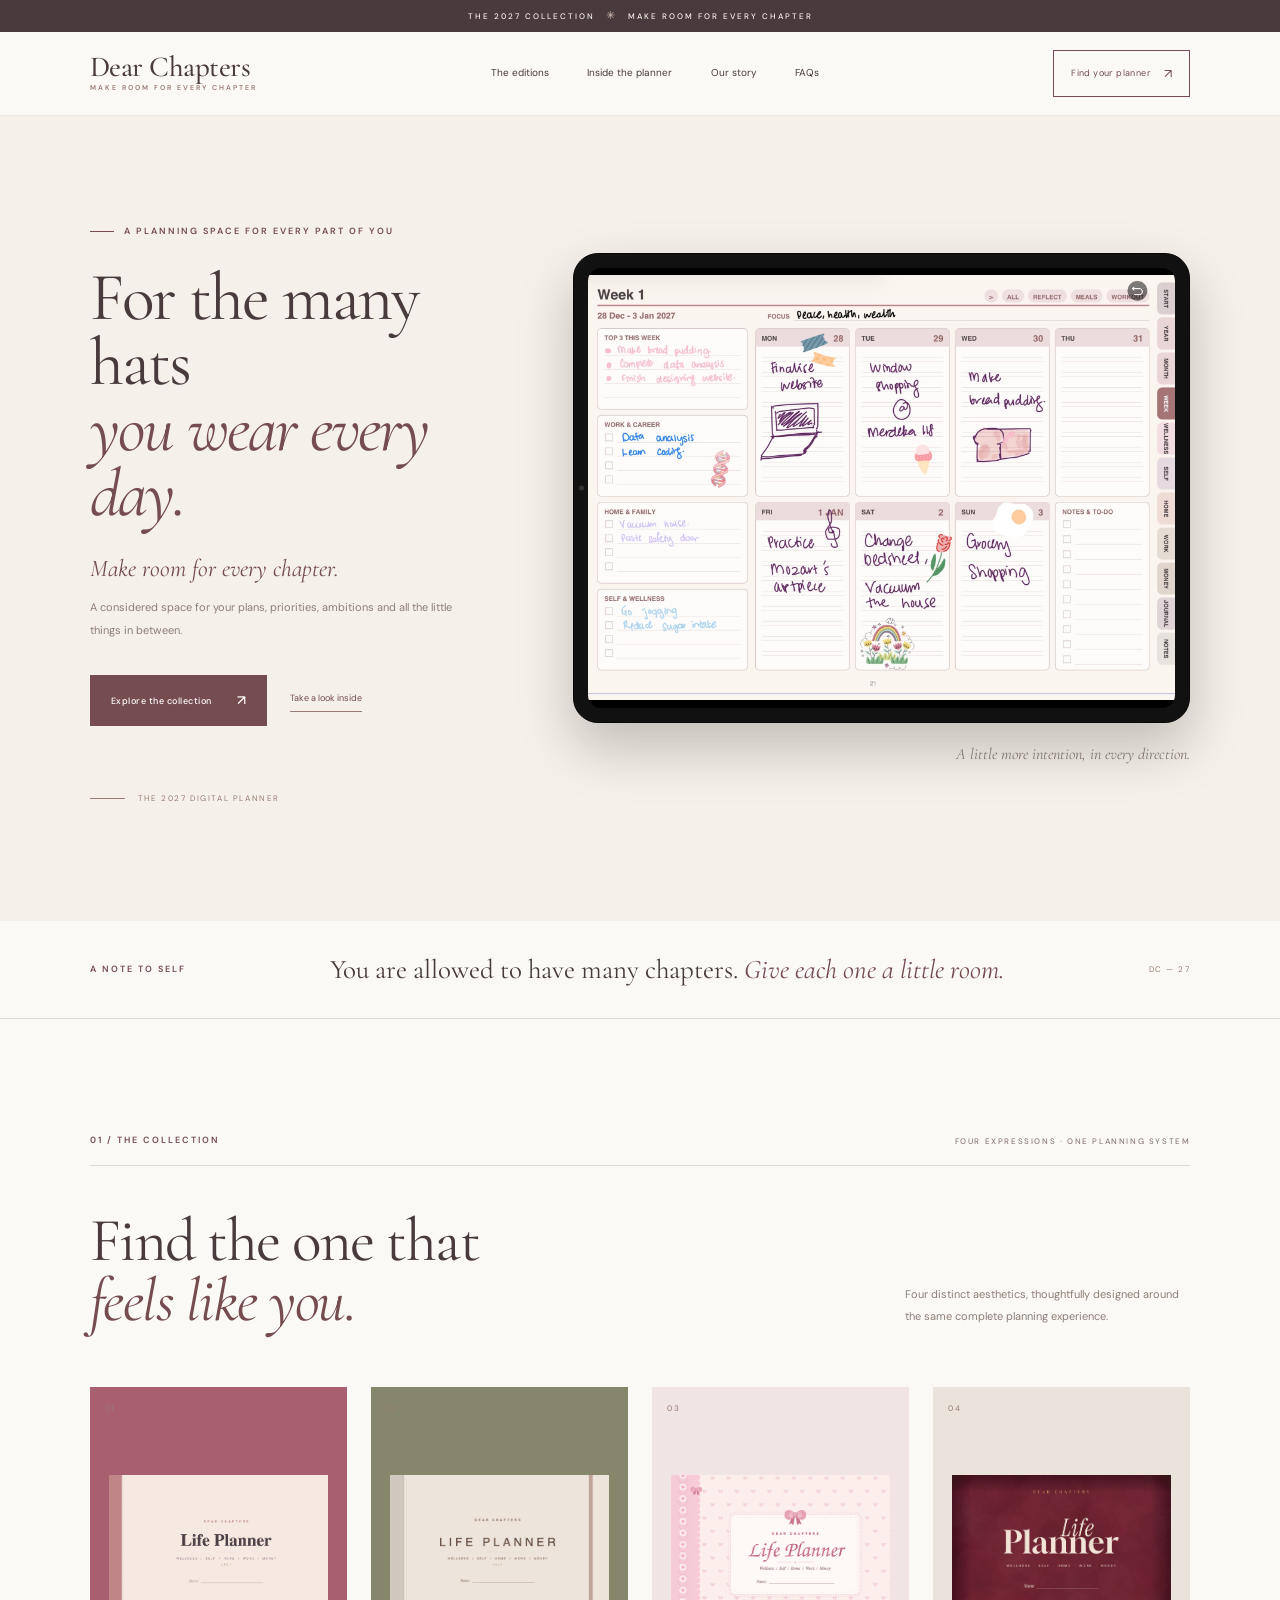
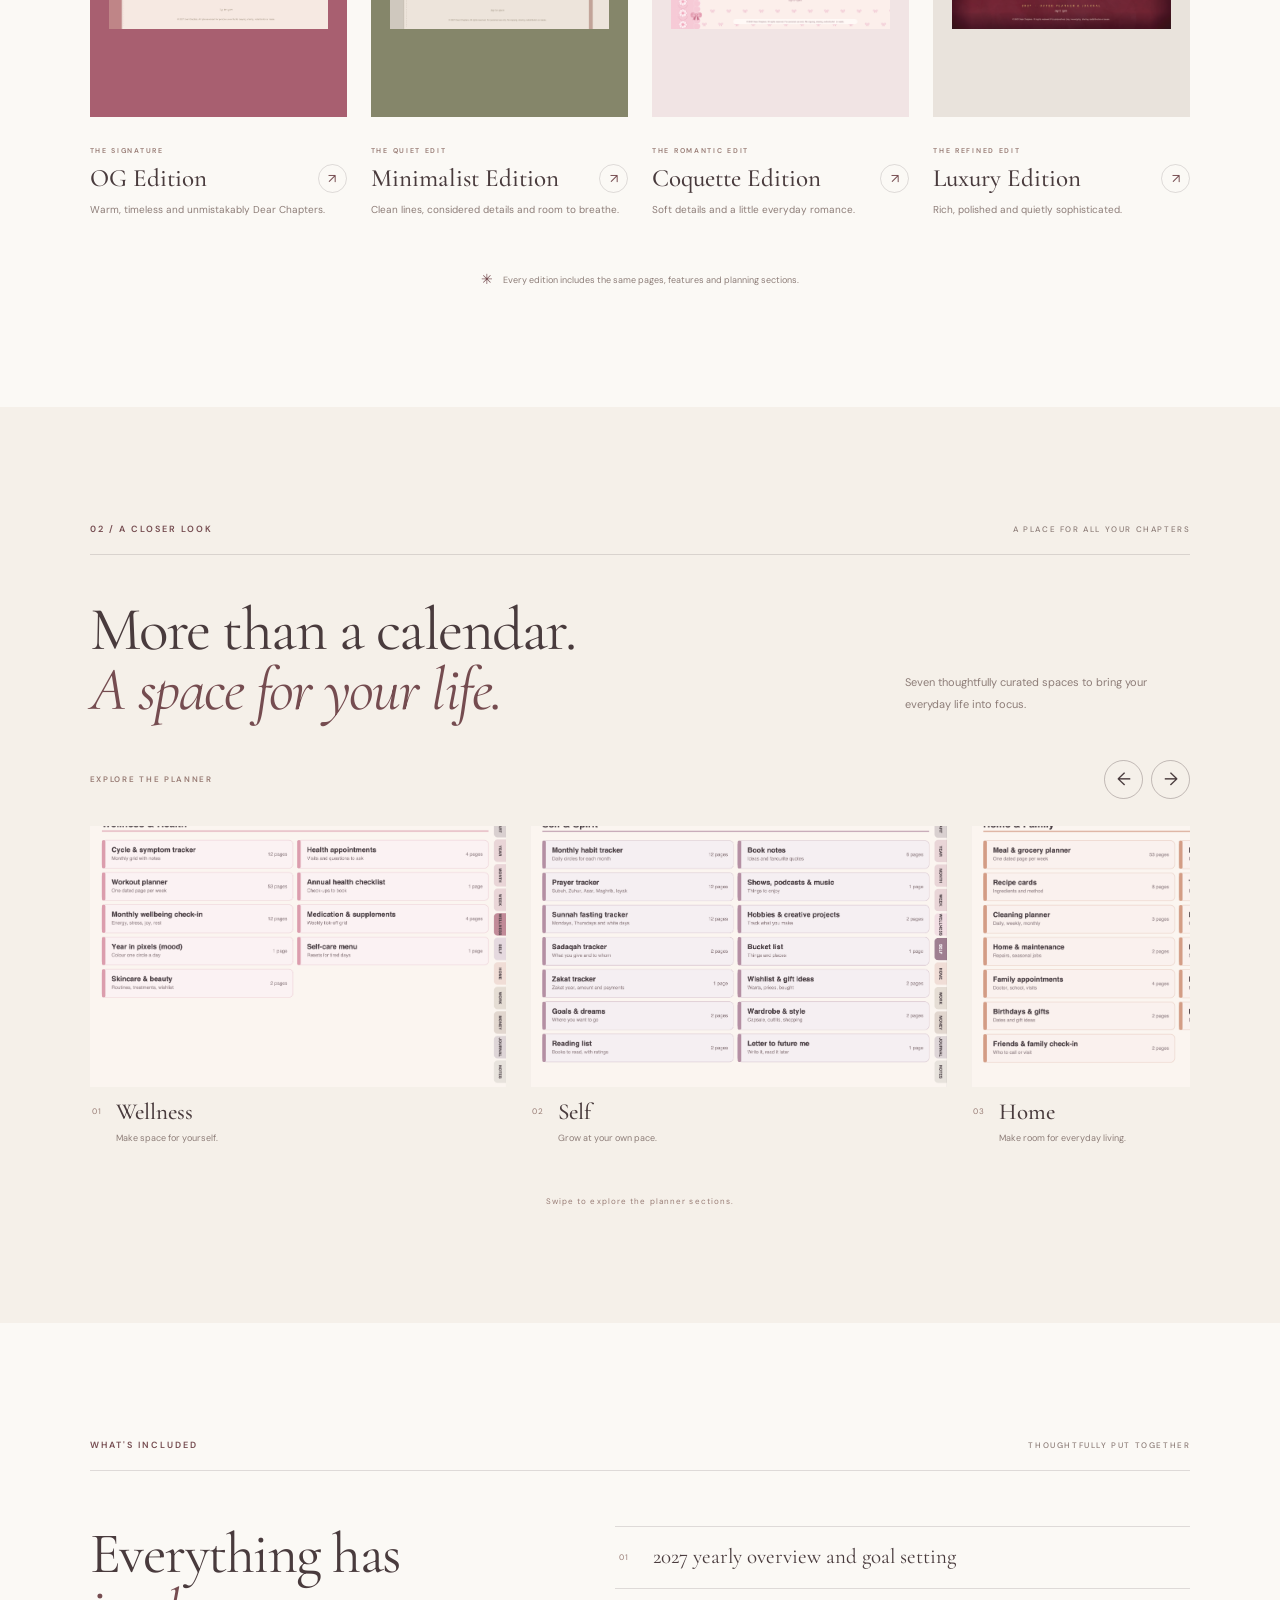
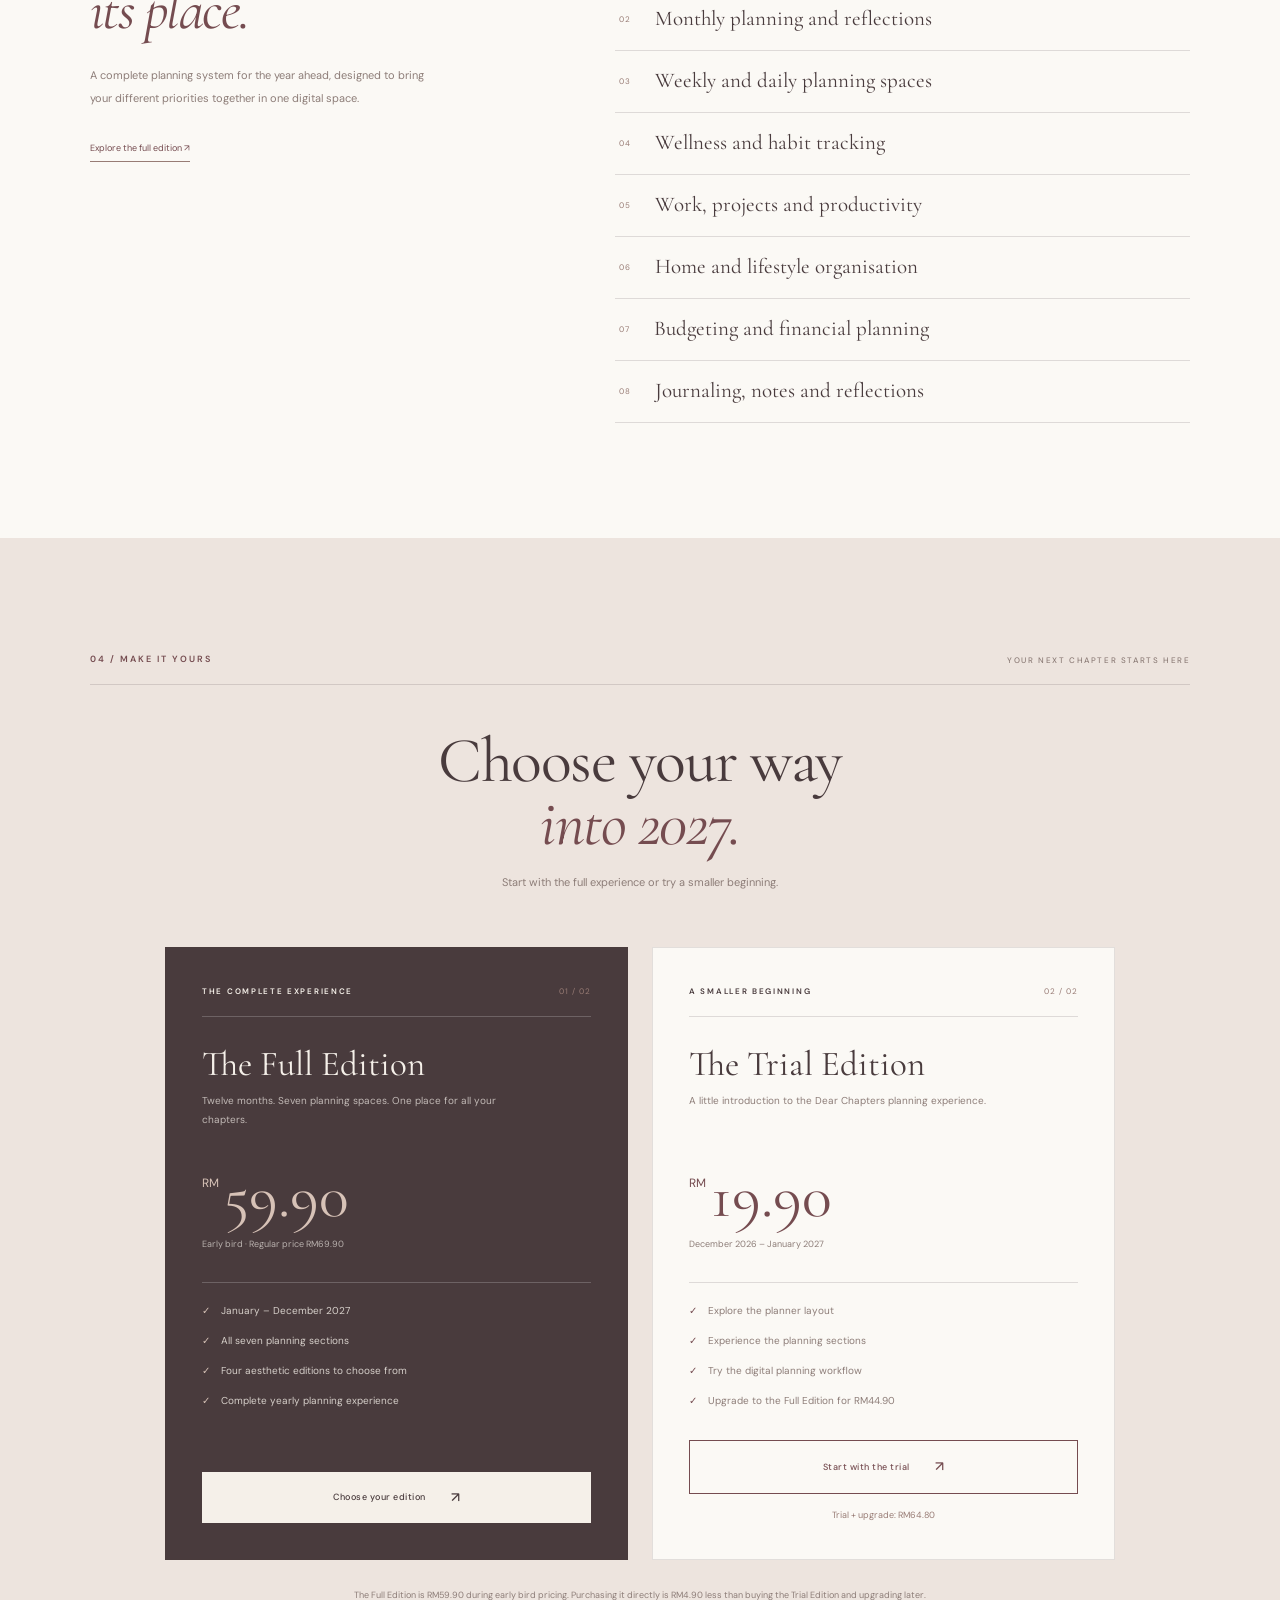
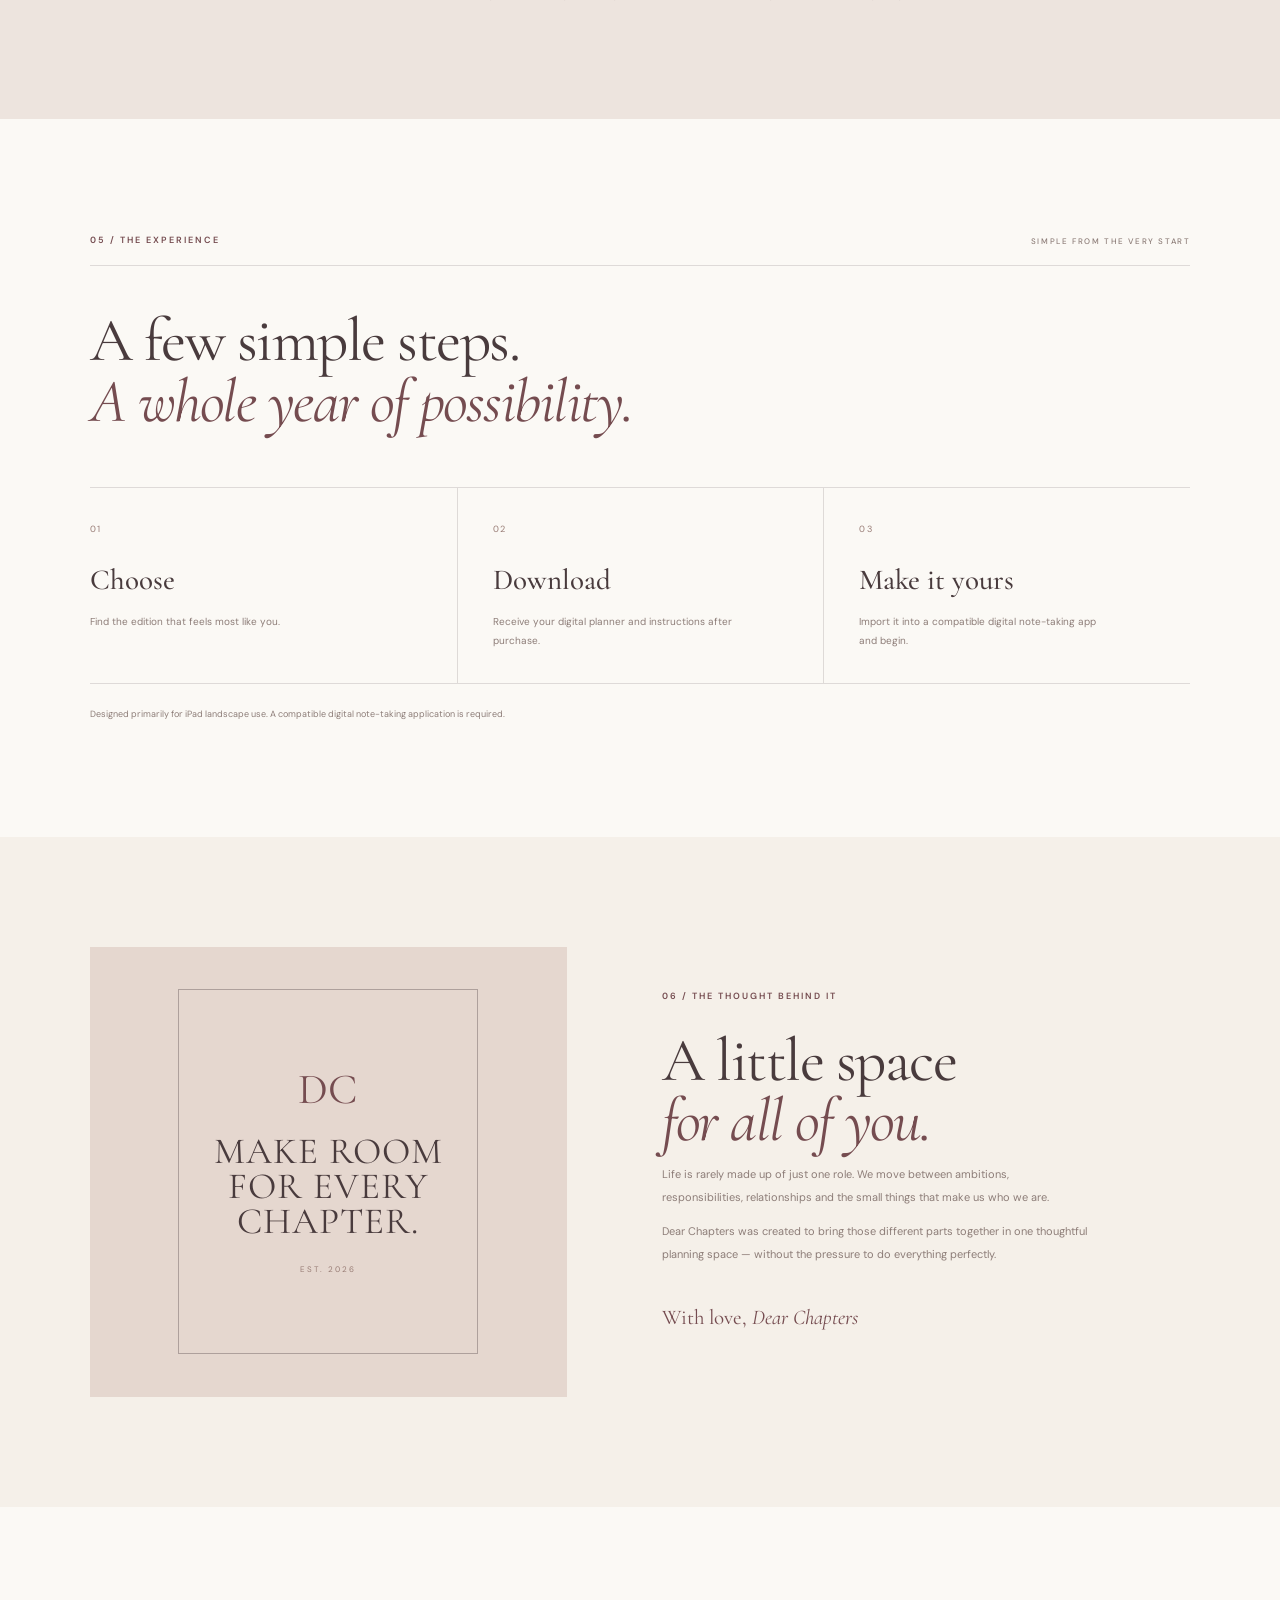
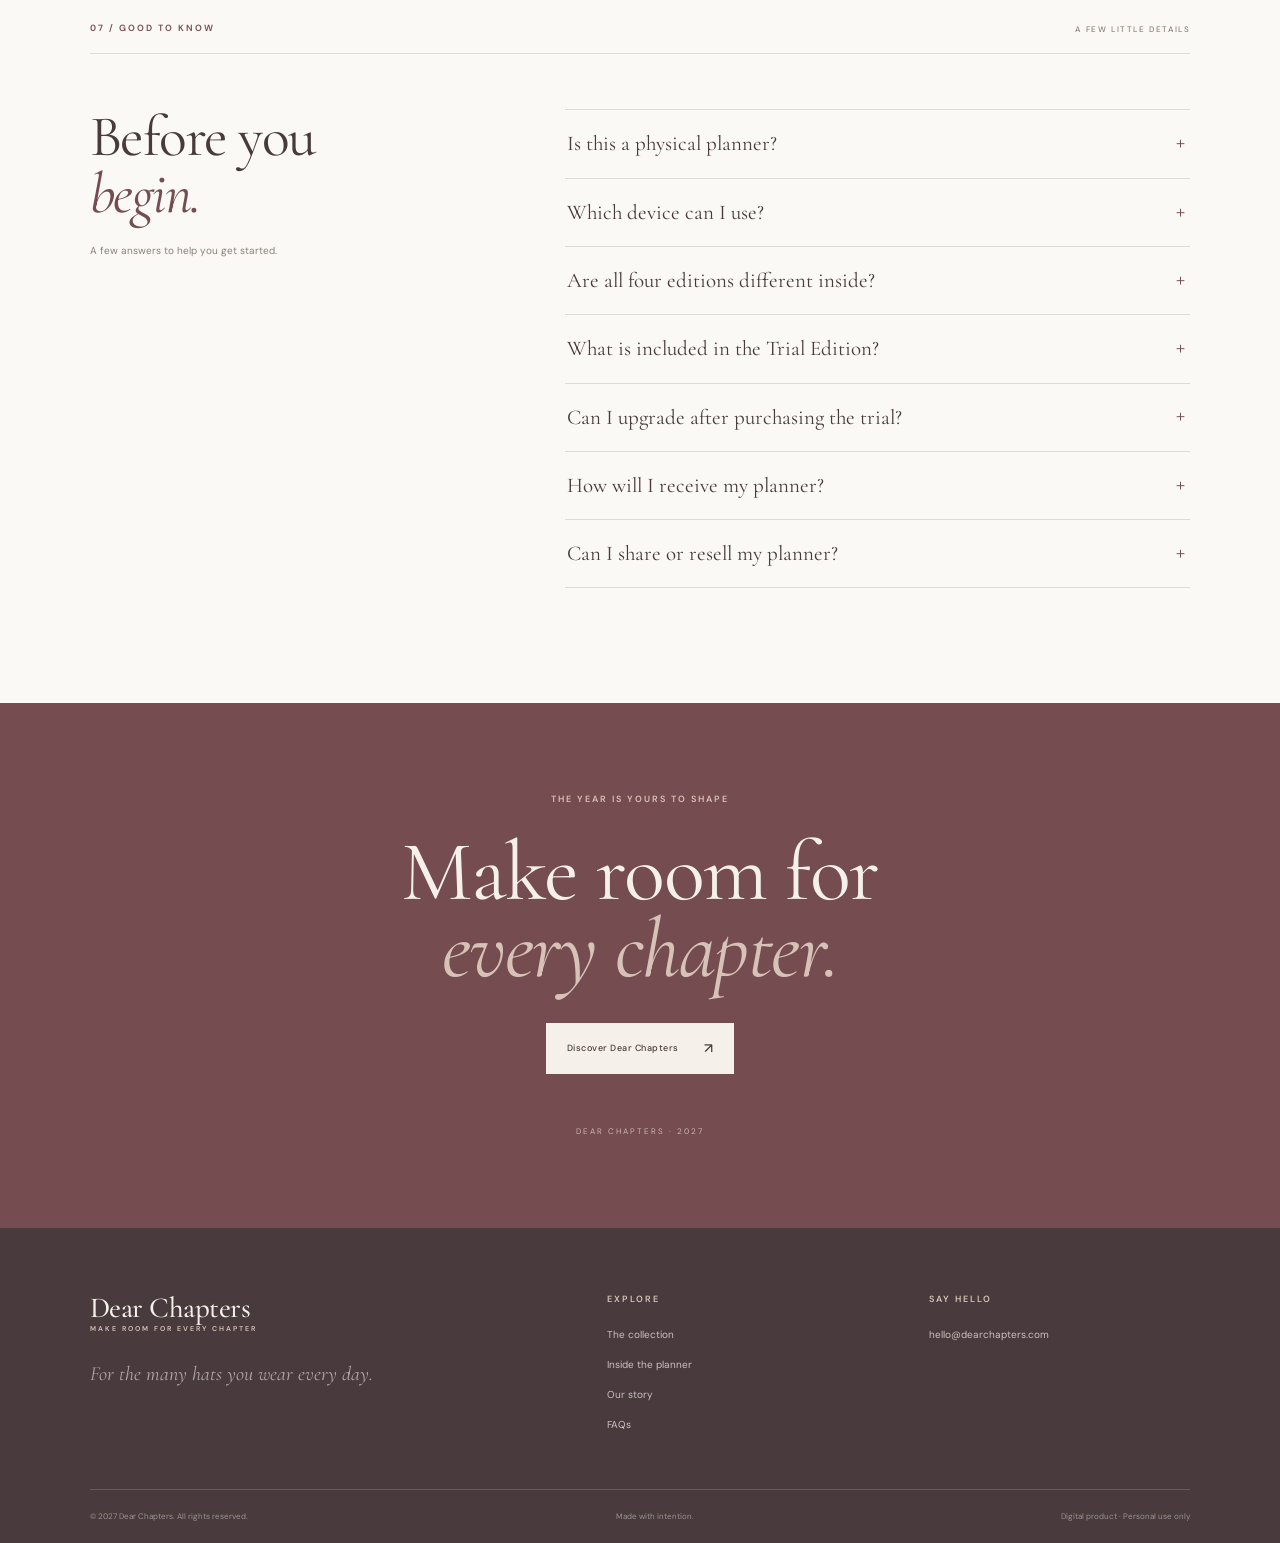
==== index.html @ 88ff4a9f "Update index.html" ====
<!DOCTYPE html>
<html lang="en">
<head>
  <meta charset="UTF-8">
  <meta name="viewport" content="width=device-width, initial-scale=1.0">
  <title>Dear Chapters — 2027 Digital Planner</title>
  <meta name="description" content="A thoughtful digital planning space for every part of you. Discover the Dear Chapters 2027 digital planner collection.">
  <meta name="theme-color" content="#F5F0E9">
  <meta property="og:title" content="Dear Chapters — Make Room for Every Chapter">
  <meta property="og:description" content="For the many hats you wear every day.">
  <meta property="og:image" content="assets/products/og-cover.jpg">

  <link rel="preconnect" href="https://fonts.googleapis.com">
  <link rel="preconnect" href="https://fonts.gstatic.com" crossorigin>
  <link href="https://fonts.googleapis.com/css2?family=Cormorant+Garamond:wght@400;500;600&family=DM+Sans:wght@400;500;600;700&display=swap" rel="stylesheet">

  <link rel="stylesheet" href="style.css">
</head>

<body>

  <!-- ANNOUNCEMENT -->
  <div class="announcement">
    THE 2027 COLLECTION <span>✳</span> MAKE ROOM FOR EVERY CHAPTER
  </div>

  <!-- HEADER -->
  <header class="site-header">
    <div class="header-inner">

      <a href="#" class="brand">
        <span class="brand-name">Dear Chapters</span>
        <span class="brand-subtitle">MAKE ROOM FOR EVERY CHAPTER</span>
      </a>

      <nav class="main-nav" aria-label="Main navigation">
        <a href="#editions">The editions</a>
        <a href="#inside">Inside the planner</a>
        <a href="#story">Our story</a>
        <a href="#faq">FAQs</a>
      </nav>

      <a href="#pricing" class="nav-cta">
        Find your planner <span>↗</span>
      </a>

      <button class="menu-toggle" aria-label="Toggle navigation" aria-expanded="false">
        <span></span><span></span>
      </button>

    </div>
  </header>


  <main>

    <!-- HERO -->
    <section class="hero">
      <div class="hero-inner">

        <div class="hero-copy">
          <p class="eyebrow">
            <span></span> A PLANNING SPACE FOR EVERY PART OF YOU
          </p>

          <h1>
            For the many hats<br>
            <em>you wear every day.</em>
          </h1>

          <p class="hero-tagline">Make room for every chapter.</p>

          <p class="hero-description">
            A considered space for your plans, priorities,
            ambitions and all the little things in between.
          </p>

          <div class="hero-buttons">
            <a href="#editions" class="button button-dark">
              Explore the collection <span>↗</span>
            </a>

            <a href="#inside" class="underlined-link">
              Take a look inside
            </a>
          </div>

          <div class="hero-footnote">
            <span class="footnote-line"></span>
            <span>THE 2027 DIGITAL PLANNER</span>
          </div>
        </div>

        <div class="hero-visual">
          <div class="hero-image-wrap">
            <div class="ipad-frame">
              <div class="ipad-camera"></div>
              <div class="ipad-screen">
                <img
                  src="assets/products/hero-image.jpg"
                  alt="Dear Chapters digital planner displayed on an iPad"
                  fetchpriority="high"
                >
              </div>
            </div>
          </div>

          <p class="image-caption">
            A little more intention, in every direction.
          </p>
        </div>

      </div>
    </section>


    <!-- EDITORIAL INTRO -->
    <section class="intro-strip">
      <div class="intro-strip-inner">
        <span class="eyebrow">A NOTE TO SELF</span>

        <p>
          You are allowed to have many chapters.
          <em>Give each one a little room.</em>
        </p>

        <span class="intro-mark">DC — 27</span>
      </div>
    </section>


    <!-- COLLECTION -->
    <section class="editions section-pad" id="editions">

      <div class="section-topline">
        <span class="eyebrow">01 / THE COLLECTION</span>
        <span class="section-side-note">FOUR EXPRESSIONS · ONE PLANNING SYSTEM</span>
      </div>

      <div class="section-title-row">
        <div>
          <h2>Find the one that<br><em>feels like you.</em></h2>
        </div>

        <p class="section-intro">
          Four distinct aesthetics, thoughtfully designed
          around the same complete planning experience.
        </p>
      </div>

      <div class="edition-grid">

        <!-- OG EDITION -->
        <article class="edition-card">
          <a href="og.html" class="edition-image-link" aria-label="Choose the OG Edition">
            <div class="edition-image edition-og">
              <img src="assets/products/og-cover.jpg" alt="OG Edition planner cover" loading="lazy">
              <span class="edition-image-number">01</span>
            </div>
          </a>

          <div class="edition-info">
            <div>
              <span class="edition-kicker">THE SIGNATURE</span>
              <h3>OG Edition</h3>
            </div>

            <a href="og.html" class="edition-arrow" aria-label="View OG Edition">↗</a>
          </div>

          <p>Warm, timeless and unmistakably Dear Chapters.</p>
        </article>


        <!-- MINIMALIST EDITION -->
        <article class="edition-card">
          <a href="minimalist.html" class="edition-image-link" aria-label="Choose the Minimalist Edition">
            <div class="edition-image edition-minimalist">
              <img src="assets/products/minimalist-cover.jpg" alt="Minimalist Edition planner cover" loading="lazy">
              <span class="edition-image-number">02</span>
            </div>
          </a>

          <div class="edition-info">
            <div>
              <span class="edition-kicker">THE QUIET EDIT</span>
              <h3>Minimalist Edition</h3>
            </div>

            <a href="minimalist.html" class="edition-arrow" aria-label="View Minimalist Edition">↗</a>
          </div>

          <p>Clean lines, considered details and room to breathe.</p>
        </article>


        <!-- COQUETTE EDITION -->
        <article class="edition-card">
          <a href="#pricing" class="edition-image-link" aria-label="Choose the Coquette Edition">
            <div class="edition-image edition-coquette">
              <img src="assets/products/coquette-cover.jpg" alt="Coquette Edition planner cover" loading="lazy">
              <span class="edition-image-number">03</span>
            </div>
          </a>

          <div class="edition-info">
            <div>
              <span class="edition-kicker">THE ROMANTIC EDIT</span>
              <h3>Coquette Edition</h3>
            </div>

            <a href="#pricing" class="edition-arrow" aria-label="View Coquette Edition">↗</a>
          </div>

          <p>Soft details and a little everyday romance.</p>
        </article>


        <!-- LUXURY EDITION -->
        <article class="edition-card">
          <a href="#pricing" class="edition-image-link" aria-label="Choose the Luxury Edition">
            <div class="edition-image edition-luxury">
              <img src="assets/products/luxury-cover.jpg" alt="Luxury Edition planner cover" loading="lazy">
              <span class="edition-image-number">04</span>
            </div>
          </a>

          <div class="edition-info">
            <div>
              <span class="edition-kicker">THE REFINED EDIT</span>
              <h3>Luxury Edition</h3>
            </div>

            <a href="#pricing" class="edition-arrow" aria-label="View Luxury Edition">↗</a>
          </div>

          <p>Rich, polished and quietly sophisticated.</p>
        </article>

      </div>

      <div class="collection-note">
        <span>✳</span>
        Every edition includes the same pages, features and planning sections.
      </div>

    </section>


    <!-- A CLOSER LOOK: SWIPEABLE CAROUSEL -->
    <section class="inside section-pad" id="inside">

      <div class="section-topline">
        <span class="eyebrow">02 / A CLOSER LOOK</span>
        <span class="section-side-note">A PLACE FOR ALL YOUR CHAPTERS</span>
      </div>

      <div class="section-title-row">
        <div>
          <h2>More than a calendar.<br><em>A space for your life.</em></h2>
        </div>

        <p class="section-intro">
          Seven thoughtfully curated spaces to bring
          your everyday life into focus.
        </p>
      </div>

      <div class="gallery-controls">
        <span class="gallery-label">EXPLORE THE PLANNER</span>

        <div class="gallery-arrows">
          <button
            class="gallery-prev"
            type="button"
            aria-label="Previous planner section"
          >←</button>

          <button
            class="gallery-next"
            type="button"
            aria-label="Next planner section"
          >→</button>
        </div>
      </div>

      <div class="inside-gallery">

        <article class="inside-item">
          <img src="assets/products/wellness-preview.jpg" alt="Wellness planner pages" loading="lazy">
          <div class="inside-caption">
            <span>01</span>
            <div>
              <h3>Wellness</h3>
              <p>Make space for yourself.</p>
            </div>
          </div>
        </article>

        <article class="inside-item">
          <img src="assets/products/self-preview.jpg" alt="Self-development planner pages" loading="lazy">
          <div class="inside-caption">
            <span>02</span>
            <div>
              <h3>Self</h3>
              <p>Grow at your own pace.</p>
            </div>
          </div>
        </article>

        <article class="inside-item">
          <img src="assets/products/home-preview.jpg" alt="Home planner pages" loading="lazy">
          <div class="inside-caption">
            <span>03</span>
            <div>
              <h3>Home</h3>
              <p>Make room for everyday living.</p>
            </div>
          </div>
        </article>

        <article class="inside-item">
          <img src="assets/products/work-preview.jpg" alt="Work planner pages" loading="lazy">
          <div class="inside-caption">
            <span>04</span>
            <div>
              <h3>Work</h3>
              <p>Give your ambitions direction.</p>
            </div>
          </div>
        </article>

        <article class="inside-item">
          <img src="assets/products/money-preview.jpg" alt="Money planner pages" loading="lazy">
          <div class="inside-caption">
            <span>05</span>
            <div>
              <h3>Money</h3>
              <p>Plan with a little more clarity.</p>
            </div>
          </div>
        </article>

        <article class="inside-item">
          <img src="assets/products/journal-preview.jpg" alt="Journal planner pages" loading="lazy">
          <div class="inside-caption">
            <span>06</span>
            <div>
              <h3>Journal</h3>
              <p>Keep the moments that matter.</p>
            </div>
          </div>
        </article>

        <article class="inside-item inside-notes">
          <img src="assets/products/notes-preview.jpg" alt="Notes planner pages" loading="lazy">
          <div class="inside-caption">
            <span>07</span>
            <div>
              <h3>Notes</h3>
              <p>A little space for everything else.</p>
            </div>
          </div>
        </article>

      </div>

      <p class="gallery-footnote">
        Swipe to explore the planner sections.
      </p>

    </section>


    <!-- WHAT'S INCLUDED -->
    <section class="details section-pad" id="details">

      <div class="section-topline">
        <span class="eyebrow">WHAT'S INCLUDED</span>
        <span class="section-side-note">THOUGHTFULLY PUT TOGETHER</span>
      </div>

      <div class="details-layout">

        <div class="details-heading">
          <h2>Everything has<br><em>its place.</em></h2>

          <p>
            A complete planning system for the year ahead,
            designed to bring your different priorities
            together in one digital space.
          </p>

          <a href="#pricing" class="underlined-link">
            Explore the full edition ↗
          </a>
        </div>

        <div class="details-list">
          <div><span>01</span><p>2027 yearly overview and goal setting</p></div>
          <div><span>02</span><p>Monthly planning and reflections</p></div>
          <div><span>03</span><p>Weekly and daily planning spaces</p></div>
          <div><span>04</span><p>Wellness and habit tracking</p></div>
          <div><span>05</span><p>Work, projects and productivity</p></div>
          <div><span>06</span><p>Home and lifestyle organisation</p></div>
          <div><span>07</span><p>Budgeting and financial planning</p></div>
          <div><span>08</span><p>Journaling, notes and reflections</p></div>
        </div>

      </div>
    </section>


    <!-- PRICING -->
    <section class="pricing section-pad" id="pricing">

      <div class="section-topline">
        <span class="eyebrow">04 / MAKE IT YOURS</span>
        <span class="section-side-note">YOUR NEXT CHAPTER STARTS HERE</span>
      </div>

      <div class="pricing-heading">
        <h2>Choose your way<br><em>into 2027.</em></h2>
        <p>Start with the full experience or try a smaller beginning.</p>
      </div>

      <div class="pricing-grid">

        <article class="price-card price-featured">
          <div class="price-card-top">
            <span class="price-label">THE COMPLETE EXPERIENCE</span>
            <span class="price-index">01 / 02</span>
          </div>

          <h3>The Full Edition</h3>

          <p class="price-description">
            Twelve months. Seven planning spaces.
            One place for all your chapters.
          </p>

          <div class="price-amount">
            <span>RM</span>59.90
          </div>

          <p class="price-sub">Early bird · Regular price RM69.90</p>

          <ul>
            <li>January – December 2027</li>
            <li>All seven planning sections</li>
            <li>Four aesthetic editions to choose from</li>
            <li>Complete yearly planning experience</li>
          </ul>

          <a href="#contact" class="button button-light">
            Choose your edition <span>↗</span>
          </a>
        </article>


        <article class="price-card price-trial">
          <div class="price-card-top">
            <span class="price-label">A SMALLER BEGINNING</span>
            <span class="price-index">02 / 02</span>
          </div>

          <h3>The Trial Edition</h3>

          <p class="price-description">
            A little introduction to the Dear Chapters
            planning experience.
          </p>

          <div class="price-amount">
            <span>RM</span>19.90
          </div>

          <p class="price-sub">December 2026 – January 2027</p>

          <ul>
            <li>Explore the planner layout</li>
            <li>Experience the planning sections</li>
            <li>Try the digital planning workflow</li>
            <li>Upgrade to the Full Edition for RM44.90</li>
          </ul>

          <a href="#contact" class="button button-outline">
            Start with the trial <span>↗</span>
          </a>

          <p class="trial-total">Trial + upgrade: RM64.80</p>
        </article>

      </div>

      <p class="pricing-note">
        The Full Edition is RM59.90 during early bird pricing.
        Purchasing it directly is RM4.90 less than buying the Trial Edition and upgrading later.
      </p>

    </section>


    <!-- HOW IT WORKS -->
    <section class="how section-pad">

      <div class="section-topline">
        <span class="eyebrow">05 / THE EXPERIENCE</span>
        <span class="section-side-note">SIMPLE FROM THE VERY START</span>
      </div>

      <h2>A few simple steps.<br><em>A whole year of possibility.</em></h2>

      <div class="how-grid">

        <article>
          <span>01</span>
          <h3>Choose</h3>
          <p>Find the edition that feels most like you.</p>
        </article>

        <article>
          <span>02</span>
          <h3>Download</h3>
          <p>Receive your digital planner and instructions after purchase.</p>
        </article>

        <article>
          <span>03</span>
          <h3>Make it yours</h3>
          <p>Import it into a compatible digital note-taking app and begin.</p>
        </article>

      </div>

      <p class="compatibility-note">
        Designed primarily for iPad landscape use. A compatible digital note-taking application is required.
      </p>

    </section>


    <!-- STORY -->
    <section class="story section-pad" id="story">

      <div class="story-image">
        <div class="story-image-inner">
          <span>DC</span>
          <p>MAKE ROOM<br>FOR EVERY<br>CHAPTER.</p>
          <small>EST. 2026</small>
        </div>
      </div>

      <div class="story-copy">
        <span class="eyebrow">06 / THE THOUGHT BEHIND IT</span>

        <h2>A little space<br><em>for all of you.</em></h2>

        <p>
          Life is rarely made up of just one role. We move
          between ambitions, responsibilities, relationships
          and the small things that make us who we are.
        </p>

        <p>
          Dear Chapters was created to bring those different
          parts together in one thoughtful planning space —
          without the pressure to do everything perfectly.
        </p>

        <p class="story-signoff">
          With love, <em>Dear Chapters</em>
        </p>
      </div>

    </section>


    <!-- FAQ -->
    <section class="faq section-pad" id="faq">

      <div class="section-topline">
        <span class="eyebrow">07 / GOOD TO KNOW</span>
        <span class="section-side-note">A FEW LITTLE DETAILS</span>
      </div>

      <div class="faq-layout">

        <div class="faq-heading">
          <h2>Before you<br><em>begin.</em></h2>
          <p>A few answers to help you get started.</p>
        </div>

        <div class="faq-list">

          <details>
            <summary>Is this a physical planner?<span>＋</span></summary>
            <p>No. Dear Chapters is a digital product. No physical item will be shipped.</p>
          </details>

          <details>
            <summary>Which device can I use?<span>＋</span></summary>
            <p>The planner is designed primarily for iPad landscape use with a compatible digital note-taking application.</p>
          </details>

          <details>
            <summary>Are all four editions different inside?<span>＋</span></summary>
            <p>All four editions contain the same planning structure and features. The difference is the visual aesthetic and cover design.</p>
          </details>

          <details>
            <summary>What is included in the Trial Edition?<span>＋</span></summary>
            <p>The Trial Edition covers December 2026 and January 2027. It offers a shorter introduction to the Dear Chapters planning experience.</p>
          </details>

          <details>
            <summary>Can I upgrade after purchasing the trial?<span>＋</span></summary>
            <p>Yes. You can upgrade to the Full 2027 Edition for an additional RM44.90.</p>
          </details>

          <details>
            <summary>How will I receive my planner?<span>＋</span></summary>
            <p>Your digital files and download instructions will be provided after purchase through the checkout platform.</p>
          </details>

          <details>
            <summary>Can I share or resell my planner?<span>＋</span></summary>
            <p>Your purchase is for personal use only. The planner and its contents may not be redistributed, resold or shared.</p>
          </details>

        </div>
      </div>
    </section>


    <!-- CLOSING -->
    <section class="closing">

      <span class="eyebrow">THE YEAR IS YOURS TO SHAPE</span>

      <h2>Make room for<br><em>every chapter.</em></h2>

      <a href="#editions" class="button button-light">
        Discover Dear Chapters <span>↗</span>
      </a>

      <span class="closing-mark">DEAR CHAPTERS · 2027</span>

    </section>

  </main>


  <!-- CONTACT / FOOTER -->
  <footer class="site-footer" id="contact">

    <div class="footer-main">

      <div class="footer-brand">
        <a href="#" class="brand">
          <span class="brand-name">Dear Chapters</span>
          <span class="brand-subtitle">MAKE ROOM FOR EVERY CHAPTER</span>
        </a>

        <p>For the many hats you wear every day.</p>
      </div>

      <div class="footer-links">
        <span class="eyebrow">EXPLORE</span>
        <a href="#editions">The collection</a>
        <a href="#inside">Inside the planner</a>
        <a href="#story">Our story</a>
        <a href="#faq">FAQs</a>
      </div>

      <div class="footer-contact">
        <span class="eyebrow">SAY HELLO</span>
        <a href="mailto:hello@dearchapters.com">hello@dearchapters.com</a>
      </div>

    </div>

    <div class="footer-bottom">
      <span>© 2027 Dear Chapters. All rights reserved.</span>
      <span>Made with intention.</span>
      <span>Digital product · Personal use only</span>
    </div>

  </footer>


  <script src="script.js"></script>

</body>
</html>
---- style.css ----
/* =========================================================
   DEAR CHAPTERS — 2027 DIGITAL PLANNER
   Editorial × Premium Digital Stationery
   ========================================================= */


/* ---------------------------------------------------------
   01. BRAND FOUNDATION
   --------------------------------------------------------- */

:root {
  --blush: #D7C2B7;
  --taupe: #987C75;
  --burgundy: #754C50;
  --plum: #493B3D;
  --ivory: #F5F0E9;
  --paper: #FBF9F5;
  --white: #FFFFFF;

  --ink: #493B3D;
  --muted: #8D7D78;
  --line: rgba(73, 59, 61, 0.16);

  --serif: "Cormorant Garamond", Georgia, serif;
  --sans: "DM Sans", Arial, sans-serif;

  --page-width: 1320px;
  --page-padding: 7%;
}


/* ---------------------------------------------------------
   02. RESET & GENERAL
   --------------------------------------------------------- */

* {
  box-sizing: border-box;
}

html {
  scroll-behavior: smooth;
  scroll-padding-top: 100px;
}

body {
  margin: 0;
  background: var(--paper);
  color: var(--ink);
  font-family: var(--sans);
  font-size: 13px;
  line-height: 1.8;
  -webkit-font-smoothing: antialiased;
  overflow-x: hidden;
}

img {
  display: block;
  max-width: 100%;
}

a {
  color: inherit;
  text-decoration: none;
}

button {
  font: inherit;
}

button,
a {
  -webkit-tap-highlight-color: transparent;
}

button:focus-visible,
a:focus-visible,
summary:focus-visible {
  outline: 2px solid var(--burgundy);
  outline-offset: 4px;
}

::selection {
  background: var(--blush);
  color: var(--plum);
}

section {
  position: relative;
}

.section-pad {
  padding: 115px var(--page-padding);
}

.eyebrow {
  display: inline-flex;
  align-items: center;
  gap: 10px;
  color: var(--burgundy);
  font-family: var(--sans);
  font-size: 9px;
  font-weight: 600;
  letter-spacing: 2px;
  line-height: 1.5;
  text-transform: uppercase;
}

.section-topline {
  display: flex;
  justify-content: space-between;
  align-items: center;
  gap: 20px;
  padding-bottom: 17px;
  border-bottom: 1px solid var(--line);
}

.section-side-note {
  color: var(--muted);
  font-size: 8px;
  font-weight: 500;
  letter-spacing: 1.6px;
  text-align: right;
}

.section-title-row {
  display: flex;
  justify-content: space-between;
  align-items: flex-end;
  gap: 45px;
  margin: 45px 0 55px;
}

.section-title-row h2,
.details-heading h2,
.pricing-heading h2,
.how > h2,
.faq-heading h2,
.story-copy h2 {
  margin: 0;
  color: var(--plum);
  font-family: var(--serif);
  font-size: clamp(43px, 4.8vw, 63px);
  font-weight: 400;
  line-height: 0.98;
  letter-spacing: -1.5px;
}

.section-title-row h2 em,
.details-heading h2 em,
.pricing-heading h2 em,
.how > h2 em,
.faq-heading h2 em,
.story-copy h2 em {
  color: var(--burgundy);
  font-weight: 400;
}

.section-intro {
  max-width: 285px;
  margin: 0 0 5px;
  color: var(--muted);
  font-size: 11px;
  line-height: 2;
}


/* ---------------------------------------------------------
   03. ANNOUNCEMENT
   --------------------------------------------------------- */

.announcement {
  display: flex;
  justify-content: center;
  align-items: center;
  gap: 11px;
  min-height: 31px;
  padding: 6px 15px;
  background: var(--plum);
  color: var(--ivory);
  font-size: 8px;
  font-weight: 500;
  letter-spacing: 2px;
  text-align: center;
}

.announcement span {
  color: var(--blush);
  font-size: 11px;
}


/* ---------------------------------------------------------
   04. HEADER & NAVIGATION
   --------------------------------------------------------- */

.site-header {
  position: sticky;
  top: 0;
  z-index: 100;
  background: rgba(251, 249, 245, 0.96);
  border-bottom: 1px solid rgba(73, 59, 61, 0.09);
  backdrop-filter: blur(15px);
}

.header-inner {
  display: flex;
  justify-content: space-between;
  align-items: center;
  max-width: 1500px;
  min-height: 83px;
  margin: auto;
  padding: 12px var(--page-padding);
}

.brand {
  display: inline-flex;
  flex-direction: column;
  align-items: flex-start;
  gap: 1px;
  flex-shrink: 0;
  text-transform: none;
}

.brand-name {
  color: var(--plum);
  font-family: var(--serif);
  font-size: 29px;
  font-weight: 500;
  line-height: 1;
  letter-spacing: -0.5px;
  text-transform: none;
}

.brand-subtitle {
  color: var(--taupe);
  font-size: 7px;
  font-weight: 600;
  letter-spacing: 2px;
  line-height: 1.8;
}

.main-nav {
  display: flex;
  justify-content: center;
  align-items: center;
  gap: clamp(20px, 3vw, 42px);
}

.main-nav a {
  color: var(--plum);
  font-size: 10px;
  transition: color 0.25s ease;
}

.main-nav a:hover {
  color: var(--burgundy);
}

.nav-cta {
  display: inline-flex;
  align-items: center;
  gap: 13px;
  padding: 11px 17px;
  border: 1px solid var(--burgundy);
  color: var(--burgundy);
  font-size: 9px;
  letter-spacing: 0.4px;
  transition: all 0.25s ease;
}

.nav-cta:hover {
  background: var(--burgundy);
  color: var(--white);
}

.nav-cta span {
  font-size: 13px;
}

.menu-toggle {
  display: none;
  width: 37px;
  height: 37px;
  padding: 9px;
  border: 1px solid var(--line);
  background: transparent;
  cursor: pointer;
}

.menu-toggle span {
  display: block;
  width: 17px;
  height: 1px;
  margin: 5px auto;
  background: var(--plum);
}


/* ---------------------------------------------------------
   05. HERO
   --------------------------------------------------------- */

.hero {
  padding: 80px var(--page-padding) 95px;
  background: var(--ivory);
}

.hero-inner {
  display: grid;
  grid-template-columns: 0.82fr 1.18fr;
  align-items: center;
  gap: 55px;
  max-width: var(--page-width);
  margin: auto;
}

.hero-copy {
  position: relative;
  z-index: 2;
  padding: 20px 0;
}

.hero-copy > .eyebrow {
  margin-bottom: 27px;
}

.hero-copy > .eyebrow span {
  width: 24px;
  height: 1px;
  background: var(--burgundy);
}

.hero h1 {
  max-width: 620px;
  margin: 0;
  color: var(--plum);
  font-family: var(--serif);
  font-size: clamp(49px, 5.3vw, 76px);
  font-weight: 400;
  line-height: 0.96;
  letter-spacing: -2px;
}

.hero h1 em {
  color: var(--burgundy);
  font-weight: 400;
}

.hero-tagline {
  margin: 27px 0 12px;
  color: var(--burgundy);
  font-family: var(--serif);
  font-size: 24px;
  font-style: italic;
  line-height: 1.3;
}

.hero-description {
  max-width: 365px;
  margin: 0;
  color: var(--muted);
  font-size: 11px;
  line-height: 2.1;
}

.hero-buttons {
  display: flex;
  flex-wrap: wrap;
  align-items: center;
  gap: 23px;
  margin-top: 33px;
}

.button {
  display: inline-flex;
  justify-content: center;
  align-items: center;
  gap: 25px;
  min-height: 48px;
  padding: 13px 21px;
  font-size: 9px;
  font-weight: 500;
  letter-spacing: 0.5px;
  transition: all 0.25s ease;
}

.button span {
  font-size: 14px;
}

.button-dark {
  background: var(--burgundy);
  color: var(--white);
}

.button-dark:hover {
  background: var(--plum);
  transform: translateY(-2px);
}

.button-light {
  background: var(--ivory);
  color: var(--plum);
}

.button-light:hover {
  background: var(--white);
  transform: translateY(-2px);
}

.button-outline {
  border: 1px solid var(--burgundy);
  background: transparent;
  color: var(--burgundy);
}

.button-outline:hover {
  background: var(--burgundy);
  color: var(--white);
}

.underlined-link {
  display: inline-flex;
  align-items: center;
  gap: 7px;
  padding-bottom: 5px;
  border-bottom: 1px solid var(--taupe);
  color: var(--burgundy);
  font-size: 9px;
  transition: opacity 0.25s ease;
}

.underlined-link:hover {
  opacity: 0.65;
}

.hero-footnote {
  display: flex;
  align-items: center;
  gap: 13px;
  margin-top: 65px;
  color: var(--taupe);
  font-size: 8px;
  letter-spacing: 1.6px;
}

.footnote-line {
  width: 35px;
  height: 1px;
  background: var(--taupe);
}


/* ---------------------------------------------------------
   06. BLACK IPAD MOCKUP
   --------------------------------------------------------- */

.hero-visual {
  min-width: 0;
}

.hero-image-wrap {
  width: 100%;
  max-width: 800px;
  margin-left: auto;
}

.ipad-frame {
  position: relative;
  width: 100%;
  padding: 17px;
  overflow: hidden;
  border: 2px solid #111111;
  border-radius: 29px;
  background: #171717;
  box-shadow:
    0 28px 65px rgba(30, 20, 20, 0.18),
    0 5px 12px rgba(30, 20, 20, 0.12);
}

.ipad-camera {
  position: absolute;
  top: 50%;
  left: 5px;
  z-index: 3;
  width: 5px;
  height: 5px;
  border-radius: 50%;
  background: #444444;
  transform: translateY(-50%);
}

.ipad-screen {
  width: 100%;
  overflow: hidden;
  aspect-ratio: 4 / 3;
  border-radius: 14px;
  background: #000000;
}

.ipad-screen img {
  width: 100%;
  height: 100%;
  object-fit: contain;
  object-position: center;
}

.image-caption {
  margin: 17px 0 0;
  color: var(--muted);
  font-family: var(--serif);
  font-size: 16px;
  font-style: italic;
  text-align: right;
}


/* ---------------------------------------------------------
   07. INTRO STRIP
   --------------------------------------------------------- */

.intro-strip {
  padding: 31px var(--page-padding);
  background: var(--paper);
  border-bottom: 1px solid var(--line);
}

.intro-strip-inner {
  display: flex;
  justify-content: space-between;
  align-items: center;
  gap: 25px;
  max-width: var(--page-width);
  margin: auto;
}

.intro-strip .eyebrow {
  flex-shrink: 0;
}

.intro-strip p {
  margin: 0;
  color: var(--plum);
  font-family: var(--serif);
  font-size: clamp(19px, 2.2vw, 27px);
  line-height: 1.3;
  text-align: center;
}

.intro-strip p em {
  color: var(--burgundy);
  font-weight: 400;
}

.intro-mark {
  flex-shrink: 0;
  color: var(--taupe);
  font-size: 8px;
  letter-spacing: 1.5px;
}


/* ---------------------------------------------------------
   08. COLLECTION / EDITIONS
   --------------------------------------------------------- */

.editions {
  background: var(--paper);
}

.edition-grid {
  display: grid;
  grid-template-columns: repeat(4, minmax(0, 1fr));
  gap: 24px;
}

.edition-card {
  min-width: 0;
}

.edition-image-link {
  display: block;
}

.edition-image {
  position: relative;
  display: flex;
  justify-content: center;
  align-items: center;
  min-height: 320px;
  padding: 19px;
  overflow: hidden;
  background: var(--ivory);
  transition: background 0.3s ease;
}

.edition-card:hover .edition-image {
  background: #EDE3DC;
}

.edition-image img {
  width: 100%;
  height: 100%;
  max-height: 345px;
  aspect-ratio: 3 / 4;
  object-fit: contain;
  mix-blend-mode: normal;
  transition: transform 0.5s ease;
}

.edition-card:hover .edition-image img {
  transform: scale(1.035);
}

.edition-og {
  background: #A85F70;
}

/* Keep the OG cover background deep pink on hover */
.edition-card:hover .edition-image.edition-og {
  background: #A85F70;
}

.edition-minimalist {
  background: #85866A;
}

/* Keep the Minimalist background olive green on hover */
.edition-card:hover .edition-image.edition-minimalist {
  background: #85866A;
}

.edition-coquette {
  background: #F1E4E4;
}

.edition-luxury {
  background: #E9E3DC;
}

.edition-image-number {
  position: absolute;
  top: 14px;
  left: 15px;
  color: var(--taupe);
  font-size: 8px;
  letter-spacing: 1.5px;
}

.edition-info {
  display: flex;
  justify-content: space-between;
  align-items: flex-end;
  gap: 10px;
  margin-top: 20px;
}

.edition-kicker {
  color: var(--taupe);
  font-size: 7px;
  font-weight: 600;
  letter-spacing: 1.7px;
}

.edition-info h3 {
  margin: 4px 0 0;
  color: var(--plum);
  font-family: var(--serif);
  font-size: 25px;
  font-weight: 500;
  line-height: 1.15;
}

.edition-arrow {
  display: grid;
  place-items: center;
  width: 29px;
  height: 29px;
  flex-shrink: 0;
  border: 1px solid var(--line);
  border-radius: 50%;
  color: var(--burgundy);
  font-size: 13px;
  transition: all 0.25s ease;
}

.edition-arrow:hover {
  background: var(--burgundy);
  color: var(--white);
}

.edition-card > p {
  margin: 8px 0 0;
  color: var(--muted);
  font-size: 10px;
  line-height: 1.8;
}

.collection-note {
  display: flex;
  justify-content: center;
  align-items: center;
  gap: 10px;
  margin-top: 48px;
  color: var(--muted);
  font-size: 9px;
  text-align: center;
}

.collection-note span {
  color: var(--burgundy);
  font-size: 14px;
}


/* ---------------------------------------------------------
   09. A CLOSER LOOK — HORIZONTAL CAROUSEL
   --------------------------------------------------------- */

.inside {
  overflow: hidden;
  background: var(--ivory);
}

.gallery-controls {
  display: flex;
  justify-content: space-between;
  align-items: center;
  margin: -15px 0 22px;
}

.gallery-label {
  color: var(--taupe);
  font-size: 8px;
  font-weight: 600;
  letter-spacing: 1.7px;
}

.gallery-arrows {
  display: flex;
  align-items: center;
  gap: 8px;
}

.gallery-arrows button {
  display: grid;
  place-items: center;
  width: 39px;
  height: 39px;
  padding: 0;
  border: 1px solid rgba(73, 59, 61, 0.3);
  border-radius: 50%;
  background: transparent;
  color: var(--plum);
  font-size: 18px;
  cursor: pointer;
  transition: all 0.25s ease;
}

.gallery-arrows button:hover {
  background: var(--burgundy);
  border-color: var(--burgundy);
  color: var(--white);
}

.inside-gallery {
  display: flex;
  gap: 19px;
  width: 100%;
  overflow-x: auto;
  overflow-y: hidden;
  padding: 5px 2px 18px;
  scroll-snap-type: x mandatory;
  scroll-behavior: smooth;
  overscroll-behavior-x: contain;
  -webkit-overflow-scrolling: touch;
  scrollbar-width: thin;
  scrollbar-color: var(--taupe) transparent;
}

.inside-gallery::-webkit-scrollbar {
  height: 4px;
}

.inside-gallery::-webkit-scrollbar-track {
  background: rgba(152, 124, 117, 0.13);
}

.inside-gallery::-webkit-scrollbar-thumb {
  background: var(--taupe);
}

.inside-item {
  position: relative;
  flex: 0 0 42%;
  min-width: 0;
  scroll-snap-align: start;
}

.inside-item.inside-feature {
  flex-basis: 58%;
}

.inside-item img {
  width: 100%;
  height: auto;
  aspect-ratio: 16 / 10;
  object-fit: contain;
  background: var(--paper);
}

.inside-caption {
  display: flex;
  align-items: flex-start;
  gap: 15px;
  padding: 17px 2px 7px;
}

.inside-caption > span {
  padding-top: 4px;
  color: var(--taupe);
  font-size: 8px;
  letter-spacing: 1px;
}

.inside-caption h3 {
  margin: 0;
  color: var(--plum);
  font-family: var(--serif);
  font-size: 23px;
  font-weight: 500;
  line-height: 1.1;
}

.inside-caption p {
  margin: 4px 0 0;
  color: var(--muted);
  font-size: 9px;
}

.gallery-footnote {
  margin: 19px 0 0;
  color: var(--taupe);
  font-size: 8px;
  letter-spacing: 1.1px;
  text-align: center;
}


/* ---------------------------------------------------------
   10. DETAILS
   --------------------------------------------------------- */

.details {
  background: var(--paper);
}

.details-layout {
  display: grid;
  grid-template-columns: 0.85fr 1.15fr;
  gap: 100px;
  margin-top: 55px;
}

.details-heading h2 {
  font-size: clamp(43px, 4.5vw, 60px);
}

.details-heading > p {
  max-width: 350px;
  margin: 25px 0;
  color: var(--muted);
  font-size: 11px;
  line-height: 2.1;
}

.details-list {
  border-top: 1px solid var(--line);
}

.details-list > div {
  display: flex;
  align-items: center;
  gap: 24px;
  min-height: 62px;
  padding: 12px 4px;
  border-bottom: 1px solid var(--line);
  transition: padding 0.25s ease;
}

.details-list > div:hover {
  padding-left: 12px;
}

.details-list > div > span {
  flex-shrink: 0;
  color: var(--taupe);
  font-size: 8px;
  letter-spacing: 1px;
}

.details-list p {
  margin: 0;
  color: var(--plum);
  font-family: var(--serif);
  font-size: 21px;
  line-height: 1.25;
}


/* ---------------------------------------------------------
   11. PRICING
   --------------------------------------------------------- */

.pricing {
  background: #EDE4DE;
}

.pricing-heading {
  margin: 45px 0 55px;
  text-align: center;
}

.pricing-heading h2 {
  font-size: clamp(43px, 5vw, 64px);
}

.pricing-heading > p {
  margin: 17px auto 0;
  color: var(--muted);
  font-size: 11px;
}

.pricing-grid {
  display: grid;
  grid-template-columns: repeat(2, minmax(0, 1fr));
  gap: 24px;
  max-width: 950px;
  margin: auto;
}

.price-card {
  display: flex;
  flex-direction: column;
  min-height: 540px;
  padding: 36px;
  border: 1px solid rgba(73, 59, 61, 0.14);
  background: var(--paper);
}

.price-featured {
  background: var(--plum);
  color: var(--ivory);
}

.price-card-top {
  display: flex;
  justify-content: space-between;
  align-items: center;
  gap: 10px;
  padding-bottom: 17px;
  border-bottom: 1px solid var(--line);
}

.price-featured .price-card-top {
  border-color: rgba(255,255,255,0.2);
}

.price-label {
  font-size: 8px;
  font-weight: 600;
  letter-spacing: 1.7px;
}

.price-index {
  color: var(--taupe);
  font-size: 8px;
  letter-spacing: 1px;
}

.price-card h3 {
  margin: 28px 0 8px;
  font-family: var(--serif);
  font-size: 35px;
  font-weight: 400;
  line-height: 1.1;
}

.price-description {
  max-width: 300px;
  min-height: 45px;
  margin: 0;
  color: var(--muted);
  font-size: 10px;
  line-height: 1.9;
}

.price-featured .price-description {
  color: rgba(245, 240, 233, 0.7);
}

.price-amount {
  display: flex;
  align-items: flex-start;
  gap: 5px;
  margin-top: 30px;
  color: var(--burgundy);
  font-family: var(--serif);
  font-size: 62px;
  line-height: 1;
}

.price-amount span {
  padding-top: 11px;
  font-family: var(--sans);
  font-size: 12px;
}

.price-featured .price-amount {
  color: var(--blush);
}

.price-sub {
  margin: 8px 0 20px;
  color: var(--muted);
  font-size: 9px;
}

.price-featured .price-sub {
  color: rgba(245, 240, 233, 0.65);
}

.price-card ul {
  display: grid;
  gap: 12px;
  margin: 10px 0 30px;
  padding: 19px 0 0;
  border-top: 1px solid var(--line);
  list-style: none;
}

.price-featured ul {
  border-color: rgba(255,255,255,0.2);
}

.price-card li {
  position: relative;
  padding-left: 19px;
  color: var(--muted);
  font-size: 10px;
}

.price-card li::before {
  position: absolute;
  left: 0;
  color: var(--burgundy);
  content: "✓";
}

.price-featured li {
  color: rgba(245, 240, 233, 0.82);
}

.price-featured li::before {
  color: var(--blush);
}

.price-card > .button {
  width: 100%;
  margin-top: auto;
}

.price-featured .button-light {
  background: var(--ivory);
}

.trial-total {
  margin: 13px 0 0;
  color: var(--taupe);
  font-size: 9px;
  text-align: center;
}

.pricing-note {
  max-width: 670px;
  margin: 27px auto 0;
  color: var(--muted);
  font-size: 9px;
  line-height: 1.9;
  text-align: center;
}


/* ---------------------------------------------------------
   12. HOW IT WORKS
   --------------------------------------------------------- */

.how {
  background: var(--paper);
}

.how > h2 {
  margin: 45px 0 55px;
}

.how-grid {
  display: grid;
  grid-template-columns: repeat(3, 1fr);
  border-top: 1px solid var(--line);
  border-bottom: 1px solid var(--line);
}

.how-grid article {
  min-height: 195px;
  padding: 28px 35px 30px 0;
}

.how-grid article + article {
  padding-left: 35px;
  border-left: 1px solid var(--line);
}

.how-grid article > span {
  color: var(--taupe);
  font-size: 9px;
  letter-spacing: 1.5px;
}

.how-grid h3 {
  margin: 15px 0 6px;
  color: var(--plum);
  font-family: var(--serif);
  font-size: 29px;
  font-weight: 500;
}

.how-grid p {
  max-width: 245px;
  margin: 0;
  color: var(--muted);
  font-size: 10px;
  line-height: 1.9;
}

.compatibility-note {
  margin: 22px 0 0;
  color: var(--muted);
  font-size: 9px;
}


/* ---------------------------------------------------------
   13. STORY
   --------------------------------------------------------- */

.story {
  display: grid;
  grid-template-columns: 0.95fr 1.05fr;
  align-items: center;
  gap: 95px;
  padding: 110px var(--page-padding);
  background: var(--ivory);
}

.story-image {
  display: grid;
  place-items: center;
  min-height: 450px;
  padding: 35px;
  background: #E5D7CF;
}

.story-image-inner {
  display: flex;
  flex-direction: column;
  justify-content: center;
  align-items: center;
  width: 100%;
  max-width: 300px;
  min-height: 365px;
  padding: 25px;
  border: 1px solid rgba(73, 59, 61, 0.35);
  text-align: center;
}

.story-image-inner > span {
  color: var(--burgundy);
  font-family: var(--serif);
  font-size: 43px;
  line-height: 1;
}

.story-image-inner p {
  margin: 23px 0;
  color: var(--plum);
  font-family: var(--serif);
  font-size: 37px;
  line-height: 0.95;
  letter-spacing: 1px;
}

.story-image-inner small {
  color: var(--taupe);
  font-size: 8px;
  letter-spacing: 2px;
}

.story-copy h2 {
  margin-top: 25px;
}

.story-copy > p {
  max-width: 430px;
  color: var(--muted);
  font-size: 11px;
  line-height: 2.1;
}

.story-copy .story-signoff {
  margin-top: 30px;
  color: var(--burgundy);
  font-family: var(--serif);
  font-size: 21px;
}

.story-signoff em {
  font-style: italic;
}


/* ---------------------------------------------------------
   14. FAQ
   --------------------------------------------------------- */

.faq {
  background: var(--paper);
}

.faq-layout {
  display: grid;
  grid-template-columns: 0.75fr 1.25fr;
  gap: 100px;
  margin-top: 55px;
}

.faq-heading h2 {
  font-size: clamp(43px, 4.5vw, 59px);
}

.faq-heading > p {
  max-width: 220px;
  margin-top: 20px;
  color: var(--muted);
  font-size: 10px;
}

.faq-list {
  border-top: 1px solid var(--line);
}

.faq-list details {
  border-bottom: 1px solid var(--line);
}

.faq-list summary {
  display: flex;
  justify-content: space-between;
  align-items: center;
  gap: 20px;
  padding: 20px 2px;
  color: var(--plum);
  font-family: var(--serif);
  font-size: 21px;
  line-height: 1.3;
  list-style: none;
  cursor: pointer;
}

.faq-list summary::-webkit-details-marker {
  display: none;
}

.faq-list summary span {
  flex-shrink: 0;
  color: var(--burgundy);
  font-family: var(--sans);
  font-size: 15px;
  transition: transform 0.25s ease;
}

.faq-list details[open] summary span {
  transform: rotate(45deg);
}

.faq-list details > p {
  max-width: 570px;
  margin: -3px 35px 22px 2px;
  color: var(--muted);
  font-size: 10px;
  line-height: 2;
}


/* ---------------------------------------------------------
   15. CLOSING
   --------------------------------------------------------- */

.closing {
  display: flex;
  flex-direction: column;
  justify-content: center;
  align-items: center;
  min-height: 440px;
  padding: 90px 25px;
  background: var(--burgundy);
  color: var(--ivory);
  text-align: center;
}

.closing .eyebrow {
  color: var(--blush);
}

.closing h2 {
  margin: 26px 0 35px;
  color: var(--ivory);
  font-family: var(--serif);
  font-size: clamp(55px, 7vw, 85px);
  font-weight: 400;
  line-height: 0.91;
  letter-spacing: -1.5px;
}

.closing h2 em {
  color: var(--blush);
  font-weight: 400;
}

.closing-mark {
  margin-top: 50px;
  color: rgba(245, 240, 233, 0.65);
  font-size: 8px;
  letter-spacing: 2px;
}


/* ---------------------------------------------------------
   16. FOOTER
   --------------------------------------------------------- */

.site-footer {
  padding: 65px var(--page-padding) 20px;
  background: var(--plum);
  color: var(--ivory);
}

.footer-main {
  display: grid;
  grid-template-columns: 1.4fr 0.8fr 0.8fr;
  gap: 60px;
  max-width: var(--page-width);
  margin: auto;
  padding-bottom: 55px;
}

.footer-brand .brand-name {
  color: var(--ivory);
}

.footer-brand .brand-subtitle {
  color: var(--blush);
}

.footer-brand > p {
  margin-top: 20px;
  color: rgba(245, 240, 233, 0.6);
  font-family: var(--serif);
  font-size: 20px;
  font-style: italic;
}

.footer-links,
.footer-contact {
  display: flex;
  flex-direction: column;
  align-items: flex-start;
  gap: 12px;
}

.footer-links .eyebrow,
.footer-contact .eyebrow {
  margin-bottom: 7px;
  color: var(--blush);
}

.footer-links a,
.footer-contact a {
  color: rgba(245, 240, 233, 0.75);
  font-size: 10px;
  transition: color 0.25s ease;
}

.footer-links a:hover,
.footer-contact a:hover {
  color: var(--white);
}

.footer-bottom {
  display: flex;
  justify-content: space-between;
  align-items: center;
  gap: 20px;
  max-width: var(--page-width);
  margin: auto;
  padding-top: 19px;
  border-top: 1px solid rgba(245, 240, 233, 0.17);
  color: rgba(245, 240, 233, 0.48);
  font-size: 8px;
}


/* ---------------------------------------------------------
   17. TABLET RESPONSIVE
   --------------------------------------------------------- */

@media (max-width: 1050px) {

  :root {
    --page-padding: 5%;
  }

  .hero-inner {
    grid-template-columns: 0.9fr 1.1fr;
    gap: 35px;
  }

  .hero h1 {
    font-size: clamp(48px, 5.5vw, 65px);
  }

  .ipad-frame {
    padding: 13px;
    border-radius: 23px;
  }

  .ipad-screen {
    border-radius: 12px;
  }

  .edition-grid {
    gap: 16px;
  }

  .edition-image {
    min-height: 265px;
    padding: 13px;
  }

  .edition-info h3 {
    font-size: 22px;
  }

  .details-layout,
  .faq-layout {
    gap: 55px;
  }

  .story {
    gap: 55px;
  }
}


/* ---------------------------------------------------------
   18. MOBILE NAVIGATION
   --------------------------------------------------------- */

@media (max-width: 760px) {

  .header-inner {
    min-height: 72px;
  }

  .brand-name {
    font-size: 26px;
  }

  .main-nav {
    position: absolute;
    top: 100%;
    right: 0;
    left: 0;
    display: none;
    flex-direction: column;
    align-items: stretch;
    gap: 0;
    padding: 12px var(--page-padding) 20px;
    border-bottom: 1px solid var(--line);
    background: var(--paper);
  }

  .main-nav.open {
    display: flex;
  }

  .main-nav a {
    padding: 13px 0;
    border-bottom: 1px solid var(--line);
  }

  .nav-cta {
    margin-left: auto;
    margin-right: 13px;
    padding: 9px 12px;
    font-size: 8px;
  }

  .menu-toggle {
    display: block;
  }

}


/* ---------------------------------------------------------
   19. MOBILE LAYOUT
   --------------------------------------------------------- */

@media (max-width: 650px) {

  :root {
    --page-padding: 6%;
  }

  body {
    font-size: 12px;
  }

  .section-pad {
    padding-top: 75px;
    padding-bottom: 75px;
  }

  .announcement {
    min-height: 29px;
    font-size: 7px;
    letter-spacing: 1.3px;
  }

  .section-topline {
    align-items: flex-start;
  }

  .section-side-note {
    max-width: 120px;
    font-size: 7px;
    line-height: 1.6;
  }

  .section-title-row {
    flex-direction: column;
    align-items: flex-start;
    gap: 17px;
    margin: 33px 0 37px;
  }

  .section-title-row h2,
  .details-heading h2,
  .pricing-heading h2,
  .how > h2,
  .faq-heading h2,
  .story-copy h2 {
    font-size: clamp(42px, 11vw, 55px);
  }

  .section-intro {
    max-width: 310px;
  }


  /* HERO */

  .hero {
    padding-top: 55px;
    padding-bottom: 65px;
  }

  .hero-inner {
    grid-template-columns: 1fr;
    gap: 40px;
  }

  .hero-copy {
    padding: 0;
  }

  .hero-copy > .eyebrow {
    margin-bottom: 22px;
    font-size: 8px;
  }

  .hero h1 {
    font-size: clamp(48px, 11.5vw, 65px);
    line-height: 0.97;
    letter-spacing: -1.5px;
  }

  .hero-tagline {
    margin-top: 21px;
    font-size: 22px;
  }

  .hero-description {
    max-width: 330px;
    font-size: 10px;
  }

  .hero-buttons {
    gap: 17px;
    margin-top: 25px;
  }

  .hero-footnote {
    margin-top: 35px;
  }

  .hero-image-wrap {
    max-width: 100%;
  }

  .ipad-frame {
    padding: 11px;
    border-radius: 20px;
  }

  .ipad-screen {
    border-radius: 10px;
  }

  .ipad-camera {
    width: 4px;
    height: 4px;
  }

  .image-caption {
    font-size: 14px;
  }


  /* INTRO */

  .intro-strip {
    padding-top: 25px;
    padding-bottom: 25px;
  }

  .intro-strip-inner {
    flex-wrap: wrap;
    justify-content: center;
    gap: 12px;
  }

  .intro-strip .eyebrow {
    width: 100%;
    justify-content: center;
  }

  .intro-strip p {
    font-size: 22px;
  }

  .intro-mark {
    display: none;
  }


  /* EDITIONS */

  .edition-grid {
    grid-template-columns: repeat(2, minmax(0, 1fr));
    gap: 28px 13px;
  }

  .edition-image {
    min-height: 0;
    aspect-ratio: 0.79;
    padding: 10px;
  }

  .edition-image img {
    max-height: 100%;
  }

  .edition-info {
    margin-top: 13px;
  }

  .edition-info h3 {
    font-size: 21px;
  }

  .edition-kicker {
    font-size: 6px;
    letter-spacing: 1.1px;
  }

  .edition-arrow {
    width: 25px;
    height: 25px;
    font-size: 11px;
  }

  .edition-card > p {
    font-size: 9px;
  }

  .collection-note {
    margin-top: 33px;
    font-size: 8px;
  }


  /* CAROUSEL */

  .gallery-controls {
    margin-top: -5px;
  }

  .gallery-arrows button {
    width: 35px;
    height: 35px;
  }

  .inside-gallery {
    gap: 13px;
    margin-right: calc(-1 * var(--page-padding));
    padding-right: var(--page-padding);
  }

  .inside-item {
    flex-basis: 78%;
  }

  .inside-item.inside-feature {
    flex-basis: 88%;
  }

  .inside-item img {
    aspect-ratio: 16 / 10;
  }

  .inside-caption {
    gap: 11px;
    padding-top: 13px;
  }

  .inside-caption h3 {
    font-size: 21px;
  }

  .inside-caption p {
    font-size: 8px;
  }

  .gallery-footnote {
    font-size: 7px;
  }


  /* DETAILS */

  .details-layout {
    grid-template-columns: 1fr;
    gap: 35px;
    margin-top: 37px;
  }

  .details-heading > p {
    max-width: 340px;
    margin: 17px 0;
  }

  .details-list > div {
    min-height: 56px;
    gap: 17px;
  }

  .details-list p {
    font-size: 19px;
  }


  /* PRICING */

  .pricing-heading {
    margin: 35px 0 37px;
  }

  .pricing-grid {
    grid-template-columns: 1fr;
    gap: 15px;
  }

  .price-card {
    min-height: 0;
    padding: 27px 23px;
  }

  .price-card h3 {
    font-size: 32px;
  }

  .price-amount {
    font-size: 57px;
  }

  .price-card ul {
    gap: 10px;
  }

  .price-card > .button {
    min-height: 46px;
  }


  /* HOW IT WORKS */

  .how > h2 {
    margin: 35px 0;
  }

  .how-grid {
    grid-template-columns: 1fr;
  }

  .how-grid article,
  .how-grid article + article {
    min-height: 0;
    padding: 23px 0;
    border-left: 0;
    border-bottom: 1px solid var(--line);
  }

  .how-grid article:last-child {
    border-bottom: 0;
  }

  .how-grid h3 {
    margin-top: 8px;
    font-size: 26px;
  }


  /* STORY */

  .story {
    grid-template-columns: 1fr;
    gap: 37px;
    padding-top: 75px;
    padding-bottom: 75px;
  }

  .story-image {
    min-height: 350px;
    padding: 25px;
  }

  .story-image-inner {
    min-height: 295px;
  }

  .story-image-inner p {
    font-size: 32px;
  }

  .story-copy h2 {
    margin-top: 20px;
  }


  /* FAQ */

  .faq-layout {
    grid-template-columns: 1fr;
    gap: 30px;
    margin-top: 37px;
  }

  .faq-heading > p {
    max-width: 300px;
  }

  .faq-list summary {
    gap: 15px;
    padding: 17px 0;
    font-size: 19px;
  }

  .faq-list details > p {
    font-size: 9px;
  }


  /* CLOSING */

  .closing {
    min-height: 370px;
    padding: 70px 20px;
  }

  .closing h2 {
    font-size: clamp(51px, 12vw, 65px);
  }

  .closing-mark {
    margin-top: 38px;
  }


  /* FOOTER */

  .site-footer {
    padding-top: 50px;
  }

  .footer-main {
    grid-template-columns: 1fr 1fr;
    gap: 35px 20px;
    padding-bottom: 38px;
  }

  .footer-brand {
    grid-column: 1 / -1;
  }

  .footer-brand > p {
    font-size: 18px;
  }

  .footer-bottom {
    flex-direction: column;
    align-items: flex-start;
    gap: 8px;
  }

}


/* ---------------------------------------------------------
   20. SMALL MOBILE
   --------------------------------------------------------- */

@media (max-width: 380px) {

  .nav-cta {
    gap: 6px;
    padding: 8px;
    font-size: 7px;
  }

  .hero h1 {
    font-size: 46px;
  }

  .hero-buttons {
    align-items: flex-start;
    flex-direction: column;
  }

  .edition-info h3 {
    font-size: 19px;
  }

  .price-card {
    padding: 23px 18px;
  }

}


/* ---------------------------------------------------------
   21. ACCESSIBILITY & MOTION
   --------------------------------------------------------- */

@media (prefers-reduced-motion: reduce) {

  *,
  *::before,
  *::after {
    scroll-behavior: auto !important;
    animation-duration: 0.01ms !important;
    animation-iteration-count: 1 !important;
    transition-duration: 0.01ms !important;
  }

}

/* BLACK iPAD MOCKUP */
.ipad-frame {
  position: relative;
  width: 100%;
  padding: 14px;
  border: 1px solid #080808;
  border-radius: 25px;
  background: #111111;
  box-shadow: 0 24px 55px rgba(0, 0, 0, 0.22);
}

.ipad-camera {
  background: #333333;
}

.ipad-screen {
  overflow: hidden;
  aspect-ratio: 4 / 3;
  border-radius: 13px;
  background: #000000;
}

.ipad-screen img {
  display: block;
  width: 100%;
  height: 100%;
  object-fit: contain;
  background: #000000;
}

/* A CLOSER LOOK — HORIZONTAL CAROUSEL */
.inside-gallery {
  display: flex;
  align-items: flex-start;
  gap: 24px;
  width: 100%;
  overflow-x: auto;
  overflow-y: hidden;
  padding: 5px 2px 22px;
  scroll-snap-type: x mandatory;
  scroll-behavior: smooth;
  -webkit-overflow-scrolling: touch;
  touch-action: pan-x;
  scrollbar-width: thin;
  scrollbar-color: #987C75 #E5DBD2;
  cursor: grab;
}

.inside-gallery:active {
  cursor: grabbing;
}

.inside-item,
.inside-feature,
.inside-notes {
  flex: 0 0 72%;
  width: auto;
  min-width: 0;
  margin: 0;
  scroll-snap-align: start;
}

.inside-item img,
.inside-feature img {
  display: block;
  width: 100%;
  aspect-ratio: 16 / 10;
  object-fit: cover;
}

.inside-feature {
  grid-row: auto;
}

.inside-feature img {
  aspect-ratio: 16 / 10;
}

.inside-notes {
  grid-column: auto;
}

.inside-caption {
  display: flex;
  gap: 14px;
  padding-top: 13px;
}

.inside-caption h3 {
  margin: 0;
}

.inside-caption p {
  margin-top: 5px;
}

/* TABLET */
@media (min-width: 651px) {
  .inside-item,
  .inside-feature,
  .inside-notes {
    flex-basis: 48%;
  }
}

/* DESKTOP */
@media (min-width: 1000px) {
  .inside-item,
  .inside-feature,
  .inside-notes {
    flex-basis: 38%;
  }
}

/* MOBILE */
@media (max-width: 650px) {
  .ipad-frame {
    padding: 9px;
    border-radius: 17px;
  }

  .ipad-screen {
    border-radius: 9px;
  }

  .inside-gallery {
    gap: 15px;
    padding-bottom: 18px;
  }

  .inside-item,
  .inside-feature,
  .inside-notes {
    flex-basis: 86%;
  }

  .inside-item img,
  .inside-feature img {
    aspect-ratio: 16 / 10;
  }
}

/* MAKE ALL CAROUSEL IMAGES THE SAME SIZE */
.inside-gallery > .inside-item {
  flex: 0 0 38%;
  width: auto;
  min-width: 0;
  grid-row: auto;
  grid-column: auto;
}

.inside-gallery > .inside-item img {
  display: block;
  width: 100%;
  height: auto;
  aspect-ratio: 16 / 10;
  object-fit: cover;
}

@media (max-width: 650px) {
  .inside-gallery > .inside-item {
    flex-basis: 86%;
  }
}

/* DEAR CHAPTERS — EQUAL-SIZED CAROUSEL ITEMS */

.inside-gallery {
  display: flex !important;
  flex-wrap: nowrap !important;
  align-items: flex-start;
  gap: 24px;
  width: 100%;
  overflow-x: auto;
  overflow-y: hidden;
  scroll-snap-type: x mandatory;
  scroll-behavior: smooth;
  -webkit-overflow-scrolling: touch;
  scrollbar-width: thin;
  touch-action: pan-x;
}

/* All seven cards have identical widths */
.inside-gallery > .inside-item {
  flex: 0 0 38% !important;
  width: 38% !important;
  min-width: 0;
  margin: 0;
  grid-row: auto !important;
  grid-column: auto !important;
}

/* All seven images have identical proportions */
.inside-gallery > .inside-item img {
  display: block;
  width: 100%;
  height: auto !important;
  aspect-ratio: 16 / 10 !important;
  object-fit: cover;
}

/* Remove special sizing from Wellness and Notes */
.inside-gallery > .inside-feature,
.inside-gallery > .inside-notes {
  width: 38% !important;
  grid-row: auto !important;
  grid-column: auto !important;
}

/* Mobile */
@media (max-width: 650px) {
  .inside-gallery {
    gap: 15px;
  }

  .inside-gallery > .inside-item,
  .inside-gallery > .inside-feature,
  .inside-gallery > .inside-notes {
    flex: 0 0 86% !important;
    width: 86% !important;
  }
}

/* FINAL FIX — WELLNESS MUST MATCH EVERY OTHER CARD */

.inside-gallery > .inside-item.inside-feature {
  flex: 0 0 38% !important;
  width: 38% !important;
  max-width: 38% !important;
}

@media (max-width: 650px) {
  .inside-gallery > .inside-item.inside-feature {
    flex: 0 0 86% !important;
    width: 86% !important;
    max-width: 86% !important;
  }
}
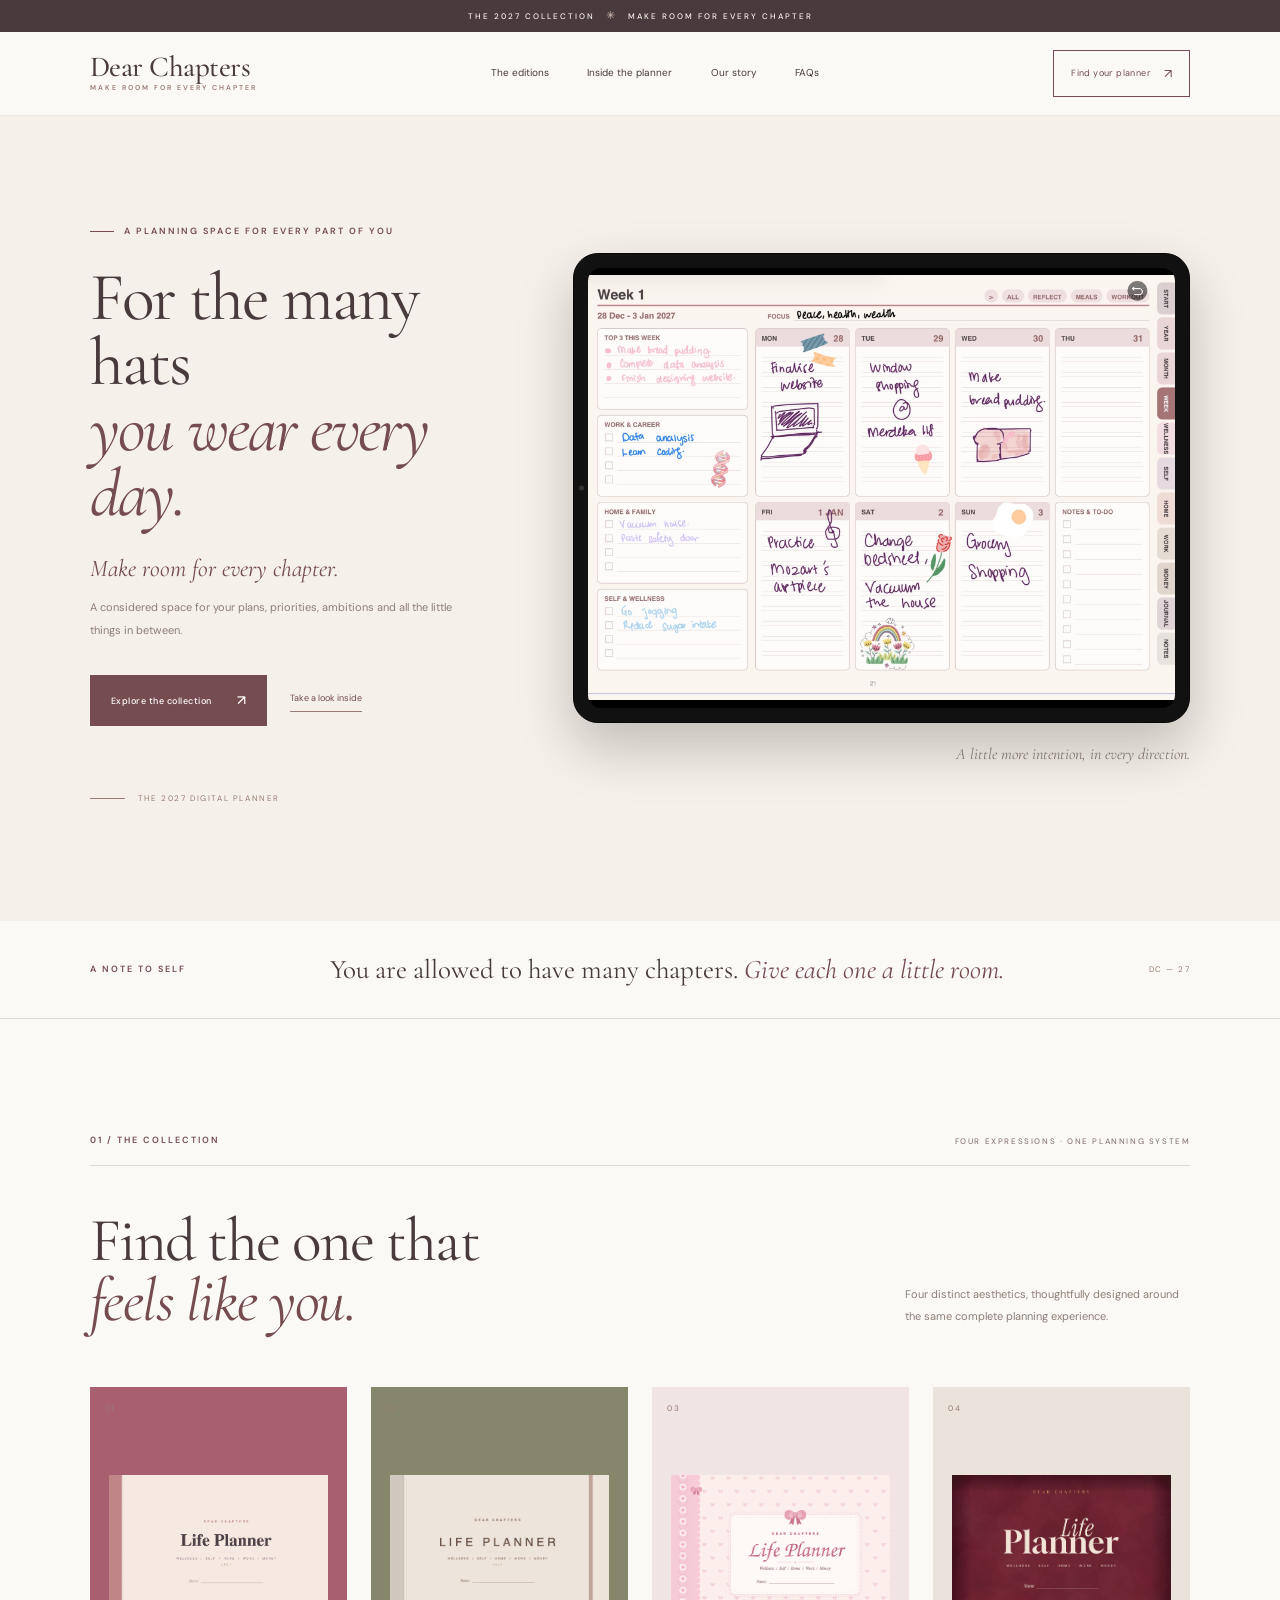
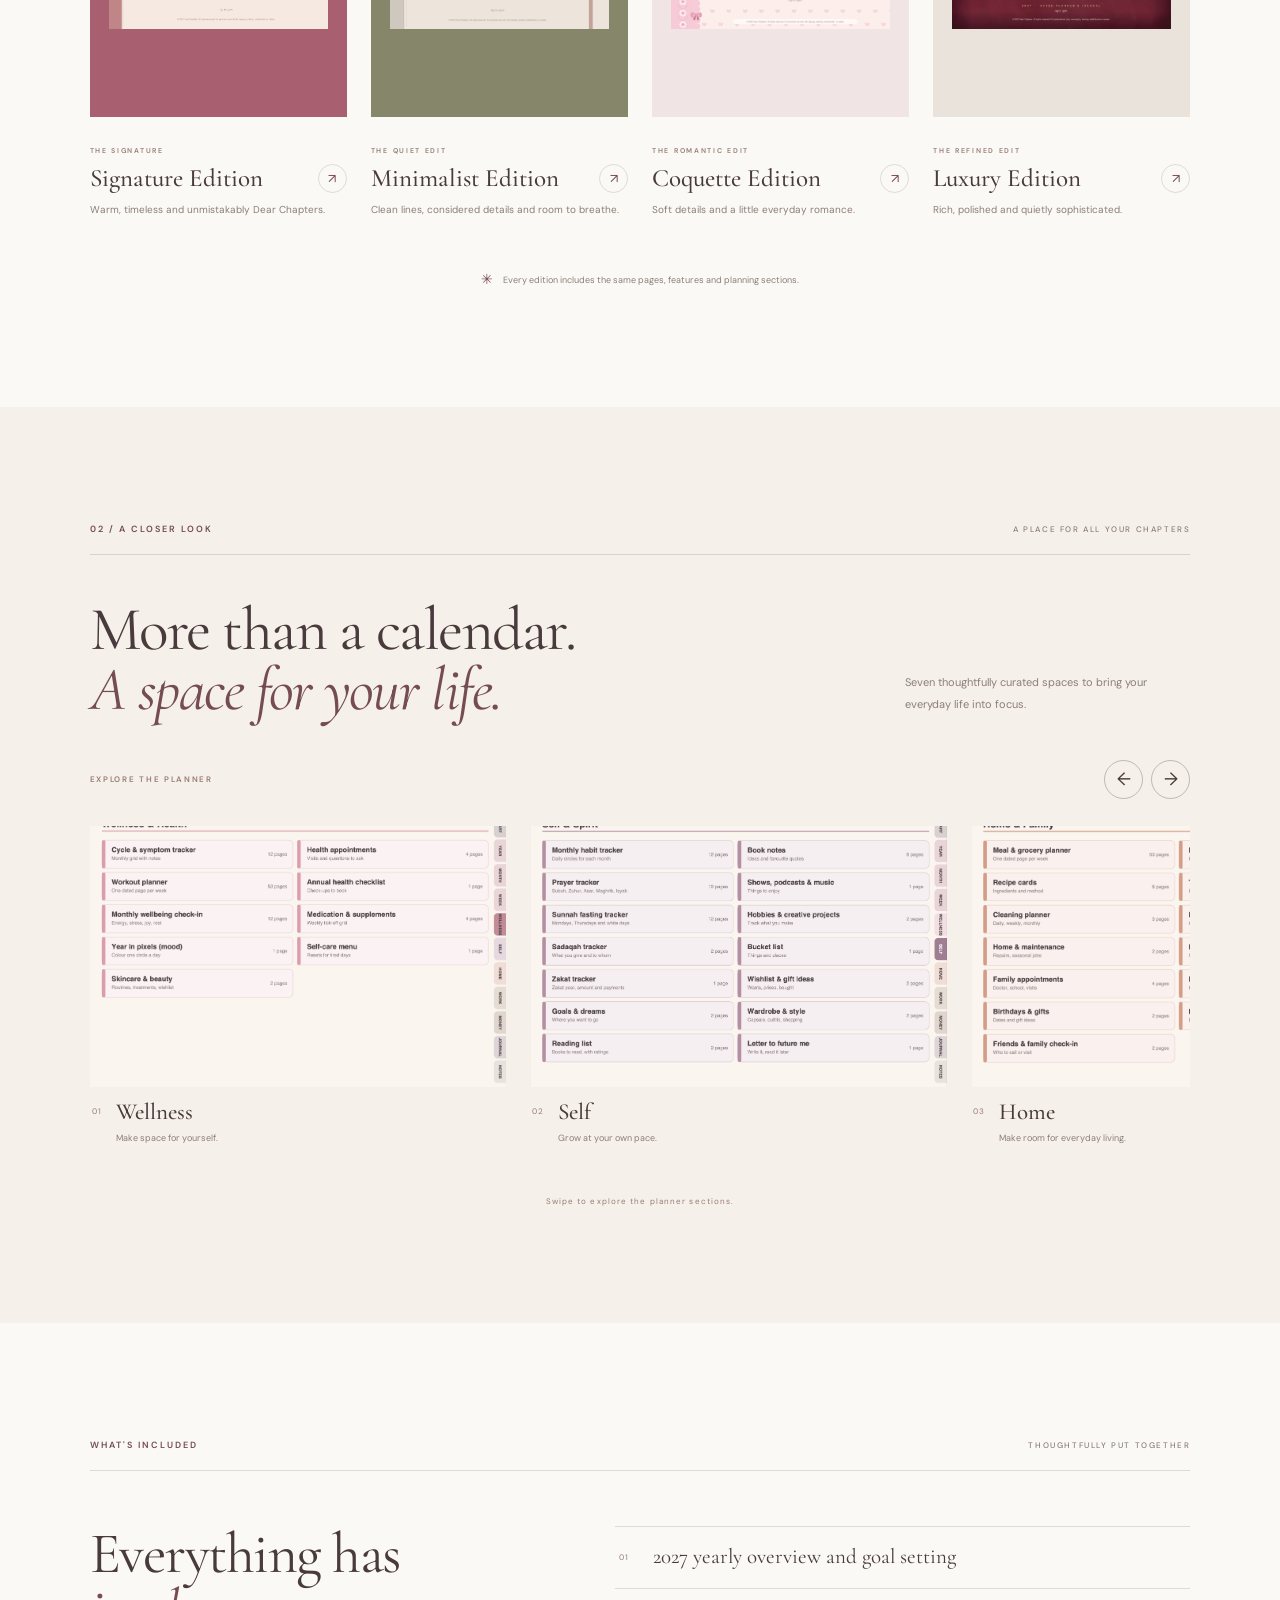
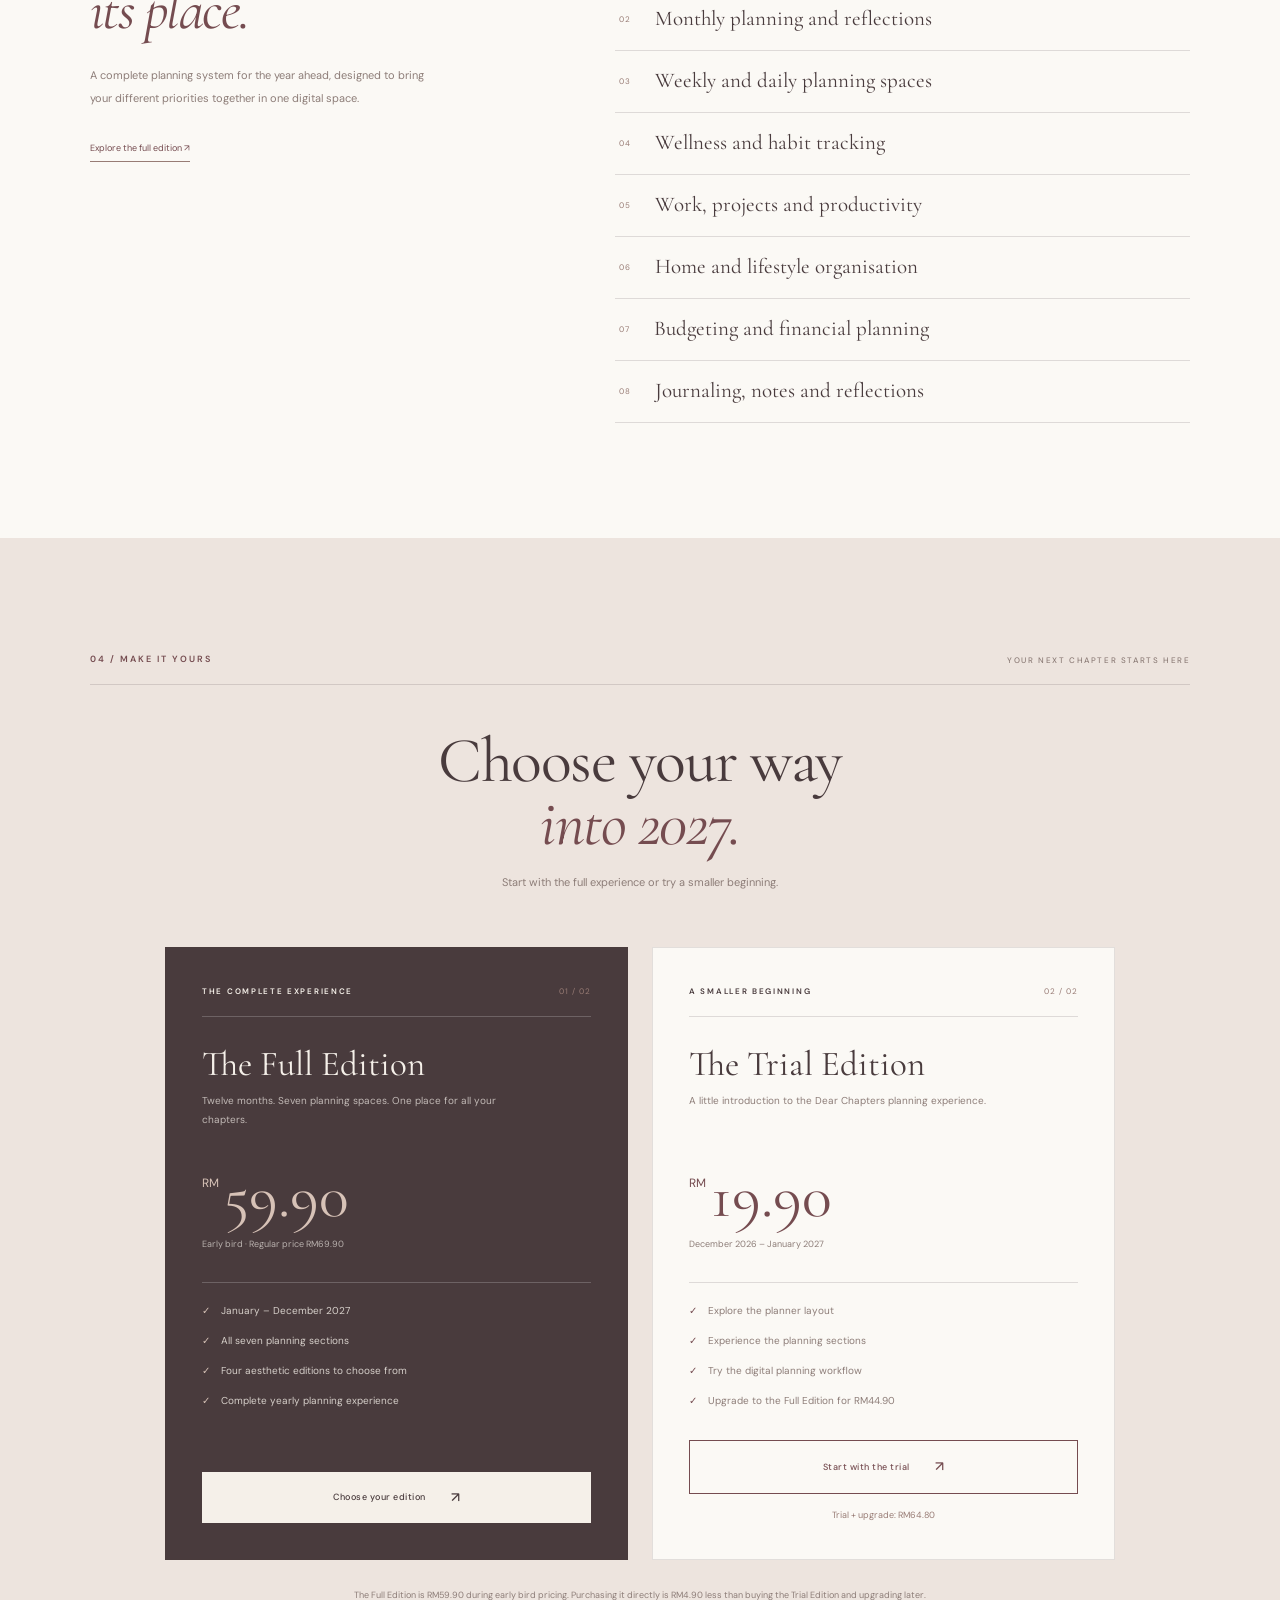
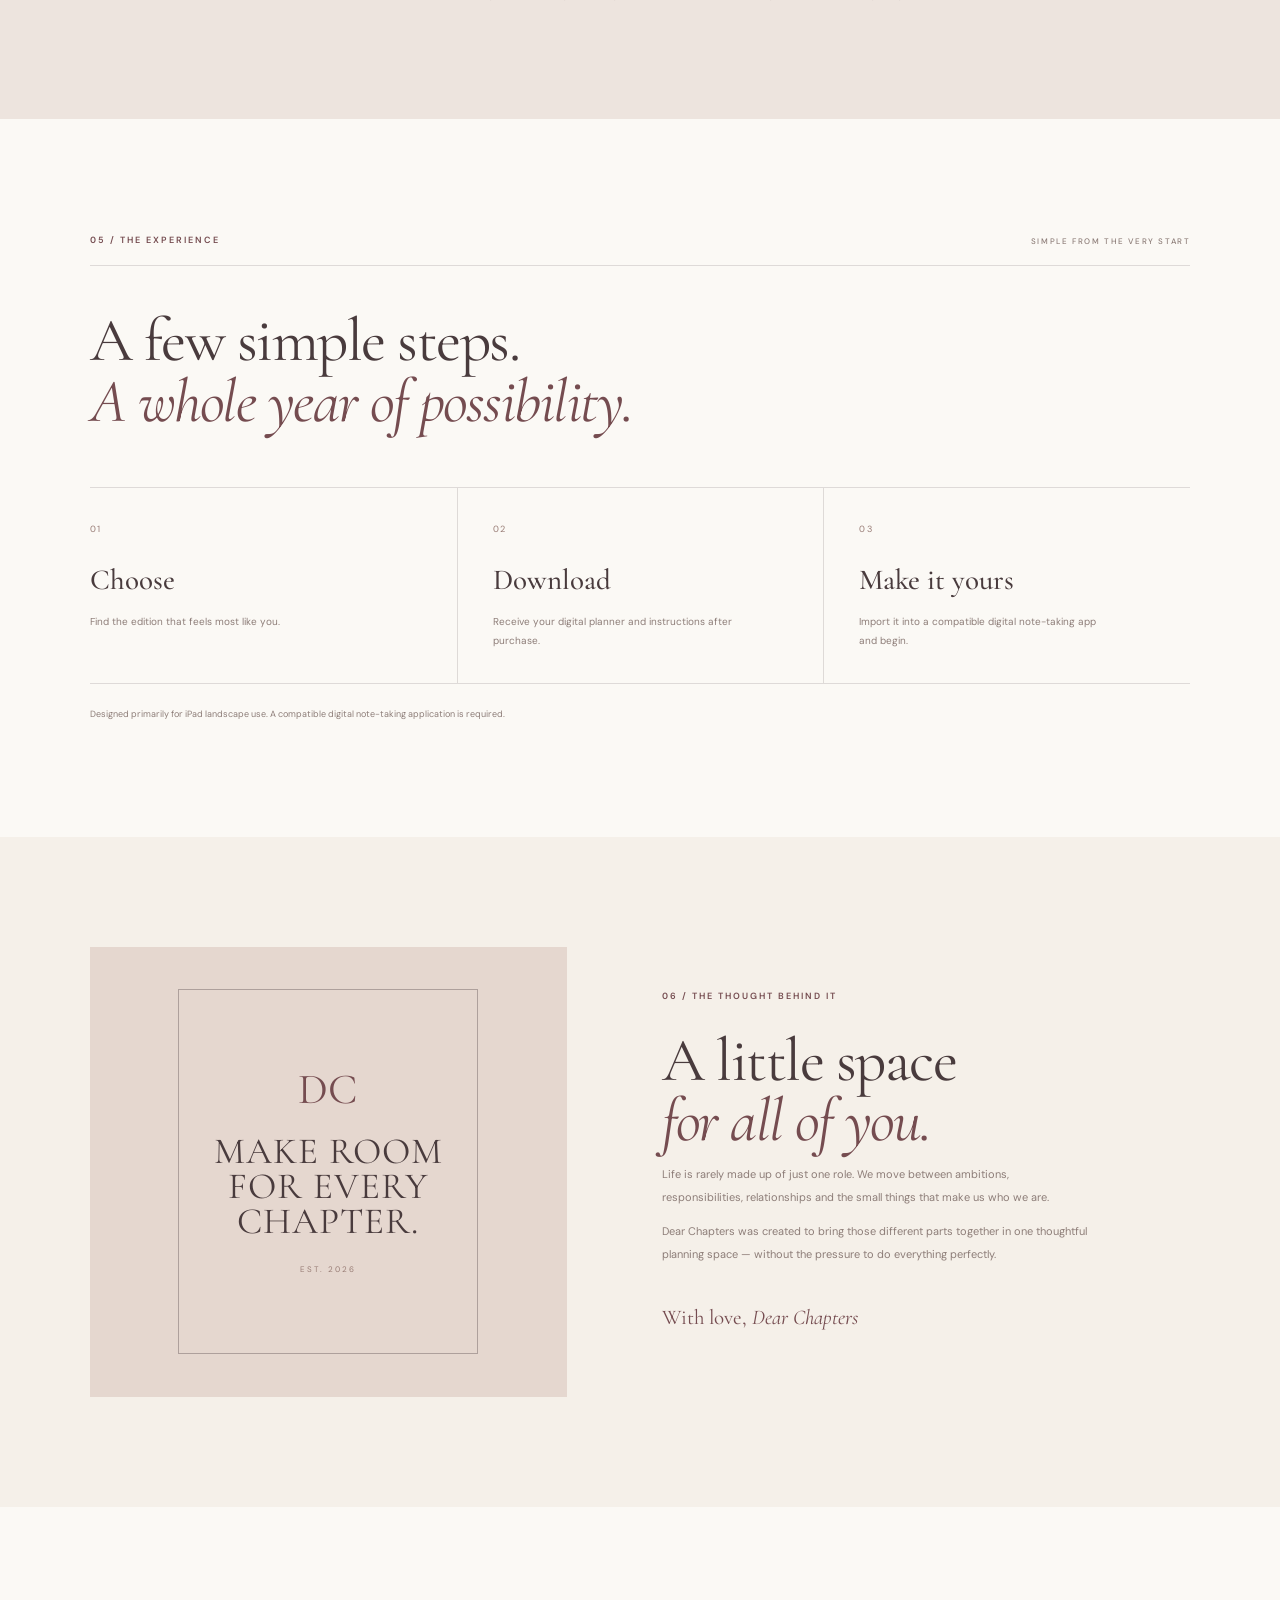
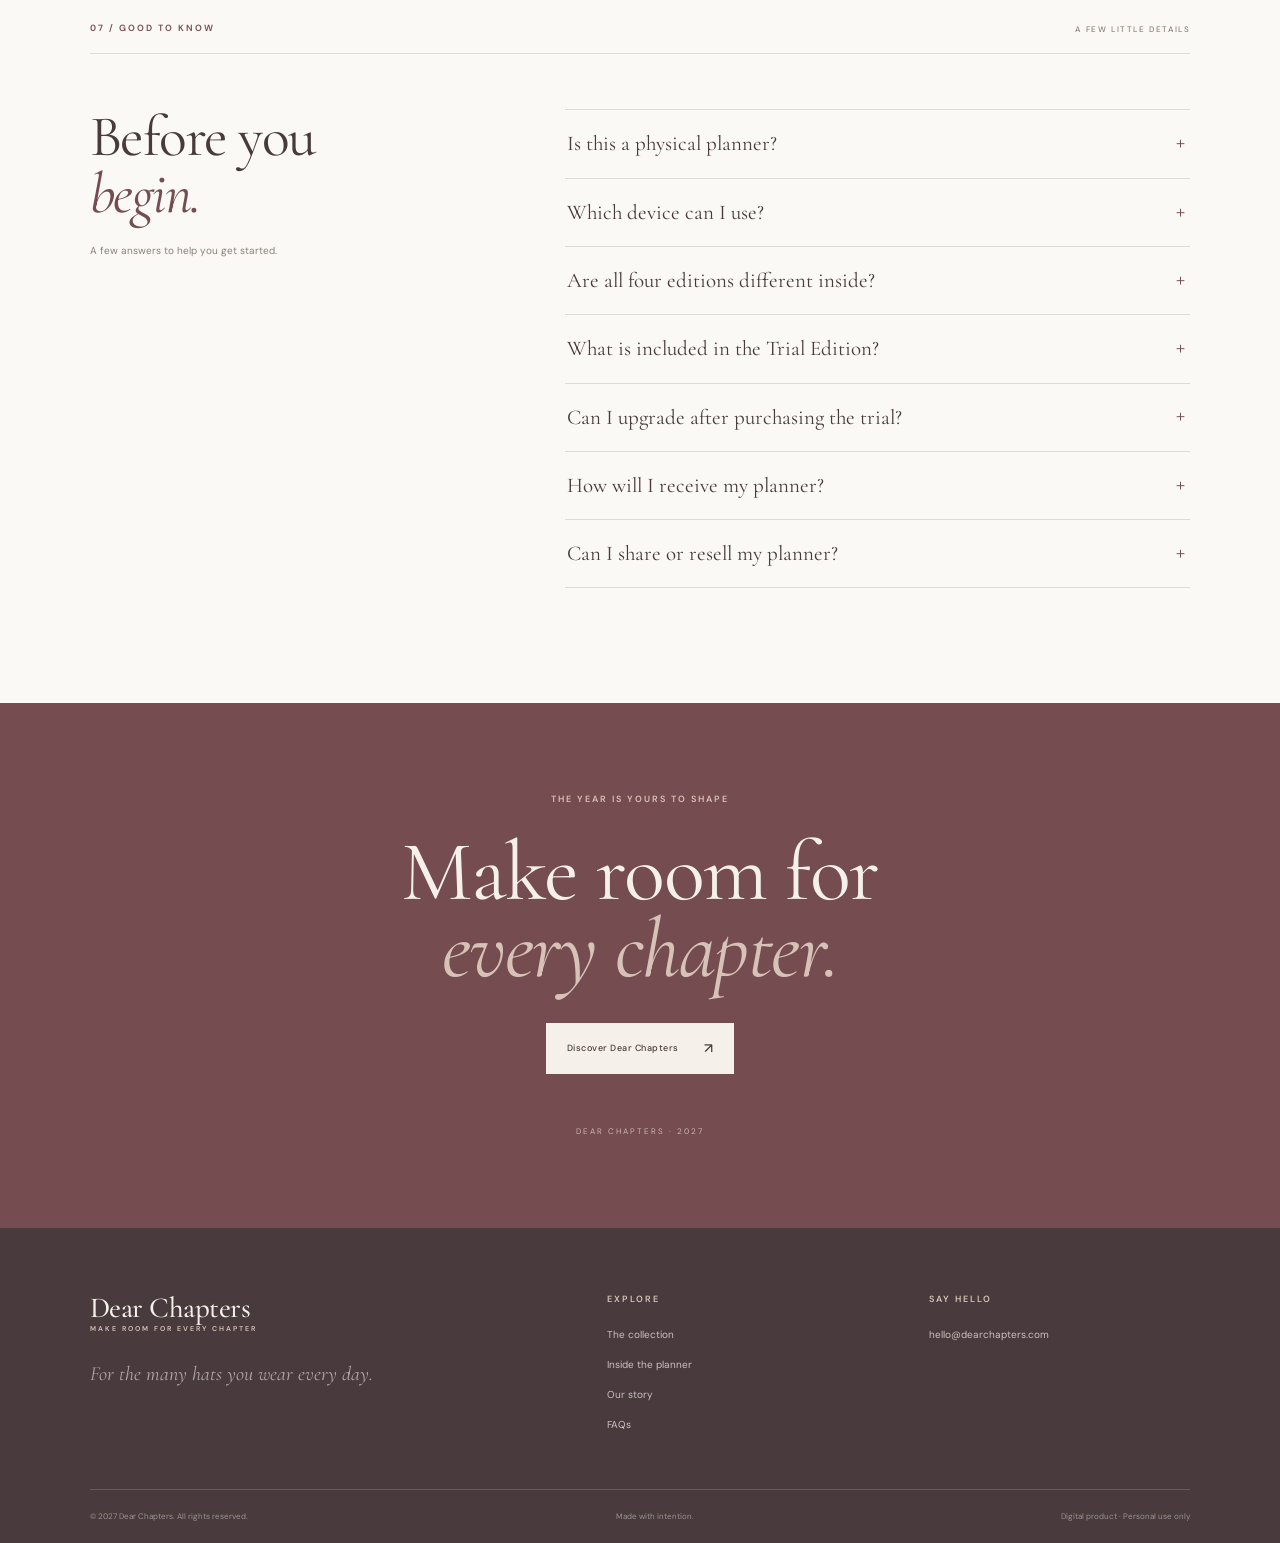
==== commit 3e34857d: "Update index.html" ====
--- a/index.html
+++ b/index.html
@@ -52,7 +52,6 @@
     </div>
   </header>
 
-
   <main>
 
     <!-- HERO -->
@@ -80,7 +79,6 @@
             <a href="#editions" class="button button-dark">
               Explore the collection <span>↗</span>
             </a>
-
             <a href="#inside" class="underlined-link">
               Take a look inside
             </a>
@@ -114,7 +112,6 @@
       </div>
     </section>
 
-
     <!-- EDITORIAL INTRO -->
     <section class="intro-strip">
       <div class="intro-strip-inner">
@@ -129,7 +126,6 @@
       </div>
     </section>
 
-
     <!-- COLLECTION -->
     <section class="editions section-pad" id="editions">
 
@@ -151,11 +147,11 @@
 
       <div class="edition-grid">
 
-        <!-- OG EDITION -->
+        <!-- SIGNATURE EDITION -->
         <article class="edition-card">
-          <a href="og.html" class="edition-image-link" aria-label="Choose the OG Edition">
+          <a href="og.html" class="edition-image-link" aria-label="Choose the Signature Edition">
             <div class="edition-image edition-og">
-              <img src="assets/products/og-cover.jpg" alt="OG Edition planner cover" loading="lazy">
+              <img src="assets/products/og-cover.jpg" alt="Signature Edition planner cover" loading="lazy">
               <span class="edition-image-number">01</span>
             </div>
           </a>
@@ -163,15 +159,13 @@
           <div class="edition-info">
             <div>
               <span class="edition-kicker">THE SIGNATURE</span>
-              <h3>OG Edition</h3>
-            </div>
-
-            <a href="og.html" class="edition-arrow" aria-label="View OG Edition">↗</a>
+              <h3>Signature Edition</h3>
+            </div>
+            <a href="og.html" class="edition-arrow" aria-label="View Signature Edition">↗</a>
           </div>
 
           <p>Warm, timeless and unmistakably Dear Chapters.</p>
         </article>
-
 
         <!-- MINIMALIST EDITION -->
         <article class="edition-card">
@@ -187,17 +181,15 @@
               <span class="edition-kicker">THE QUIET EDIT</span>
               <h3>Minimalist Edition</h3>
             </div>
-
             <a href="minimalist.html" class="edition-arrow" aria-label="View Minimalist Edition">↗</a>
           </div>
 
           <p>Clean lines, considered details and room to breathe.</p>
         </article>
-
 
         <!-- COQUETTE EDITION -->
         <article class="edition-card">
-          <a href="#pricing" class="edition-image-link" aria-label="Choose the Coquette Edition">
+          <a href="coquette.html" class="edition-image-link" aria-label="Choose the Coquette Edition">
             <div class="edition-image edition-coquette">
               <img src="assets/products/coquette-cover.jpg" alt="Coquette Edition planner cover" loading="lazy">
               <span class="edition-image-number">03</span>
@@ -209,17 +201,15 @@
               <span class="edition-kicker">THE ROMANTIC EDIT</span>
               <h3>Coquette Edition</h3>
             </div>
-
-            <a href="#pricing" class="edition-arrow" aria-label="View Coquette Edition">↗</a>
+            <a href="coquette.html" class="edition-arrow" aria-label="View Coquette Edition">↗</a>
           </div>
 
           <p>Soft details and a little everyday romance.</p>
         </article>
-
 
         <!-- LUXURY EDITION -->
         <article class="edition-card">
-          <a href="#pricing" class="edition-image-link" aria-label="Choose the Luxury Edition">
+          <a href="luxury.html" class="edition-image-link" aria-label="Choose the Luxury Edition">
             <div class="edition-image edition-luxury">
               <img src="assets/products/luxury-cover.jpg" alt="Luxury Edition planner cover" loading="lazy">
               <span class="edition-image-number">04</span>
@@ -231,8 +221,7 @@
               <span class="edition-kicker">THE REFINED EDIT</span>
               <h3>Luxury Edition</h3>
             </div>
-
-            <a href="#pricing" class="edition-arrow" aria-label="View Luxury Edition">↗</a>
+            <a href="luxury.html" class="edition-arrow" aria-label="View Luxury Edition">↗</a>
           </div>
 
           <p>Rich, polished and quietly sophisticated.</p>
@@ -246,7 +235,6 @@
       </div>
 
     </section>
-
 
     <!-- A CLOSER LOOK: SWIPEABLE CAROUSEL -->
     <section class="inside section-pad" id="inside">
@@ -271,17 +259,8 @@
         <span class="gallery-label">EXPLORE THE PLANNER</span>
 
         <div class="gallery-arrows">
-          <button
-            class="gallery-prev"
-            type="button"
-            aria-label="Previous planner section"
-          >←</button>
-
-          <button
-            class="gallery-next"
-            type="button"
-            aria-label="Next planner section"
-          >→</button>
+          <button class="gallery-prev" type="button" aria-label="Previous planner section">←</button>
+          <button class="gallery-next" type="button" aria-label="Next planner section">→</button>
         </div>
       </div>
 
@@ -371,7 +350,6 @@
       </p>
 
     </section>
-
 
     <!-- WHAT'S INCLUDED -->
     <section class="details section-pad" id="details">
@@ -411,7 +389,6 @@
       </div>
     </section>
 
-
     <!-- PRICING -->
     <section class="pricing section-pad" id="pricing">
 
@@ -453,11 +430,10 @@
             <li>Complete yearly planning experience</li>
           </ul>
 
-          <a href="#contact" class="button button-light">
+          <a href="https://payhip.com/b/fzme7" class="button button-light" target="_blank" rel="noopener">
             Choose your edition <span>↗</span>
           </a>
         </article>
-
 
         <article class="price-card price-trial">
           <div class="price-card-top">
@@ -485,7 +461,7 @@
             <li>Upgrade to the Full Edition for RM44.90</li>
           </ul>
 
-          <a href="#contact" class="button button-outline">
+          <a href="https://payhip.com/b/z352C" class="button button-outline" target="_blank" rel="noopener">
             Start with the trial <span>↗</span>
           </a>
 
@@ -501,7 +477,6 @@
 
     </section>
 
-
     <!-- HOW IT WORKS -->
     <section class="how section-pad">
 
@@ -539,7 +514,6 @@
       </p>
 
     </section>
-
 
     <!-- STORY -->
     <section class="story section-pad" id="story">
@@ -576,7 +550,6 @@
 
     </section>
 
-
     <!-- FAQ -->
     <section class="faq section-pad" id="faq">
 
@@ -633,7 +606,6 @@
       </div>
     </section>
 
-
     <!-- CLOSING -->
     <section class="closing">
 
@@ -650,7 +622,6 @@
     </section>
 
   </main>
-
 
   <!-- CONTACT / FOOTER -->
   <footer class="site-footer" id="contact">
@@ -689,7 +660,6 @@
 
   </footer>
 
-
   <script src="script.js"></script>
 
 </body>
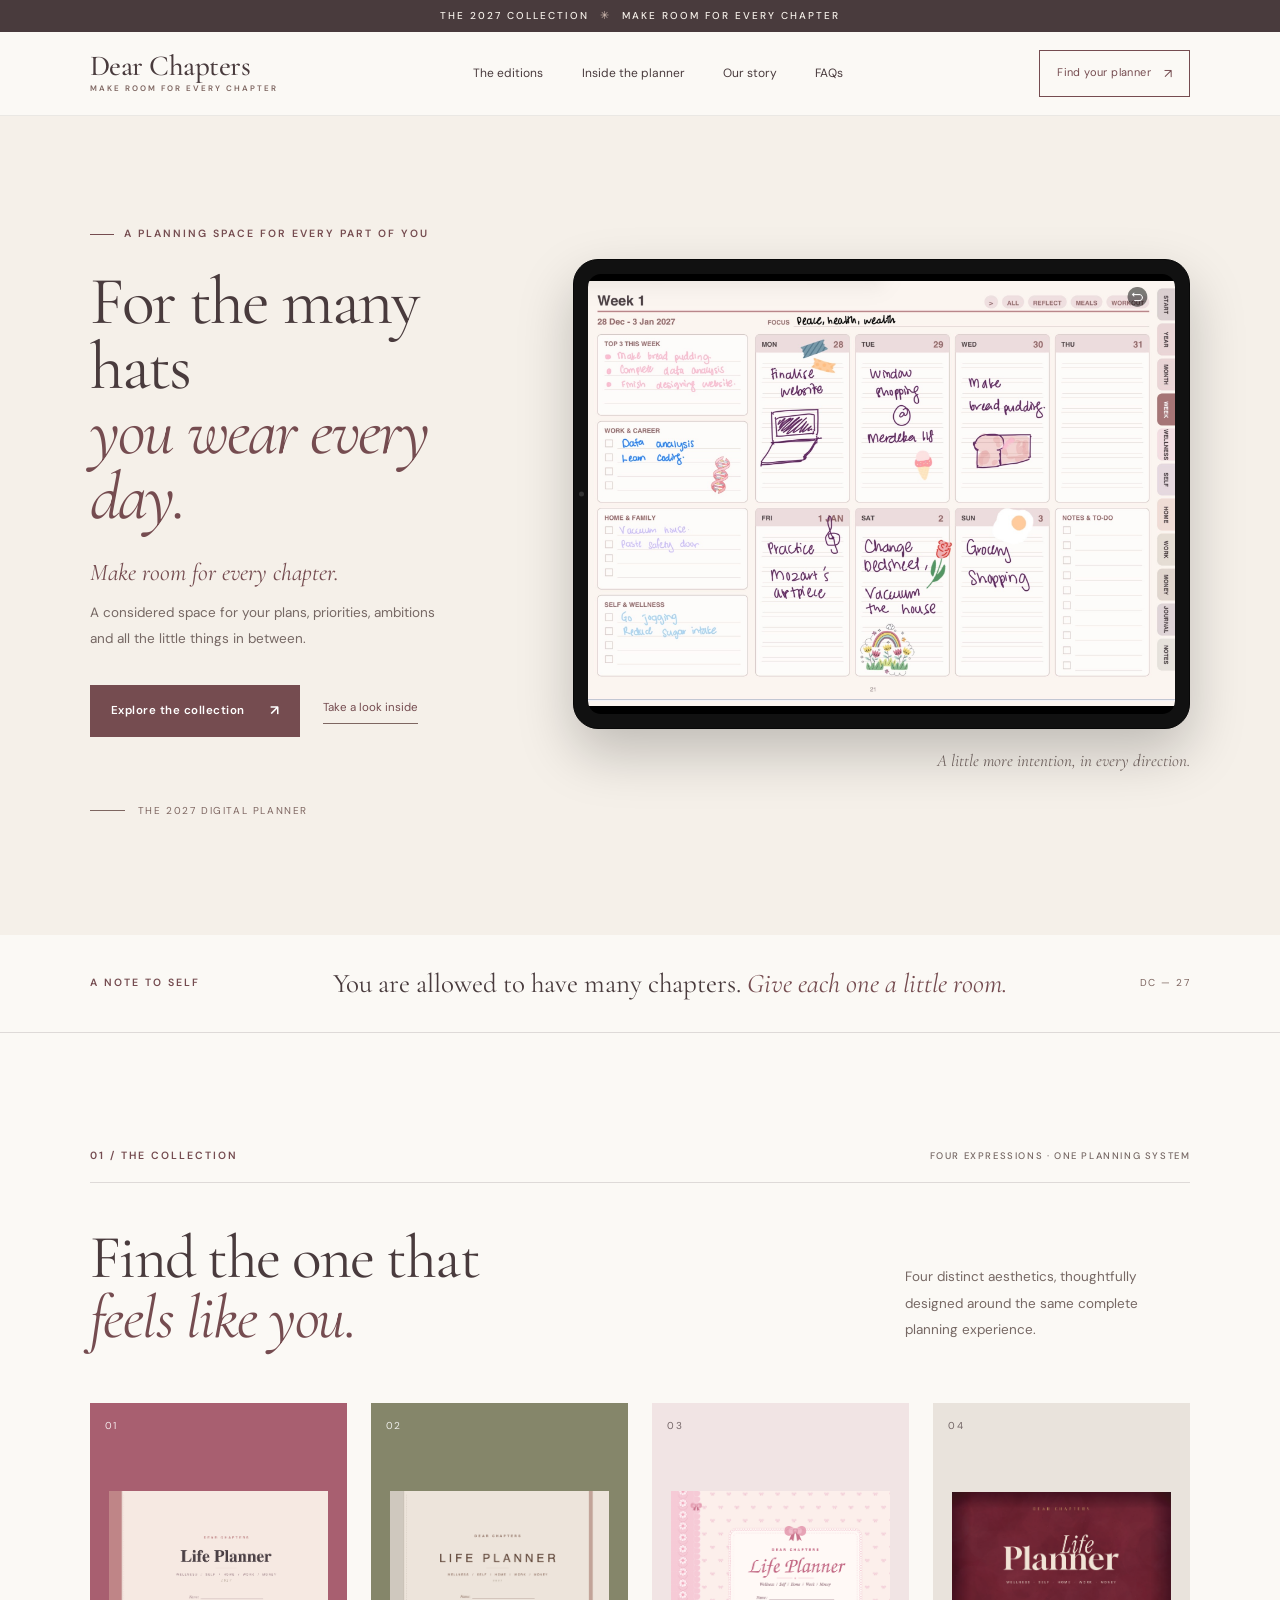
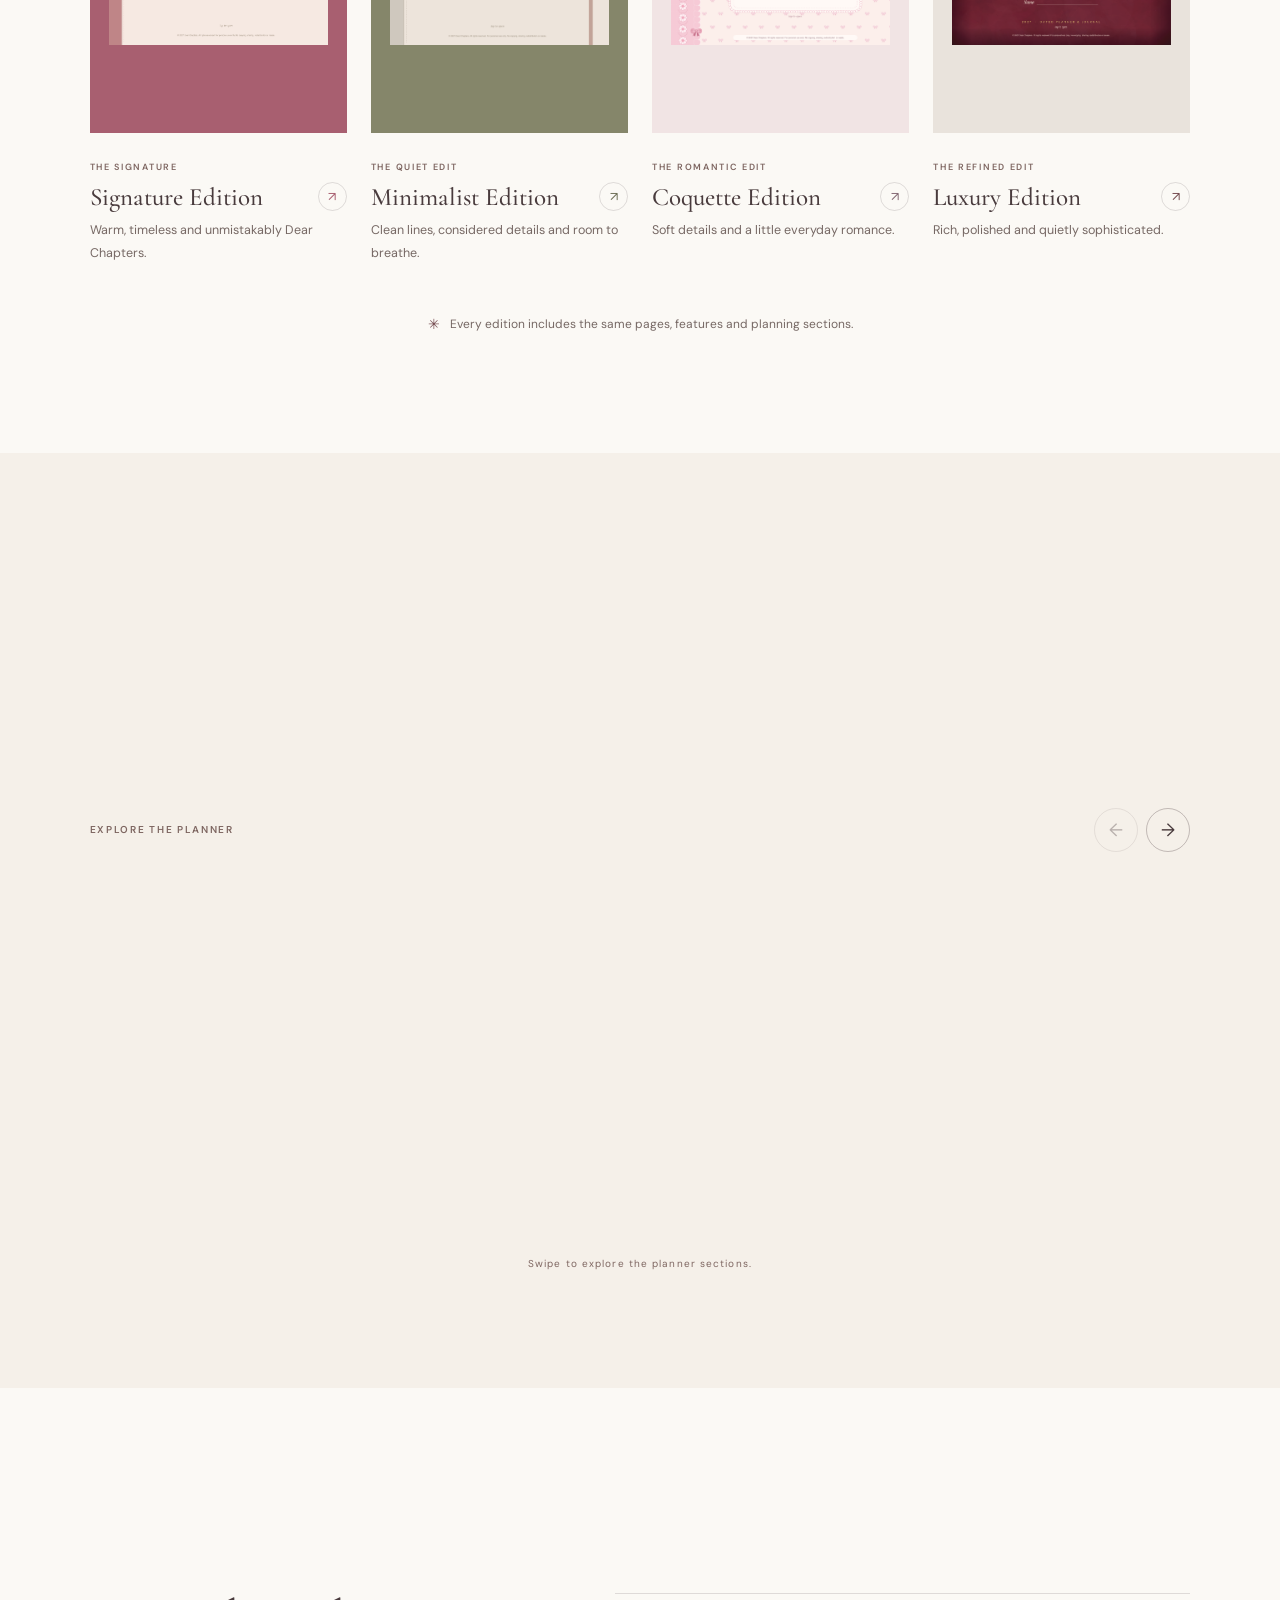
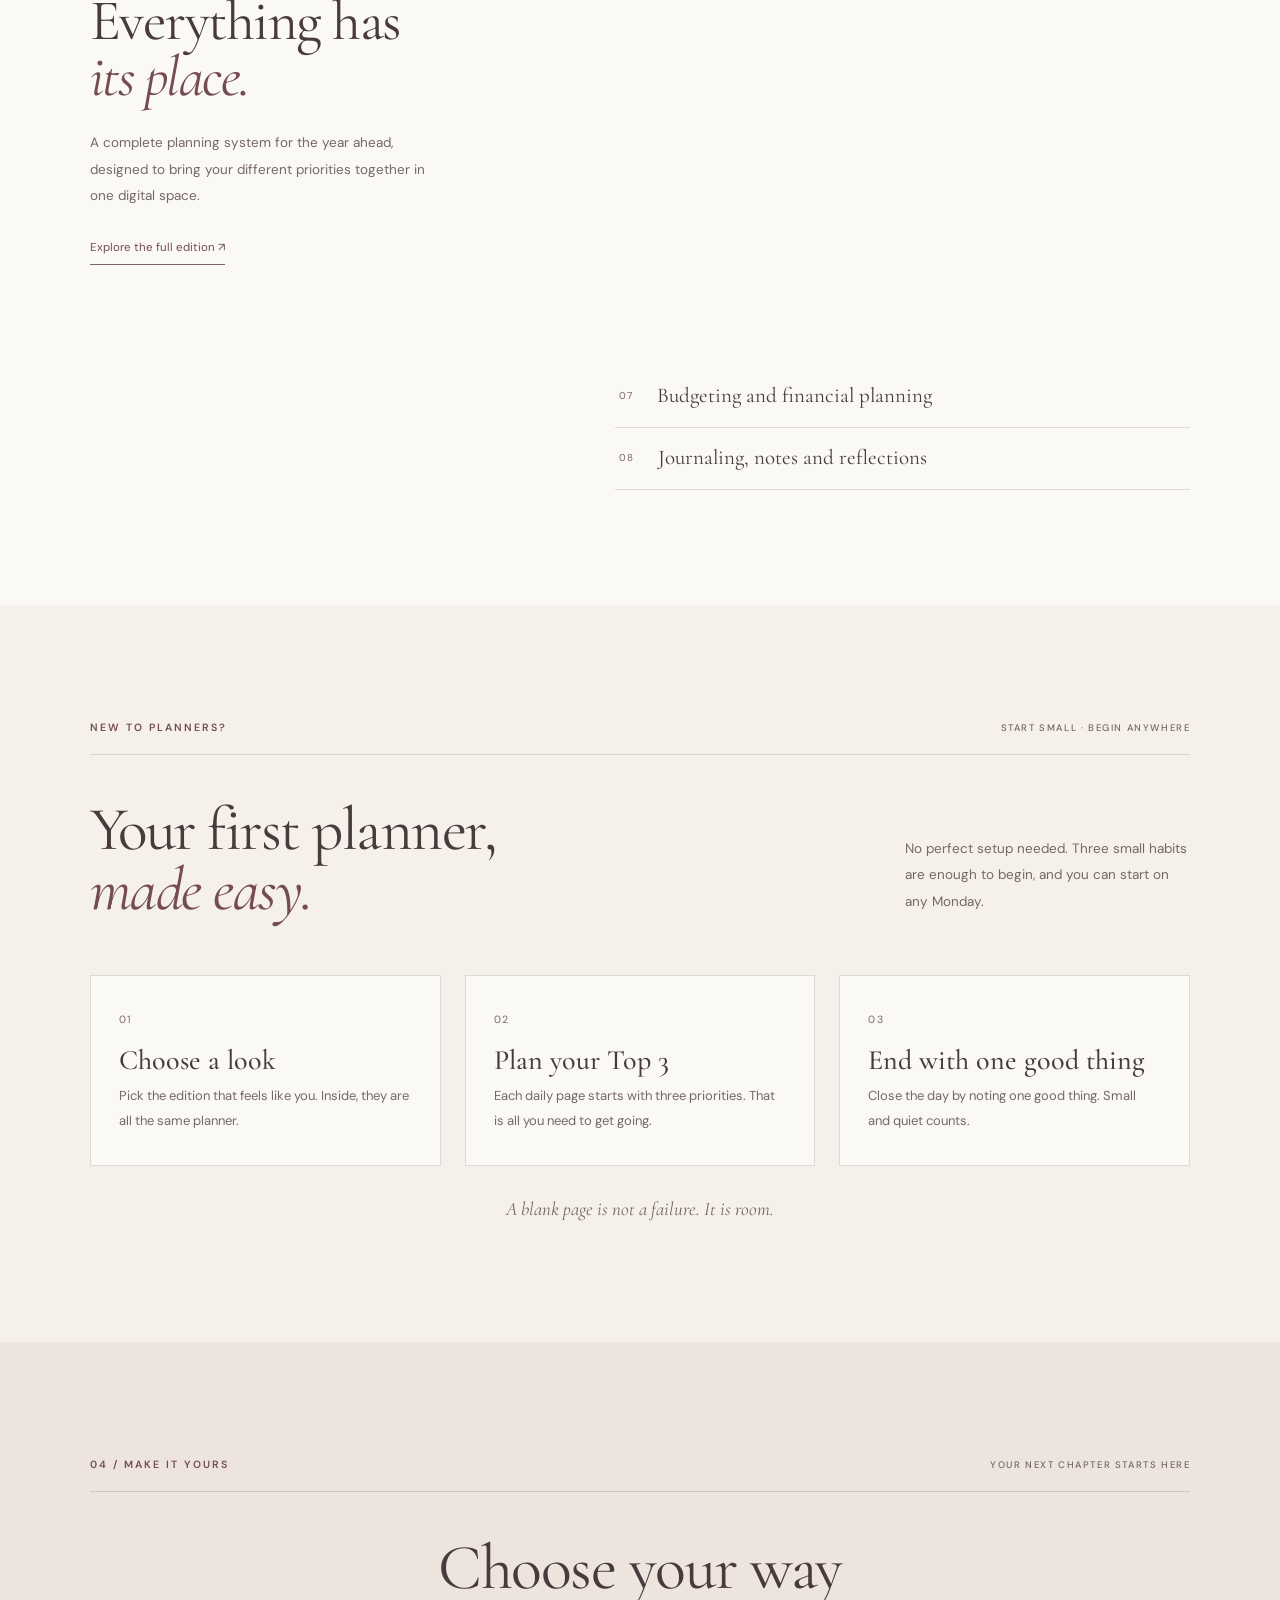
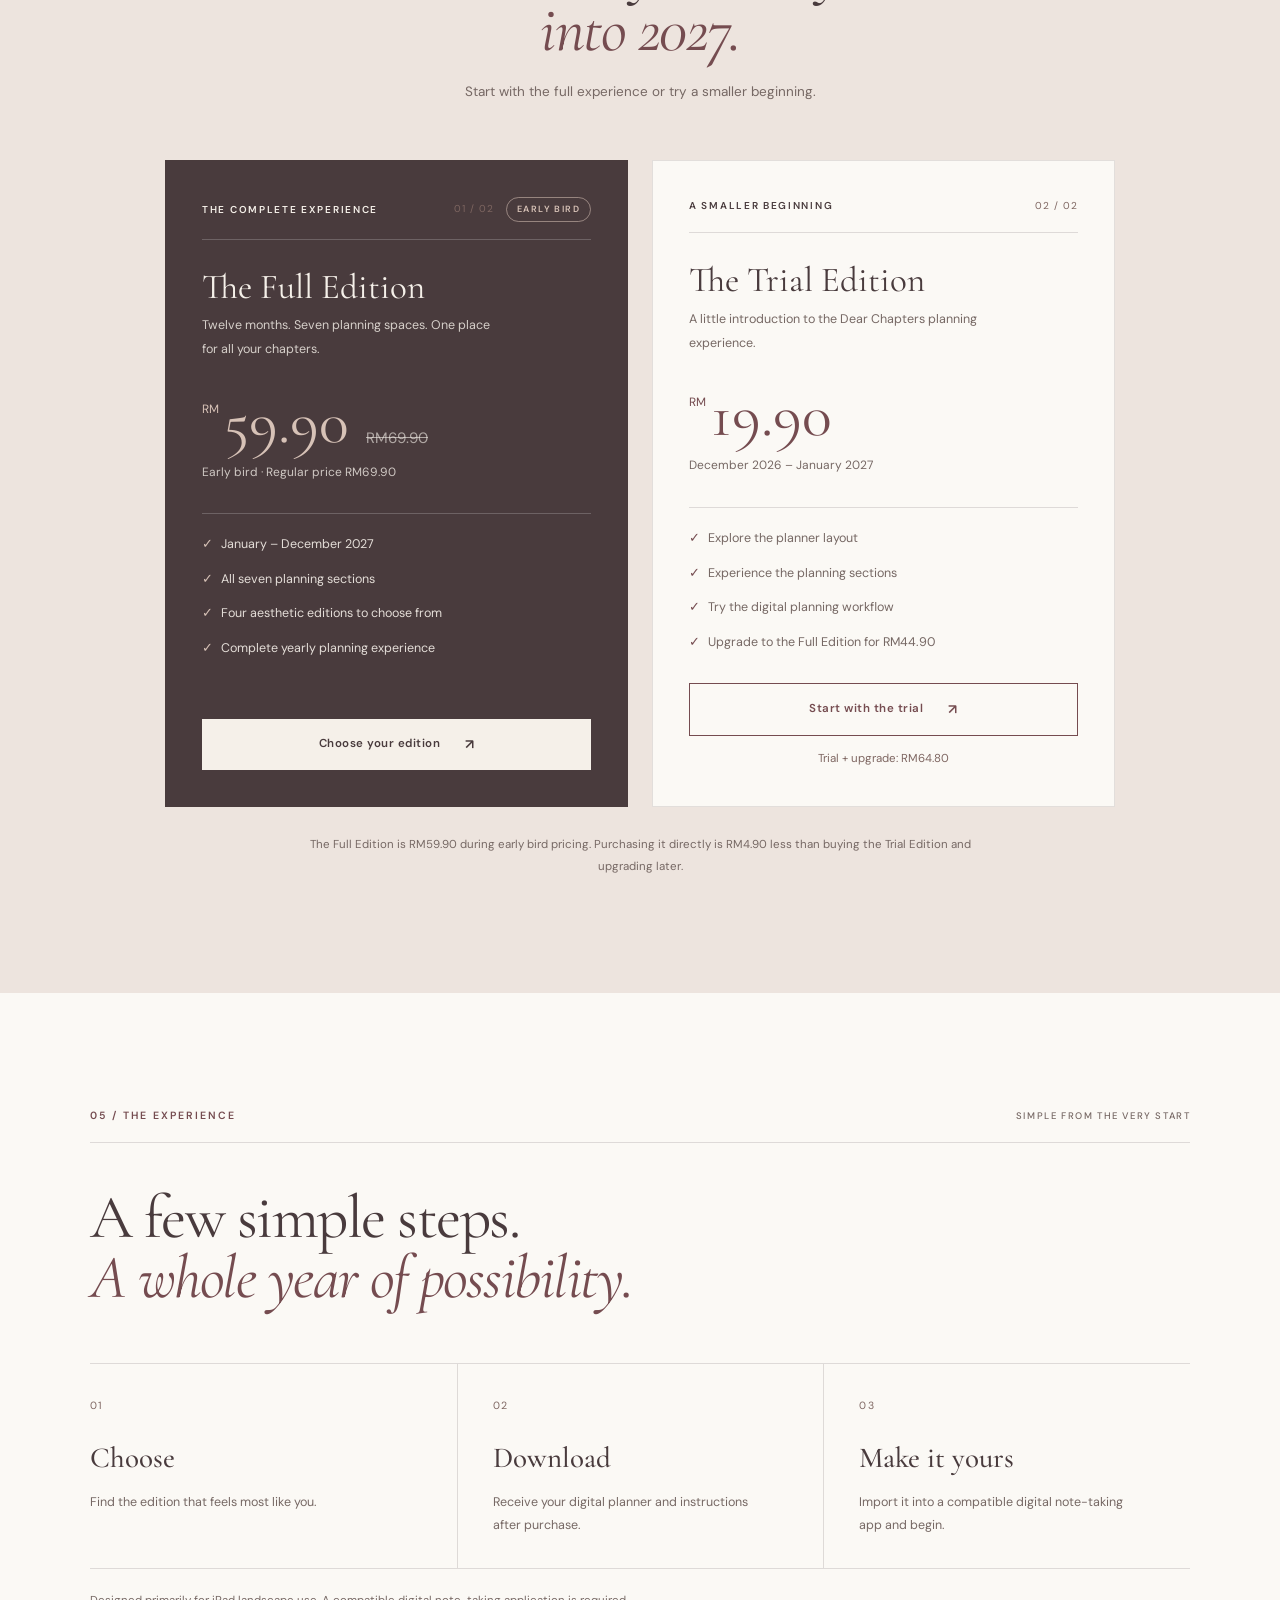
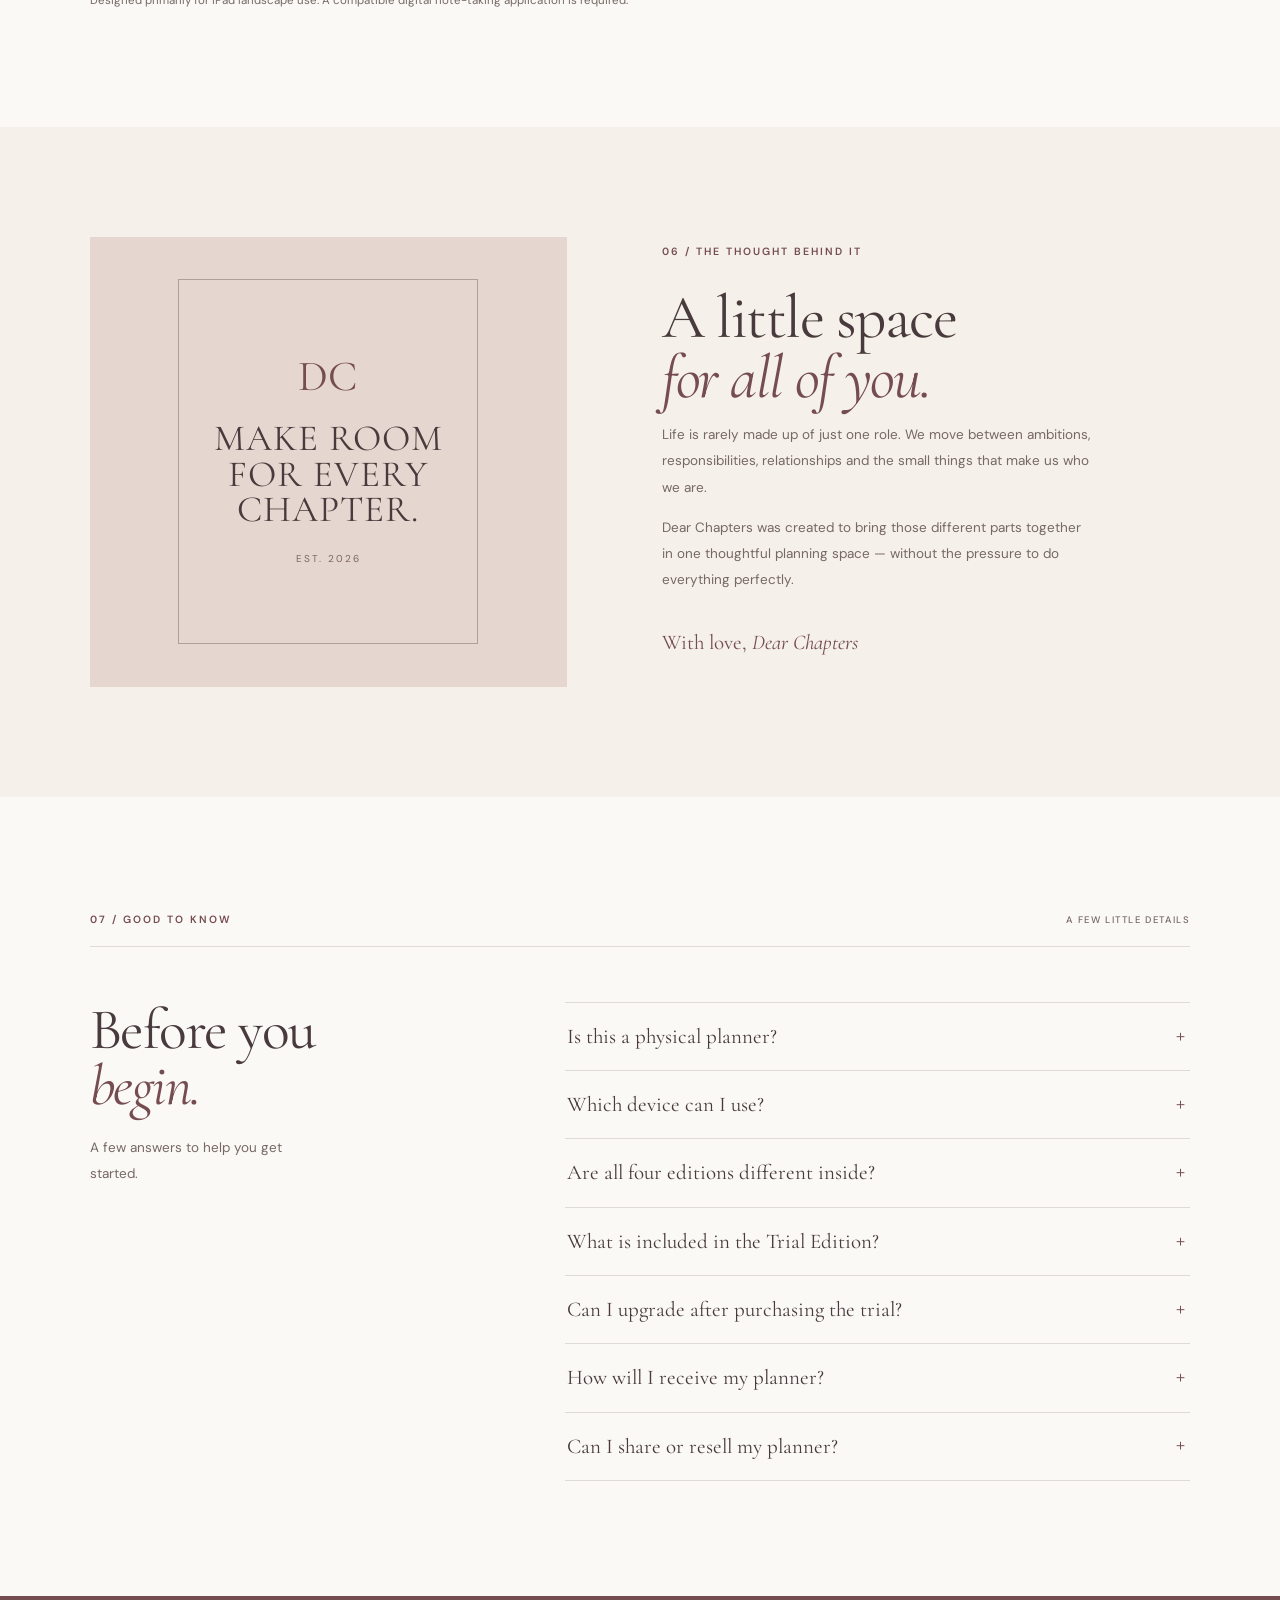
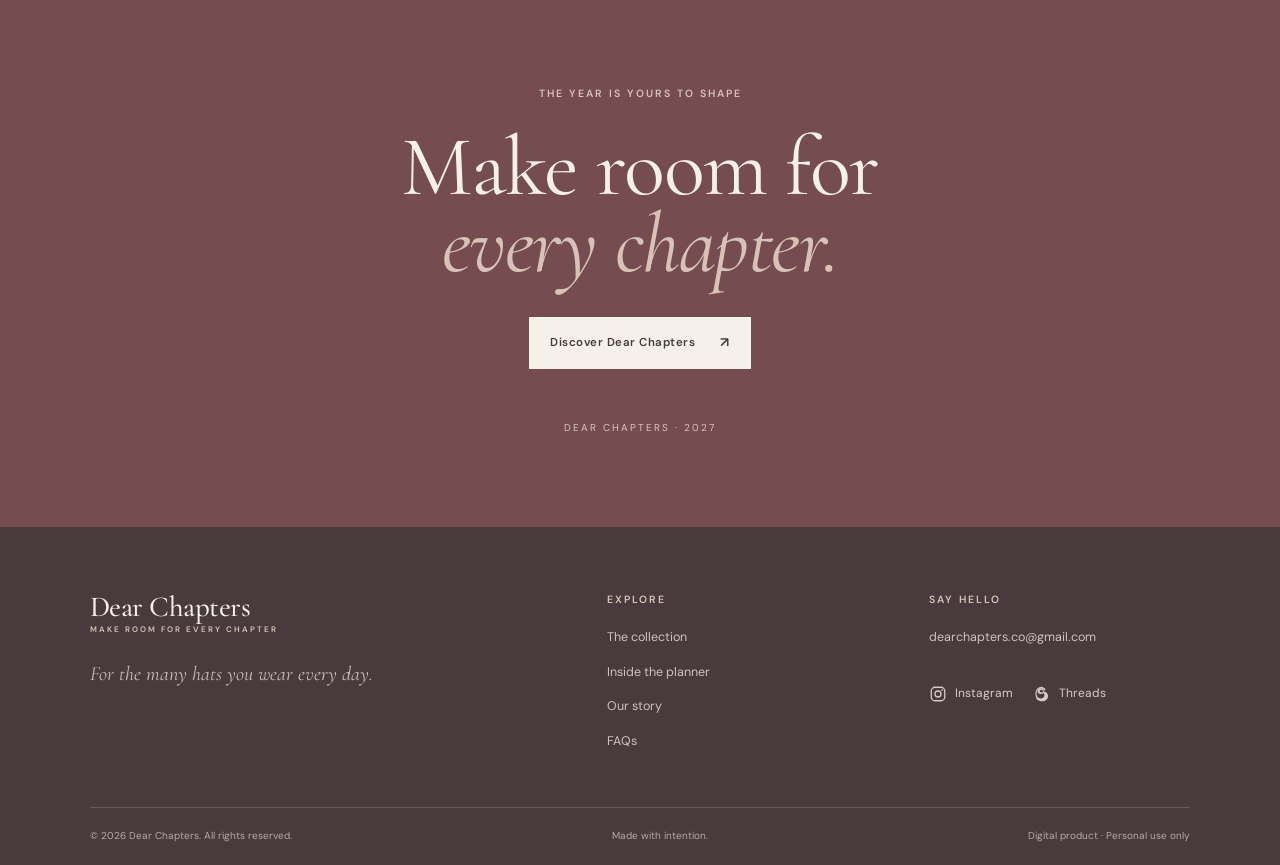
==== commit 1dabf0a9: "Add files via upload" ====
--- a/index.html
+++ b/index.html
@@ -7,18 +7,44 @@
   <title>Dear Chapters — 2027 Digital Planner</title>
   <meta name="description" content="A thoughtful digital planning space for every part of you. Discover the Dear Chapters 2027 digital planner collection.">
   <meta name="theme-color" content="#F5F0E9">
+  <link rel="canonical" href="https://dearchapters.github.io/dear-chapters-website/">
+  <link rel="icon" href="favicon.svg" type="image/svg+xml">
+  <link rel="apple-touch-icon" href="favicon.svg">
+  <script>document.documentElement.className += " js";</script>
   <meta property="og:title" content="Dear Chapters — Make Room for Every Chapter">
   <meta property="og:description" content="For the many hats you wear every day.">
-  <meta property="og:image" content="assets/products/og-cover.jpg">
+  <meta property="og:type" content="website">
+  <meta property="og:url" content="https://dearchapters.github.io/dear-chapters-website/">
+  <meta property="og:site_name" content="Dear Chapters">
+  <meta property="og:image" content="https://dearchapters.github.io/dear-chapters-website/assets/products/og-cover.jpg">
+  <meta name="twitter:card" content="summary_large_image">
+  <meta name="twitter:title" content="Dear Chapters: Make Room for Every Chapter">
+  <meta name="twitter:description" content="For the many hats you wear every day.">
+  <meta name="twitter:image" content="https://dearchapters.github.io/dear-chapters-website/assets/products/og-cover.jpg">
 
   <link rel="preconnect" href="https://fonts.googleapis.com">
   <link rel="preconnect" href="https://fonts.gstatic.com" crossorigin>
   <link href="https://fonts.googleapis.com/css2?family=Cormorant+Garamond:wght@400;500;600&family=DM+Sans:wght@400;500;600;700&display=swap" rel="stylesheet">
 
   <link rel="stylesheet" href="style.css">
+  <script type="application/ld+json">
+  {
+    "@context": "https://schema.org",
+    "@type": "Organization",
+    "name": "Dear Chapters",
+    "url": "https://dearchapters.github.io/dear-chapters-website/",
+    "email": "dearchapters.co@gmail.com",
+    "sameAs": [
+      "https://www.instagram.com/dearchapters.co/",
+      "https://www.threads.net/@dearchapters.co"
+    ]
+  }
+  </script>
 </head>
 
 <body>
+
+  <a class="skip-link" href="#main">Skip to content</a>
 
   <!-- ANNOUNCEMENT -->
   <div class="announcement">
@@ -52,7 +78,7 @@
     </div>
   </header>
 
-  <main>
+  <main id="main">
 
     <!-- HERO -->
     <section class="hero">
@@ -389,6 +415,51 @@
       </div>
     </section>
 
+    <!-- NEW TO PLANNERS -->
+    <section class="newhere section-pad" id="new-to-planners">
+
+      <div class="section-topline">
+        <span class="eyebrow">NEW TO PLANNERS?</span>
+        <span class="section-side-note">START SMALL · BEGIN ANYWHERE</span>
+      </div>
+
+      <div class="section-title-row">
+        <div>
+          <h2>Your first planner,<br><em>made easy.</em></h2>
+        </div>
+
+        <p class="section-intro">
+          No perfect setup needed. Three small habits are enough
+          to begin, and you can start on any Monday.
+        </p>
+      </div>
+
+      <div class="newhere-grid">
+
+        <article class="newhere-card">
+          <span>01</span>
+          <h3>Choose a look</h3>
+          <p>Pick the edition that feels like you. Inside, they are all the same planner.</p>
+        </article>
+
+        <article class="newhere-card">
+          <span>02</span>
+          <h3>Plan your Top 3</h3>
+          <p>Each daily page starts with three priorities. That is all you need to get going.</p>
+        </article>
+
+        <article class="newhere-card">
+          <span>03</span>
+          <h3>End with one good thing</h3>
+          <p>Close the day by noting one good thing. Small and quiet counts.</p>
+        </article>
+
+      </div>
+
+      <p class="newhere-note">A blank page is not a failure. It is room.</p>
+
+    </section>
+
     <!-- PRICING -->
     <section class="pricing section-pad" id="pricing">
 
@@ -407,7 +478,7 @@
         <article class="price-card price-featured">
           <div class="price-card-top">
             <span class="price-label">THE COMPLETE EXPERIENCE</span>
-            <span class="price-index">01 / 02</span>
+            <span class="price-index">01 / 02<span class="price-pill">EARLY BIRD</span></span>
           </div>
 
           <h3>The Full Edition</h3>
@@ -418,7 +489,7 @@
           </p>
 
           <div class="price-amount">
-            <span>RM</span>59.90
+            <span>RM</span>59.90<s class="price-was">RM69.90</s>
           </div>
 
           <p class="price-sub">Early bird · Regular price RM69.90</p>
@@ -430,7 +501,8 @@
             <li>Complete yearly planning experience</li>
           </ul>
 
-          <a href="https://payhip.com/b/fzme7" class="button button-light" target="_blank" rel="noopener">
+          <!-- PAYHIP: Full Edition. Replace the link below if you create a separate product per edition. -->
+          <a href="https://payhip.com/b/fzme7" class="button button-light" target="_blank" rel="noopener noreferrer">
             Choose your edition <span>↗</span>
           </a>
         </article>
@@ -461,7 +533,8 @@
             <li>Upgrade to the Full Edition for RM44.90</li>
           </ul>
 
-          <a href="https://payhip.com/b/z352C" class="button button-outline" target="_blank" rel="noopener">
+          <!-- PAYHIP: Trial Edition -->
+          <a href="https://payhip.com/b/z352C" class="button button-outline" target="_blank" rel="noopener noreferrer">
             Start with the trial <span>↗</span>
           </a>
 
@@ -647,19 +720,46 @@
 
       <div class="footer-contact">
         <span class="eyebrow">SAY HELLO</span>
-        <a href="mailto:hello@dearchapters.com">hello@dearchapters.com</a>
+        <a href="mailto:dearchapters.co@gmail.com">dearchapters.co@gmail.com</a>
+
+        <div class="footer-socials">
+          <a href="https://www.instagram.com/dearchapters.co/" target="_blank" rel="noopener noreferrer" aria-label="Dear Chapters on Instagram">
+            <svg viewBox="0 0 24 24" aria-hidden="true">
+              <rect x="3" y="3" width="18" height="18" rx="5" fill="none" stroke="currentColor" stroke-width="1.7"/>
+              <circle cx="12" cy="12" r="4" fill="none" stroke="currentColor" stroke-width="1.7"/>
+              <circle cx="17.5" cy="6.8" r="1.1" fill="currentColor"/>
+            </svg>
+            Instagram
+          </a>
+          <a href="https://www.threads.net/@dearchapters.co" target="_blank" rel="noopener noreferrer" aria-label="Dear Chapters on Threads">
+            <svg viewBox="0 0 24 24" aria-hidden="true">
+              <path fill="currentColor" d="M12.1 2.2c-5.4 0-8.8 3.8-8.8 9.8 0 6.3 3.2 9.8 8.7 9.8 4.9 0 8-2.8 8-7.1 0-3.5-2.1-5.7-5.6-6.2-.3-2.4-1.8-3.7-4.1-3.7-2.5 0-4.2 1.5-4.2 3.7 0 2.1 1.6 3.4 4.2 3.4 1.5 0 2.8-.5 3.8-1.3.7.7 1.1 1.7 1.1 3 0 2.6-1.9 4.3-5 4.3-3.5 0-5.4-2.1-5.4-6.1 0-4.5 2.1-7 5.8-7 2.1 0 3.5.8 4.4 2.5l2-.9c-1.2-2.8-3.7-4.2-7-4.2Zm-.9 7.7c-1.5 0-2.3-.5-2.3-1.5 0-1.1.9-1.8 2.4-1.8 1.3 0 2.1.7 2.3 2.1-.7.8-1.5 1.2-2.4 1.2Z"/>
+            </svg>
+            Threads
+          </a>
+          <!-- TODO: add a TikTok link here once the handle is ready -->
+        </div>
       </div>
 
     </div>
 
     <div class="footer-bottom">
-      <span>© 2027 Dear Chapters. All rights reserved.</span>
+      <span>© 2026 Dear Chapters. All rights reserved.</span>
       <span>Made with intention.</span>
       <span>Digital product · Personal use only</span>
     </div>
 
   </footer>
 
+  <!-- STICKY MOBILE BUY BAR -->
+  <div class="buy-bar" aria-label="Quick purchase">
+    <div class="buy-bar-text">
+      <small>EARLY BIRD</small>
+      <strong>Full Edition · RM59.90</strong>
+    </div>
+    <a href="#pricing" class="button">Choose <span>↗</span></a>
+  </div>
+
   <script src="script.js"></script>
 
 </body>
--- a/style.css
+++ b/style.css
@@ -11,7 +11,7 @@
 
 :root {
   --blush: #D7C2B7;
-  --taupe: #987C75;
+  --taupe: #7E6661;
   --burgundy: #754C50;
   --plum: #493B3D;
   --ivory: #F5F0E9;
@@ -19,7 +19,7 @@
   --white: #FFFFFF;
 
   --ink: #493B3D;
-  --muted: #8D7D78;
+  --muted: #766864;
   --line: rgba(73, 59, 61, 0.16);
 
   --serif: "Cormorant Garamond", Georgia, serif;
@@ -715,140 +715,6 @@
 
 
 /* ---------------------------------------------------------
-   09. A CLOSER LOOK — HORIZONTAL CAROUSEL
-   --------------------------------------------------------- */
-
-.inside {
-  overflow: hidden;
-  background: var(--ivory);
-}
-
-.gallery-controls {
-  display: flex;
-  justify-content: space-between;
-  align-items: center;
-  margin: -15px 0 22px;
-}
-
-.gallery-label {
-  color: var(--taupe);
-  font-size: 8px;
-  font-weight: 600;
-  letter-spacing: 1.7px;
-}
-
-.gallery-arrows {
-  display: flex;
-  align-items: center;
-  gap: 8px;
-}
-
-.gallery-arrows button {
-  display: grid;
-  place-items: center;
-  width: 39px;
-  height: 39px;
-  padding: 0;
-  border: 1px solid rgba(73, 59, 61, 0.3);
-  border-radius: 50%;
-  background: transparent;
-  color: var(--plum);
-  font-size: 18px;
-  cursor: pointer;
-  transition: all 0.25s ease;
-}
-
-.gallery-arrows button:hover {
-  background: var(--burgundy);
-  border-color: var(--burgundy);
-  color: var(--white);
-}
-
-.inside-gallery {
-  display: flex;
-  gap: 19px;
-  width: 100%;
-  overflow-x: auto;
-  overflow-y: hidden;
-  padding: 5px 2px 18px;
-  scroll-snap-type: x mandatory;
-  scroll-behavior: smooth;
-  overscroll-behavior-x: contain;
-  -webkit-overflow-scrolling: touch;
-  scrollbar-width: thin;
-  scrollbar-color: var(--taupe) transparent;
-}
-
-.inside-gallery::-webkit-scrollbar {
-  height: 4px;
-}
-
-.inside-gallery::-webkit-scrollbar-track {
-  background: rgba(152, 124, 117, 0.13);
-}
-
-.inside-gallery::-webkit-scrollbar-thumb {
-  background: var(--taupe);
-}
-
-.inside-item {
-  position: relative;
-  flex: 0 0 42%;
-  min-width: 0;
-  scroll-snap-align: start;
-}
-
-.inside-item.inside-feature {
-  flex-basis: 58%;
-}
-
-.inside-item img {
-  width: 100%;
-  height: auto;
-  aspect-ratio: 16 / 10;
-  object-fit: contain;
-  background: var(--paper);
-}
-
-.inside-caption {
-  display: flex;
-  align-items: flex-start;
-  gap: 15px;
-  padding: 17px 2px 7px;
-}
-
-.inside-caption > span {
-  padding-top: 4px;
-  color: var(--taupe);
-  font-size: 8px;
-  letter-spacing: 1px;
-}
-
-.inside-caption h3 {
-  margin: 0;
-  color: var(--plum);
-  font-family: var(--serif);
-  font-size: 23px;
-  font-weight: 500;
-  line-height: 1.1;
-}
-
-.inside-caption p {
-  margin: 4px 0 0;
-  color: var(--muted);
-  font-size: 9px;
-}
-
-.gallery-footnote {
-  margin: 19px 0 0;
-  color: var(--taupe);
-  font-size: 8px;
-  letter-spacing: 1.1px;
-  text-align: center;
-}
-
-
-/* ---------------------------------------------------------
    10. DETAILS
    --------------------------------------------------------- */
 
@@ -1721,53 +1587,6 @@
   }
 
 
-  /* CAROUSEL */
-
-  .gallery-controls {
-    margin-top: -5px;
-  }
-
-  .gallery-arrows button {
-    width: 35px;
-    height: 35px;
-  }
-
-  .inside-gallery {
-    gap: 13px;
-    margin-right: calc(-1 * var(--page-padding));
-    padding-right: var(--page-padding);
-  }
-
-  .inside-item {
-    flex-basis: 78%;
-  }
-
-  .inside-item.inside-feature {
-    flex-basis: 88%;
-  }
-
-  .inside-item img {
-    aspect-ratio: 16 / 10;
-  }
-
-  .inside-caption {
-    gap: 11px;
-    padding-top: 13px;
-  }
-
-  .inside-caption h3 {
-    font-size: 21px;
-  }
-
-  .inside-caption p {
-    font-size: 8px;
-  }
-
-  .gallery-footnote {
-    font-size: 7px;
-  }
-
-
   /* DETAILS */
 
   .details-layout {
@@ -2026,9 +1845,65 @@
   background: #000000;
 }
 
-/* A CLOSER LOOK — HORIZONTAL CAROUSEL */
+
+/* =========================================================
+   A CLOSER LOOK: CAROUSEL (single, consolidated rule set)
+   ========================================================= */
+
+.inside {
+  overflow: hidden;
+  background: var(--ivory);
+}
+
+.gallery-controls {
+  display: flex;
+  justify-content: space-between;
+  align-items: center;
+  margin: -15px 0 22px;
+}
+
+.gallery-label {
+  color: var(--taupe);
+  font-size: 10px;
+  font-weight: 600;
+  letter-spacing: 1.7px;
+}
+
+.gallery-arrows {
+  display: flex;
+  align-items: center;
+  gap: 8px;
+}
+
+.gallery-arrows button {
+  display: grid;
+  place-items: center;
+  width: 44px;
+  height: 44px;
+  padding: 0;
+  border: 1px solid rgba(73, 59, 61, 0.3);
+  border-radius: 50%;
+  background: transparent;
+  color: var(--plum);
+  font-size: 18px;
+  cursor: pointer;
+  transition: all 0.25s ease;
+}
+
+.gallery-arrows button:hover:not(:disabled) {
+  background: var(--burgundy);
+  border-color: var(--burgundy);
+  color: var(--white);
+}
+
+.gallery-arrows button:disabled {
+  opacity: 0.35;
+  cursor: default;
+}
+
 .inside-gallery {
   display: flex;
+  flex-wrap: nowrap;
   align-items: flex-start;
   gap: 24px;
   width: 100%;
@@ -2037,114 +1912,38 @@
   padding: 5px 2px 22px;
   scroll-snap-type: x mandatory;
   scroll-behavior: smooth;
+  overscroll-behavior-x: contain;
   -webkit-overflow-scrolling: touch;
-  touch-action: pan-x;
+  touch-action: pan-x pan-y;
   scrollbar-width: thin;
-  scrollbar-color: #987C75 #E5DBD2;
+  scrollbar-color: var(--taupe) rgba(152, 124, 117, 0.13);
   cursor: grab;
 }
 
-.inside-gallery:active {
+.inside-gallery.is-dragging {
+  scroll-snap-type: none;
+  scroll-behavior: auto;
   cursor: grabbing;
-}
-
-.inside-item,
-.inside-feature,
-.inside-notes {
-  flex: 0 0 72%;
-  width: auto;
+  user-select: none;
+}
+
+.inside-gallery:focus-visible {
+  outline: 2px solid var(--burgundy);
+  outline-offset: 6px;
+}
+
+.inside-gallery::-webkit-scrollbar { height: 4px; }
+.inside-gallery::-webkit-scrollbar-track { background: rgba(152, 124, 117, 0.13); }
+.inside-gallery::-webkit-scrollbar-thumb { background: var(--taupe); }
+
+/* every card is the same size */
+.inside-gallery > .inside-item {
+  position: relative;
+  flex: 0 0 38%;
+  width: 38%;
   min-width: 0;
   margin: 0;
   scroll-snap-align: start;
-}
-
-.inside-item img,
-.inside-feature img {
-  display: block;
-  width: 100%;
-  aspect-ratio: 16 / 10;
-  object-fit: cover;
-}
-
-.inside-feature {
-  grid-row: auto;
-}
-
-.inside-feature img {
-  aspect-ratio: 16 / 10;
-}
-
-.inside-notes {
-  grid-column: auto;
-}
-
-.inside-caption {
-  display: flex;
-  gap: 14px;
-  padding-top: 13px;
-}
-
-.inside-caption h3 {
-  margin: 0;
-}
-
-.inside-caption p {
-  margin-top: 5px;
-}
-
-/* TABLET */
-@media (min-width: 651px) {
-  .inside-item,
-  .inside-feature,
-  .inside-notes {
-    flex-basis: 48%;
-  }
-}
-
-/* DESKTOP */
-@media (min-width: 1000px) {
-  .inside-item,
-  .inside-feature,
-  .inside-notes {
-    flex-basis: 38%;
-  }
-}
-
-/* MOBILE */
-@media (max-width: 650px) {
-  .ipad-frame {
-    padding: 9px;
-    border-radius: 17px;
-  }
-
-  .ipad-screen {
-    border-radius: 9px;
-  }
-
-  .inside-gallery {
-    gap: 15px;
-    padding-bottom: 18px;
-  }
-
-  .inside-item,
-  .inside-feature,
-  .inside-notes {
-    flex-basis: 86%;
-  }
-
-  .inside-item img,
-  .inside-feature img {
-    aspect-ratio: 16 / 10;
-  }
-}
-
-/* MAKE ALL CAROUSEL IMAGES THE SAME SIZE */
-.inside-gallery > .inside-item {
-  flex: 0 0 38%;
-  width: auto;
-  min-width: 0;
-  grid-row: auto;
-  grid-column: auto;
 }
 
 .inside-gallery > .inside-item img {
@@ -2153,84 +1952,505 @@
   height: auto;
   aspect-ratio: 16 / 10;
   object-fit: cover;
-}
-
-@media (max-width: 650px) {
-  .inside-gallery > .inside-item {
-    flex-basis: 86%;
-  }
-}
-
-/* DEAR CHAPTERS — EQUAL-SIZED CAROUSEL ITEMS */
-
-.inside-gallery {
-  display: flex !important;
-  flex-wrap: nowrap !important;
+  background: var(--paper);
+  -webkit-user-drag: none;
+}
+
+.inside-caption {
+  display: flex;
   align-items: flex-start;
-  gap: 24px;
-  width: 100%;
-  overflow-x: auto;
-  overflow-y: hidden;
-  scroll-snap-type: x mandatory;
-  scroll-behavior: smooth;
-  -webkit-overflow-scrolling: touch;
-  scrollbar-width: thin;
-  touch-action: pan-x;
-}
-
-/* All seven cards have identical widths */
-.inside-gallery > .inside-item {
-  flex: 0 0 38% !important;
-  width: 38% !important;
-  min-width: 0;
+  gap: 15px;
+  padding: 15px 2px 7px;
+}
+
+.inside-caption > span {
+  padding-top: 5px;
+  color: var(--taupe);
+  font-size: 10px;
+  letter-spacing: 1px;
+}
+
+.inside-caption h3 {
   margin: 0;
-  grid-row: auto !important;
-  grid-column: auto !important;
-}
-
-/* All seven images have identical proportions */
-.inside-gallery > .inside-item img {
-  display: block;
-  width: 100%;
-  height: auto !important;
-  aspect-ratio: 16 / 10 !important;
-  object-fit: cover;
-}
-
-/* Remove special sizing from Wellness and Notes */
-.inside-gallery > .inside-feature,
-.inside-gallery > .inside-notes {
-  width: 38% !important;
-  grid-row: auto !important;
-  grid-column: auto !important;
-}
-
-/* Mobile */
+  color: var(--plum);
+  font-family: var(--serif);
+  font-size: 24px;
+  font-weight: 500;
+  line-height: 1.1;
+}
+
+.inside-caption p {
+  margin: 4px 0 0;
+  color: var(--muted);
+  font-size: 12px;
+}
+
+.gallery-footnote {
+  margin: 19px 0 0;
+  color: var(--taupe);
+  font-size: 10px;
+  letter-spacing: 1.1px;
+  text-align: center;
+}
+
+@media (max-width: 1000px) {
+  .inside-gallery > .inside-item { flex-basis: 48%; width: 48%; }
+}
+
 @media (max-width: 650px) {
   .inside-gallery {
-    gap: 15px;
-  }
-
-  .inside-gallery > .inside-item,
-  .inside-gallery > .inside-feature,
-  .inside-gallery > .inside-notes {
-    flex: 0 0 86% !important;
-    width: 86% !important;
-  }
-}
-
-/* FINAL FIX — WELLNESS MUST MATCH EVERY OTHER CARD */
-
-.inside-gallery > .inside-item.inside-feature {
-  flex: 0 0 38% !important;
-  width: 38% !important;
-  max-width: 38% !important;
-}
+    gap: 14px;
+    margin-right: calc(-1 * var(--page-padding));
+    padding-right: var(--page-padding);
+  }
+  .inside-gallery > .inside-item { flex-basis: 84%; width: 84%; }
+  .ipad-frame { padding: 9px; border-radius: 17px; }
+  .ipad-screen { border-radius: 9px; }
+}
+
+/* =========================================================
+   READABILITY: comfortable text sizes + contrast
+   ========================================================= */
+
+body { font-size: 14px; }
+
+.eyebrow { font-size: 10.5px; }
+.section-side-note { font-size: 9.5px; }
+.announcement { font-size: 10px; }
+.brand-subtitle { font-size: 8px; }
+.main-nav a { font-size: 12px; }
+.nav-cta { font-size: 11px; }
+.button { font-size: 11.5px; font-weight: 600; min-height: 50px; }
+.underlined-link { font-size: 11.5px; }
+.hero-description,
+.section-intro,
+.details-heading > p,
+.pricing-heading > p,
+.story-copy > p,
+.faq-heading > p { font-size: 13.5px; line-height: 1.95; }
+.hero-footnote { font-size: 10px; }
+.intro-mark { font-size: 10px; }
+.image-caption { font-size: 17px; }
+.edition-kicker { font-size: 9px; }
+.edition-card > p { font-size: 12.5px; }
+.edition-image-number { font-size: 10px; }
+.collection-note { font-size: 12px; }
+.price-label, .price-index { font-size: 10px; }
+.price-description { font-size: 12.5px; }
+.price-sub { font-size: 12px; }
+.price-card li { font-size: 12.5px; }
+.pricing-note { font-size: 11.5px; }
+.trial-total { font-size: 11.5px; }
+.how-grid article > span { font-size: 10.5px; }
+.how-grid p { font-size: 12.5px; max-width: 270px; }
+.compatibility-note { font-size: 11.5px; }
+.story-image-inner small { font-size: 10px; }
+.faq-list details > p { font-size: 13px; }
+.footer-links a, .footer-contact a { font-size: 12.5px; }
+.footer-bottom { font-size: 10px; color: rgba(245, 240, 233, 0.62); }
+.details-list > div > span { font-size: 10px; }
+
+.footer-brand > p { color: rgba(245, 240, 233, 0.72); }
+.price-featured .price-description { color: rgba(245, 240, 233, 0.82); }
+.price-featured .price-sub { color: rgba(245, 240, 233, 0.78); }
+.price-featured li { color: rgba(245, 240, 233, 0.9); }
+.closing-mark { font-size: 10px; color: rgba(245, 240, 233, 0.75); }
 
 @media (max-width: 650px) {
-  .inside-gallery > .inside-item.inside-feature {
-    flex: 0 0 86% !important;
-    width: 86% !important;
-    max-width: 86% !important;
-  }
-}
+  body { font-size: 14px; }
+  .announcement { font-size: 8.5px; letter-spacing: 1.3px; }
+  .section-side-note { font-size: 8.5px; }
+  .hero-description { font-size: 13.5px; max-width: 360px; }
+  .edition-kicker { font-size: 8px; }
+  .edition-card > p { font-size: 11.5px; }
+  .inside-caption p { font-size: 11.5px; }
+  .faq-list details > p { font-size: 13px; }
+  .nav-cta { font-size: 10px; }
+  .gallery-footnote { font-size: 9px; }
+}
+
+/* =========================================================
+   POLISH: motion, focus, small components
+   ========================================================= */
+
+.skip-link {
+  position: absolute;
+  top: -60px;
+  left: 12px;
+  z-index: 300;
+  padding: 11px 18px;
+  background: var(--burgundy);
+  color: var(--white);
+  font-size: 12px;
+  transition: top 0.2s ease;
+}
+.skip-link:focus { top: 12px; }
+
+/* hero entrance */
+@keyframes dcFadeUp {
+  from { opacity: 0; transform: translateY(18px); }
+  to { opacity: 1; transform: none; }
+}
+.hero-copy > * { animation: dcFadeUp 0.9s ease both; }
+.hero-copy > *:nth-child(2) { animation-delay: 0.08s; }
+.hero-copy > *:nth-child(3) { animation-delay: 0.16s; }
+.hero-copy > *:nth-child(4) { animation-delay: 0.24s; }
+.hero-copy > *:nth-child(5) { animation-delay: 0.32s; }
+.hero-copy > *:nth-child(6) { animation-delay: 0.4s; }
+.hero-visual { animation: dcFadeUp 1.1s 0.2s ease both; }
+
+/* scroll reveal (only when JS is running) */
+.js .reveal {
+  opacity: 0;
+  transform: translateY(22px);
+  transition: opacity 0.8s ease, transform 0.8s ease;
+}
+.js .reveal.is-visible { opacity: 1; transform: none; }
+
+/* edition card polish */
+.edition-image { transition: background 0.3s ease, box-shadow 0.4s ease, transform 0.4s ease; }
+.edition-card:hover .edition-image {
+  box-shadow: 0 22px 40px rgba(73, 59, 61, 0.14);
+  transform: translateY(-4px);
+}
+.edition-card:nth-child(1) .edition-arrow { color: #A85F70; }
+.edition-card:nth-child(2) .edition-arrow { color: #6E6F57; }
+.edition-card:nth-child(3) .edition-arrow { color: #836872; }
+.edition-card:nth-child(4) .edition-arrow { color: var(--burgundy); }
+.edition-card:hover .edition-arrow { background: var(--burgundy); color: var(--white); border-color: var(--burgundy); }
+.edition-image-number { color: rgba(73, 59, 61, 0.75); }
+.edition-og .edition-image-number,
+.edition-minimalist .edition-image-number { color: rgba(255, 255, 255, 0.85); }
+
+/* focus */
+a:focus-visible, button:focus-visible, summary:focus-visible,
+.inside-gallery:focus-visible { outline: 2px solid var(--burgundy); outline-offset: 4px; }
+
+/* image fallback so a missing file looks intentional */
+img.img-missing {
+  min-height: 160px;
+  background:
+    linear-gradient(135deg, rgba(215, 194, 183, 0.55), rgba(245, 240, 233, 0.9)) !important;
+  color: transparent;
+}
+
+/* pricing: early bird pill + struck price */
+.price-pill {
+  display: inline-block;
+  margin-left: 12px;
+  padding: 3px 10px;
+  border: 1px solid rgba(215, 194, 183, 0.55);
+  border-radius: 20px;
+  color: var(--blush);
+  font-family: var(--sans);
+  font-size: 9px;
+  font-weight: 600;
+  letter-spacing: 1.4px;
+  vertical-align: middle;
+}
+.price-was {
+  align-self: flex-end;
+  margin: 0 0 8px 12px;
+  color: rgba(245, 240, 233, 0.6);
+  font-family: var(--sans);
+  font-size: 15px;
+  text-decoration: line-through;
+}
+.price-amount { align-items: flex-start; flex-wrap: wrap; }
+
+/* new to planners */
+.newhere { background: var(--ivory); }
+.newhere-grid {
+  display: grid;
+  grid-template-columns: repeat(3, 1fr);
+  gap: 24px;
+  margin-top: 8px;
+}
+.newhere-card {
+  padding: 30px 28px 32px;
+  border: 1px solid var(--line);
+  background: var(--paper);
+  transition: transform 0.3s ease, box-shadow 0.3s ease;
+}
+.newhere-card:hover { transform: translateY(-3px); box-shadow: 0 16px 30px rgba(73, 59, 61, 0.08); }
+.newhere-card > span { color: var(--taupe); font-size: 10.5px; letter-spacing: 1.5px; }
+.newhere-card h3 {
+  margin: 14px 0 8px;
+  color: var(--plum);
+  font-family: var(--serif);
+  font-size: 28px;
+  font-weight: 500;
+  line-height: 1.1;
+}
+.newhere-card p { margin: 0; color: var(--muted); font-size: 13px; line-height: 1.9; }
+.newhere-note {
+  margin: 26px 0 0;
+  color: var(--muted);
+  font-family: var(--serif);
+  font-size: 19px;
+  font-style: italic;
+  text-align: center;
+}
+
+/* footer socials */
+.footer-socials { display: flex; flex-wrap: wrap; gap: 20px; margin-top: 22px; }
+.footer-socials a {
+  display: inline-flex;
+  align-items: center;
+  gap: 8px;
+  color: rgba(245, 240, 233, 0.8);
+  font-size: 12px;
+  transition: color 0.25s ease;
+}
+.footer-socials a:hover { color: var(--white); }
+.footer-socials svg { width: 18px; height: 18px; display: block; }
+
+/* sticky mobile buy bar */
+.buy-bar { display: none; }
+@media (max-width: 760px) {
+  .buy-bar {
+    position: fixed;
+    right: 0; bottom: 0; left: 0;
+    z-index: 90;
+    display: flex;
+    justify-content: space-between;
+    align-items: center;
+    gap: 12px;
+    padding: 11px var(--page-padding) calc(11px + env(safe-area-inset-bottom));
+    background: rgba(73, 59, 61, 0.97);
+    color: var(--ivory);
+    transform: translateY(110%);
+    transition: transform 0.4s ease;
+    backdrop-filter: blur(10px);
+  }
+  .buy-bar.is-visible { transform: none; }
+  .buy-bar-text { display: flex; flex-direction: column; line-height: 1.35; }
+  .buy-bar-text small { color: rgba(245, 240, 233, 0.75); font-size: 10px; letter-spacing: 1px; }
+  .buy-bar-text strong { font-family: var(--serif); font-size: 19px; font-weight: 500; }
+  .buy-bar .button { min-height: 44px; padding: 10px 17px; font-size: 11px; background: var(--ivory); color: var(--plum); }
+  body { padding-bottom: 0; }
+}
+
+@media (max-width: 650px) {
+  .newhere-grid { grid-template-columns: 1fr; gap: 14px; }
+  .newhere-card { padding: 24px 22px 26px; }
+}
+
+/* =========================================================
+   EDITION PAGES (shared structure, each page sets its colours)
+   ========================================================= */
+
+body.edition {
+  background: var(--t-bg);
+  color: var(--t-text);
+}
+.edition .site-header { background: var(--t-header); }
+.edition .announcement { background: var(--t-ann); }
+.edition .announcement span { color: var(--t-ann-span); }
+.edition .eyebrow { color: var(--t-eyebrow); }
+.edition .nav-cta { border-color: var(--t-btn); color: var(--t-btn); }
+.edition .nav-cta:hover { background: var(--t-btn); color: #fff; }
+.edition .main-nav a:hover { color: var(--t-btn); }
+
+.ed-main { max-width: 1440px; margin: auto; padding: 0 7%; }
+
+.ed-breadcrumb {
+  padding: 27px 0;
+  color: var(--t-muted);
+  font-size: 10.5px;
+  letter-spacing: 1.2px;
+  text-transform: uppercase;
+}
+.ed-breadcrumb a:hover { color: var(--t-btn); }
+
+.ed-hero {
+  display: grid;
+  grid-template-columns: 1fr 0.9fr;
+  align-items: center;
+  gap: 9%;
+  padding: 45px 0 100px;
+}
+.ed-cover-wrap {
+  display: flex;
+  justify-content: center;
+  align-items: center;
+  padding: 35px;
+  background: var(--t-cover);
+}
+.ed-cover {
+  width: 100%;
+  max-width: 510px;
+  max-height: 660px;
+  object-fit: contain;
+  object-position: center;
+  box-shadow: var(--t-cover-shadow, none);
+}
+.ed-cover-caption {
+  margin-top: 15px;
+  color: var(--t-muted);
+  font-family: var(--serif);
+  font-size: 16px;
+  font-style: italic;
+  text-align: center;
+}
+.ed-copy h1 {
+  margin: 23px 0 10px;
+  color: var(--t-text);
+  font-family: var(--serif);
+  font-size: clamp(55px, 6vw, 82px);
+  font-weight: 400;
+  line-height: 0.95;
+  letter-spacing: -2px;
+}
+.ed-subtitle {
+  margin: 0 0 27px;
+  color: var(--t-em);
+  font-family: var(--serif);
+  font-size: 26px;
+  font-style: italic;
+}
+.ed-description {
+  max-width: 420px;
+  color: var(--t-muted);
+  font-size: 13.5px;
+  line-height: 2;
+}
+.ed-note {
+  display: flex;
+  align-items: center;
+  gap: 12px;
+  margin-top: 30px;
+  color: var(--t-muted);
+  font-size: 10.5px;
+  letter-spacing: 1px;
+}
+.ed-note::before { content: ""; width: 28px; height: 1px; background: var(--t-btn); }
+.ed-actions { display: flex; flex-wrap: wrap; gap: 15px; margin-top: 34px; }
+
+.ed-button {
+  display: inline-flex;
+  justify-content: center;
+  align-items: center;
+  gap: 20px;
+  min-height: 50px;
+  padding: 13px 24px;
+  border: 1px solid var(--t-btn);
+  background: var(--t-btn);
+  color: #fff !important;
+  font-size: 11.5px;
+  font-weight: 600;
+  letter-spacing: 0.5px;
+  transition: 0.25s ease;
+}
+.ed-button:hover { background: var(--t-hover); border-color: var(--t-hover); transform: translateY(-2px); }
+.ed-button-secondary { background: transparent; color: var(--t-btn) !important; }
+.ed-button-secondary:hover { background: var(--t-card); color: var(--t-text) !important; }
+
+.ed-divider { height: 1px; background: var(--t-line); }
+.ed-section { padding: 90px 0; }
+
+.ed-heading {
+  display: flex;
+  justify-content: space-between;
+  align-items: flex-end;
+  gap: 30px;
+  margin-bottom: 45px;
+}
+.ed-heading h2 {
+  margin: 15px 0 0;
+  color: var(--t-text);
+  font-family: var(--serif);
+  font-size: clamp(39px, 4.5vw, 60px);
+  font-weight: 400;
+  line-height: 1;
+}
+.ed-heading h2 em { color: var(--t-em); font-weight: 400; }
+.ed-heading p { max-width: 270px; margin: 0; color: var(--t-muted); font-size: 12.5px; line-height: 1.95; }
+
+.ed-grid { display: grid; grid-template-columns: repeat(2, minmax(0, 1fr)); gap: 45px 28px; }
+.ed-card { min-width: 0; }
+.ed-card-image {
+  display: flex;
+  justify-content: center;
+  align-items: center;
+  min-height: 220px;
+  padding: 18px;
+  overflow: hidden;
+  background: var(--t-card);
+  border: 1px solid var(--t-line);
+  transition: box-shadow 0.4s ease, transform 0.4s ease;
+}
+.ed-card:hover .ed-card-image { box-shadow: 0 20px 38px rgba(40, 30, 30, 0.1); transform: translateY(-3px); }
+.ed-card-image img { width: 100%; height: auto; max-height: 480px; object-fit: contain; object-position: center; }
+.ed-card-caption { display: flex; align-items: flex-start; gap: 17px; padding-top: 17px; }
+.ed-card-number { padding-top: 5px; color: var(--t-em); font-family: var(--serif); font-size: 18px; }
+.ed-card-caption h3 { margin: 0; color: var(--t-text); font-family: var(--serif); font-size: 27px; font-weight: 400; }
+.ed-card-caption p { margin: 3px 0 0; color: var(--t-muted); font-size: 12.5px; }
+
+.ed-strip { padding: 70px 7%; background: var(--t-soft); text-align: center; }
+.ed-strip h2 { margin: 15px 0; color: var(--t-text); font-family: var(--serif); font-size: clamp(35px, 4vw, 52px); font-weight: 400; }
+.ed-strip h2 em { color: var(--t-em); }
+.ed-strip p { max-width: 540px; margin: auto; color: var(--t-muted); font-size: 12.5px; line-height: 2; }
+
+.ed-purchase { padding: 95px 0 70px; text-align: center; }
+.ed-purchase h2 { margin: 17px 0; color: var(--t-text); font-family: var(--serif); font-size: clamp(42px, 5vw, 65px); font-weight: 400; line-height: 1; }
+.ed-purchase h2 em { color: var(--t-em); }
+.ed-purchase > p { max-width: 450px; margin: 0 auto 25px; color: var(--t-muted); font-size: 13px; line-height: 1.95; }
+.ed-price-line { margin: 0 0 22px; color: var(--t-text); font-family: var(--serif); font-size: 24px; }
+.ed-price-line s { color: var(--t-muted); font-size: 18px; margin-left: 6px; }
+.ed-price-line small { display: block; margin-top: 2px; color: var(--t-muted); font-family: var(--sans); font-size: 11px; letter-spacing: 1px; }
+.ed-purchase > .ed-trial { margin: 22px auto 0; font-size: 12.5px; }
+.ed-trial a { color: var(--t-btn); border-bottom: 1px solid currentColor; padding-bottom: 2px; }
+
+.ed-main.ed-others { padding: 0 7% 95px; }
+.ed-others-grid { display: grid; grid-template-columns: repeat(3, 1fr); gap: 22px; margin-top: 30px; }
+.ed-other { display: block; }
+.ed-other-img {
+  display: flex; justify-content: center; align-items: center;
+  aspect-ratio: 0.85; padding: 14px; overflow: hidden;
+  transition: transform 0.4s ease, box-shadow 0.4s ease;
+}
+.ed-other:hover .ed-other-img { transform: translateY(-4px); box-shadow: 0 18px 34px rgba(40, 30, 30, 0.12); }
+.ed-other-img img { width: 100%; height: 100%; object-fit: contain; }
+.ed-other h3 { margin: 14px 0 2px; color: var(--t-text); font-family: var(--serif); font-size: 24px; font-weight: 500; }
+.ed-other p { margin: 0; color: var(--t-muted); font-size: 12px; }
+
+.ed-footer { padding: 42px 7%; border-top: 1px solid var(--t-line); text-align: center; background: var(--t-bg); }
+.ed-footer-inner { display: flex; flex-direction: column; align-items: center; gap: 10px; max-width: 1440px; margin: auto; }
+.ed-footer-brand { color: var(--t-text) !important; font-family: var(--serif); font-size: 26px !important; letter-spacing: 2px; font-weight: 500; }
+.ed-footer-tagline { margin: 0; color: var(--t-muted); font-size: 11px; letter-spacing: 0.7px; }
+.ed-socials { display: flex; justify-content: center; align-items: center; flex-wrap: wrap; gap: 27px; margin: 18px 0 8px; }
+.ed-social-link { display: inline-flex; align-items: center; gap: 7px; color: var(--t-link) !important; font-size: 11.5px; letter-spacing: 0.6px; transition: color 0.25s ease; }
+.ed-social-link:hover, .ed-footer-back:hover { color: var(--t-text) !important; }
+.ed-social-link svg { display: block; width: 18px; height: 18px; }
+.ed-footer-email { color: var(--t-link) !important; font-size: 12px !important; letter-spacing: 0.3px; }
+.ed-footer-copyright { margin: 12px 0 0; color: var(--t-muted); font-size: 10px; letter-spacing: 0.8px; }
+.ed-footer-back { margin-top: 8px; color: var(--t-link) !important; font-size: 11.5px !important; }
+
+@media (max-width: 800px) {
+  .ed-hero { grid-template-columns: 1fr; gap: 45px; padding: 25px 0 70px; }
+  .ed-cover-wrap { padding: 20px; }
+  .ed-cover { max-height: 530px; }
+  .ed-copy { text-align: center; }
+  .ed-description { margin-left: auto; margin-right: auto; }
+  .ed-note, .ed-actions { justify-content: center; }
+  .ed-section { padding: 65px 0; }
+  .ed-heading { display: block; }
+  .ed-heading p { margin-top: 20px; max-width: 340px; }
+}
+@media (max-width: 560px) {
+  .ed-main { padding: 0 5%; }
+  .ed-main.ed-others { padding: 0 5% 70px; }
+  .ed-grid { grid-template-columns: 1fr; gap: 35px; }
+  .ed-card-image { min-height: 160px; padding: 12px; }
+  .ed-card-image img { max-height: 380px; }
+  .ed-others-grid { grid-template-columns: 1fr; gap: 28px; }
+  .ed-other-img { aspect-ratio: 1.2; }
+  .ed-socials { gap: 17px; }
+}
+
+@media (prefers-reduced-motion: reduce) {
+  .hero-copy > *, .hero-visual { animation: none !important; }
+  .js .reveal { opacity: 1 !important; transform: none !important; transition: none !important; }
+  .inside-gallery { scroll-behavior: auto !important; }
+}
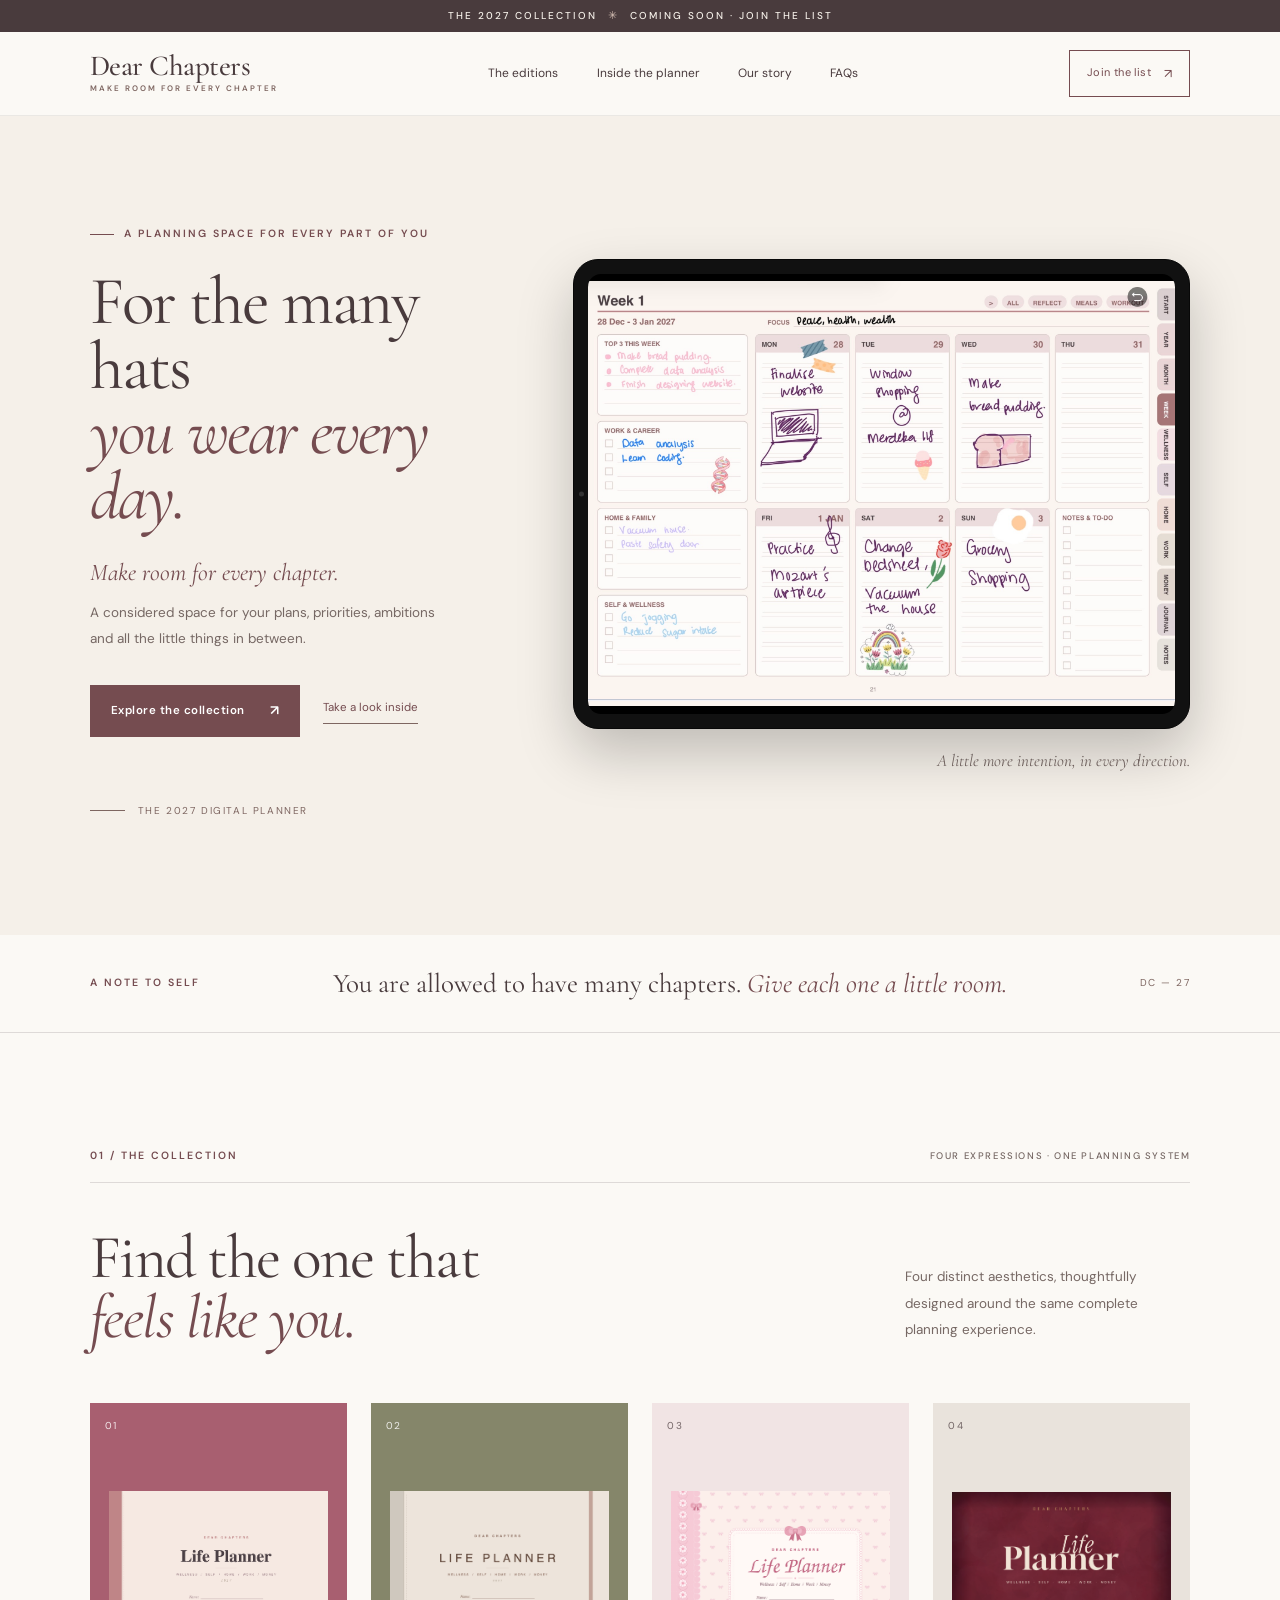
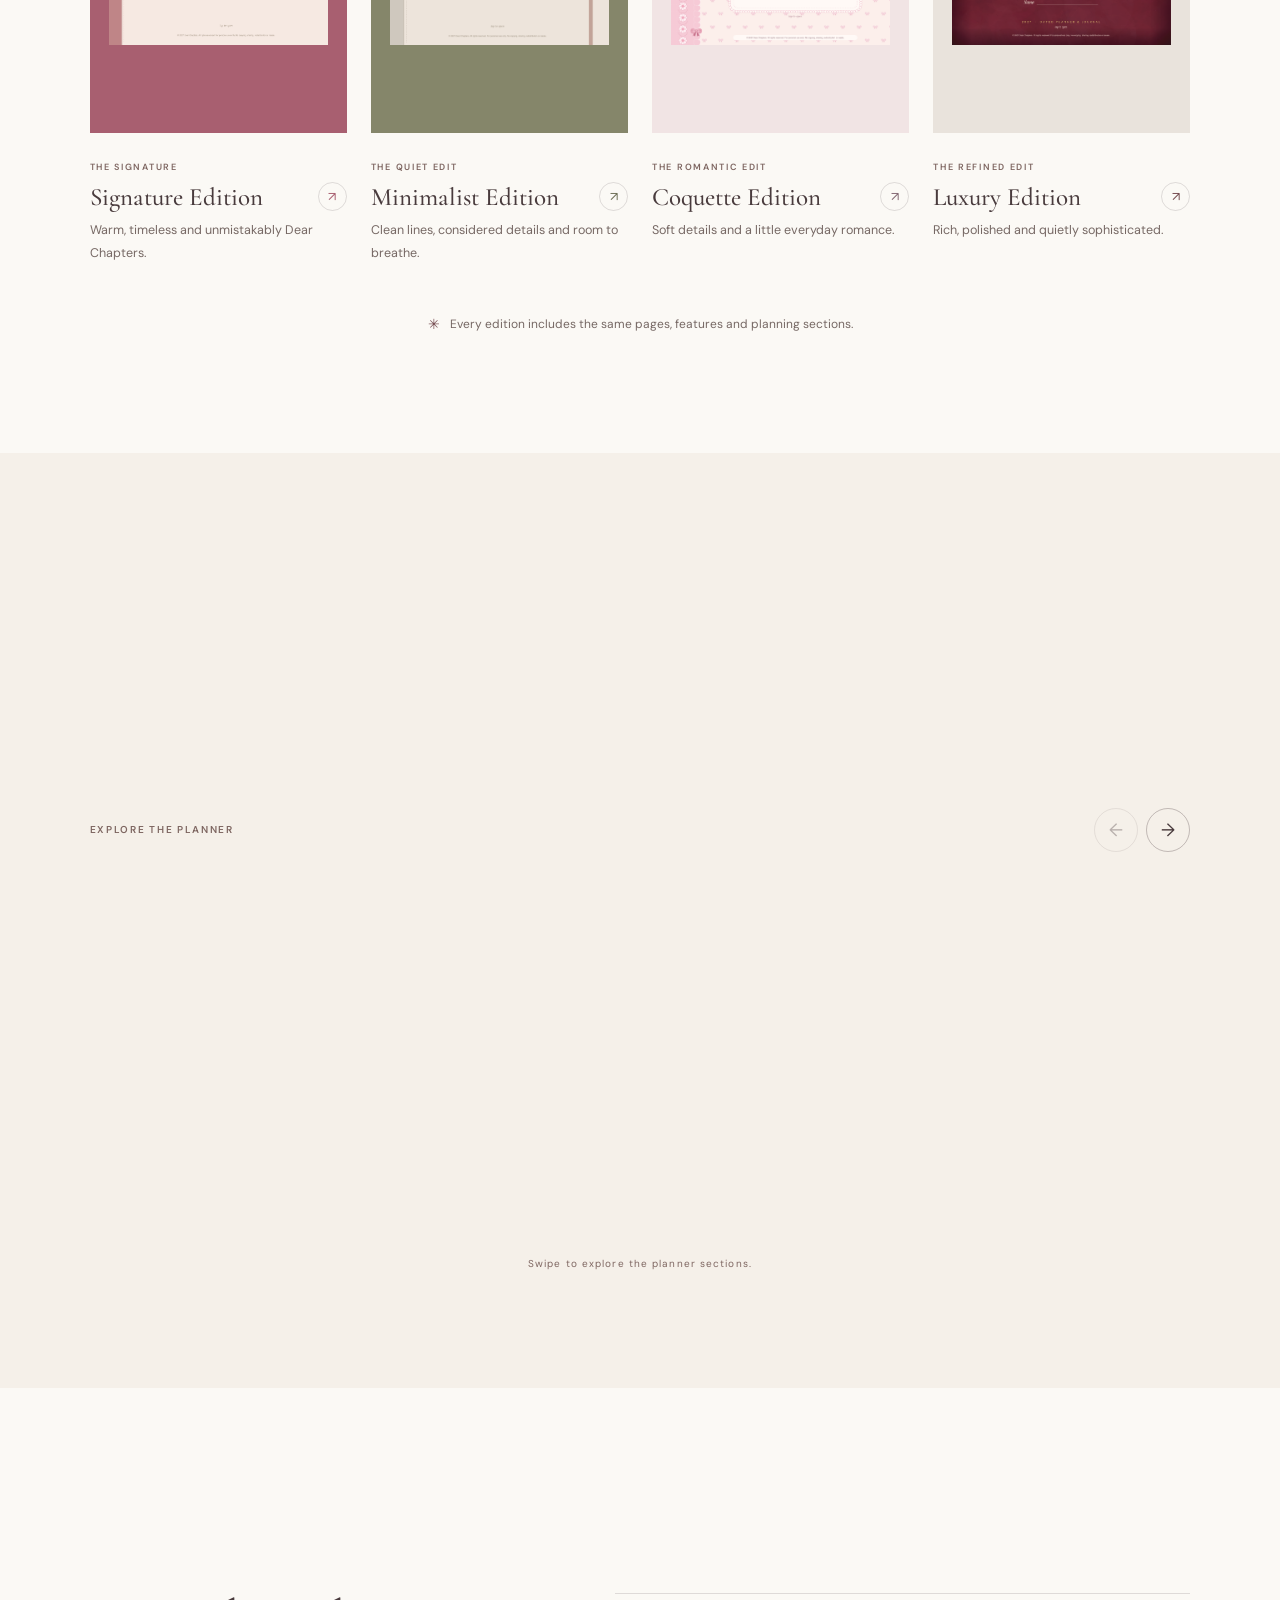
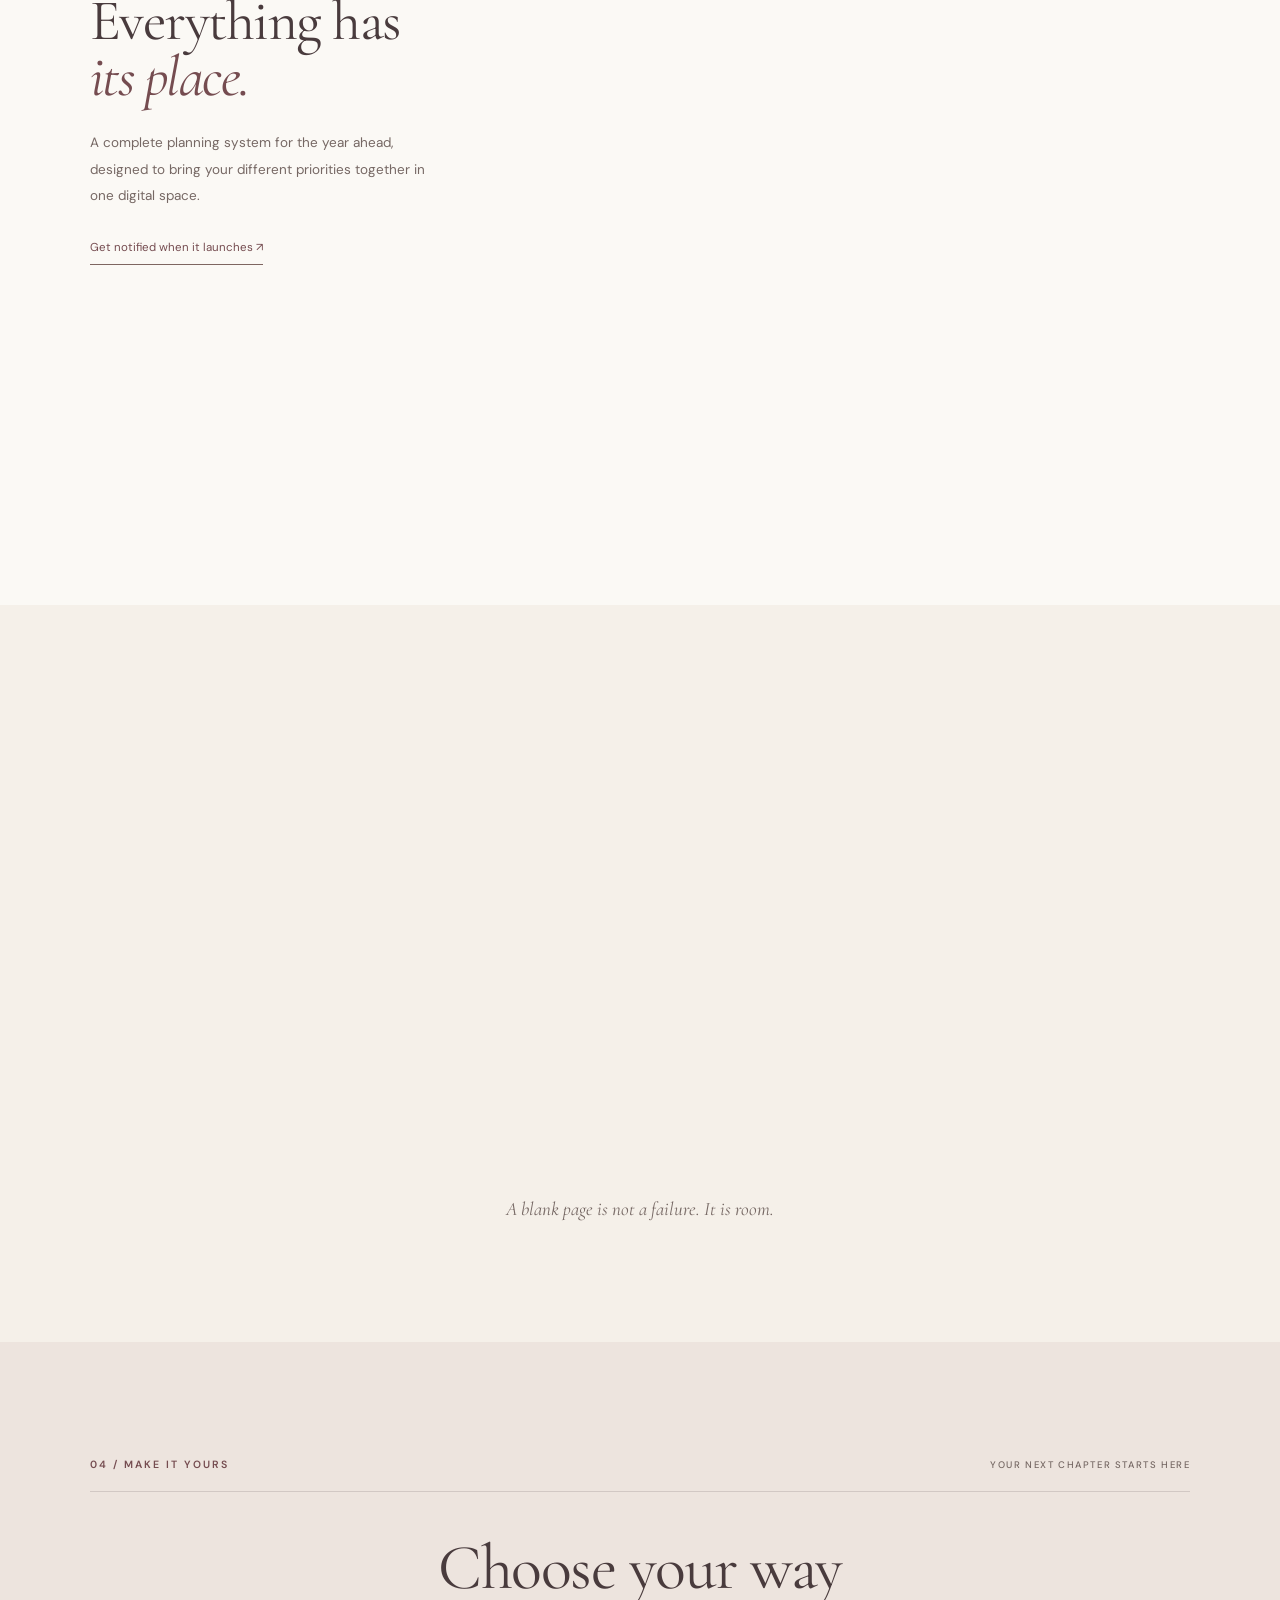
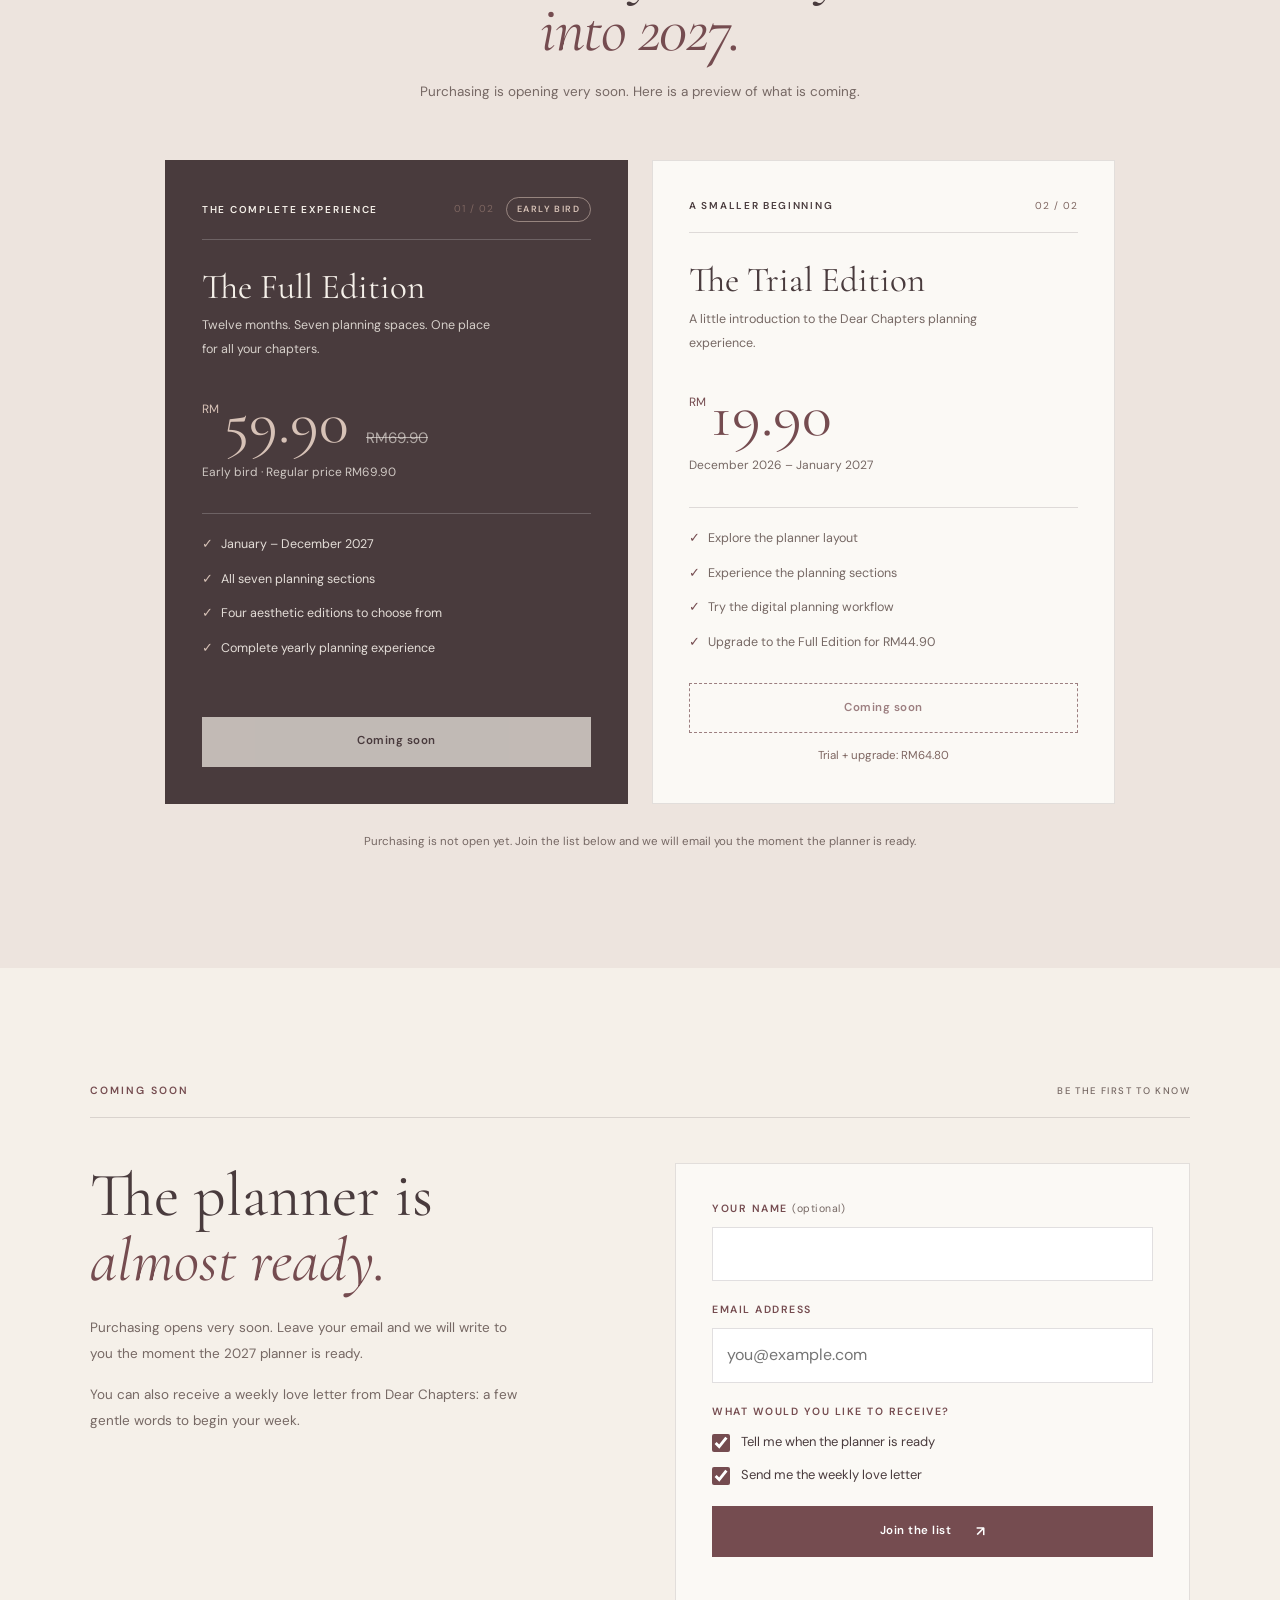
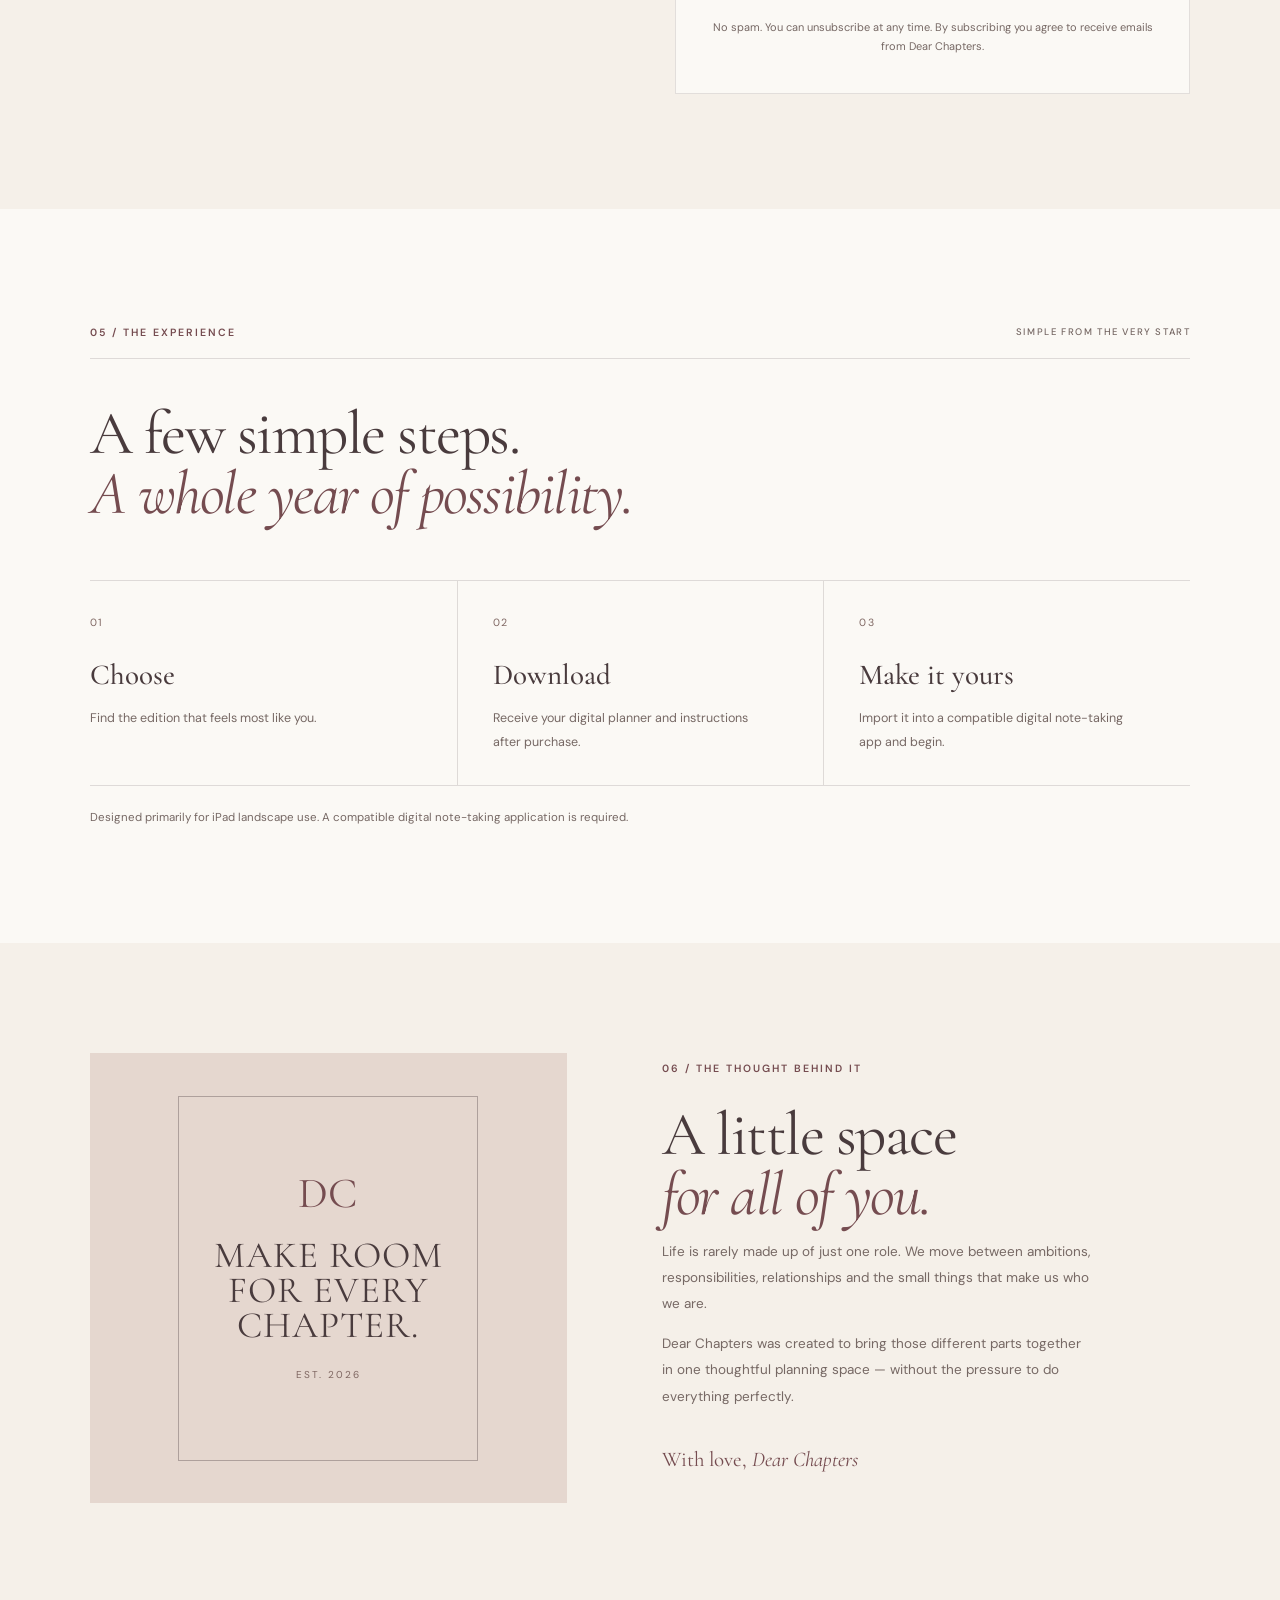
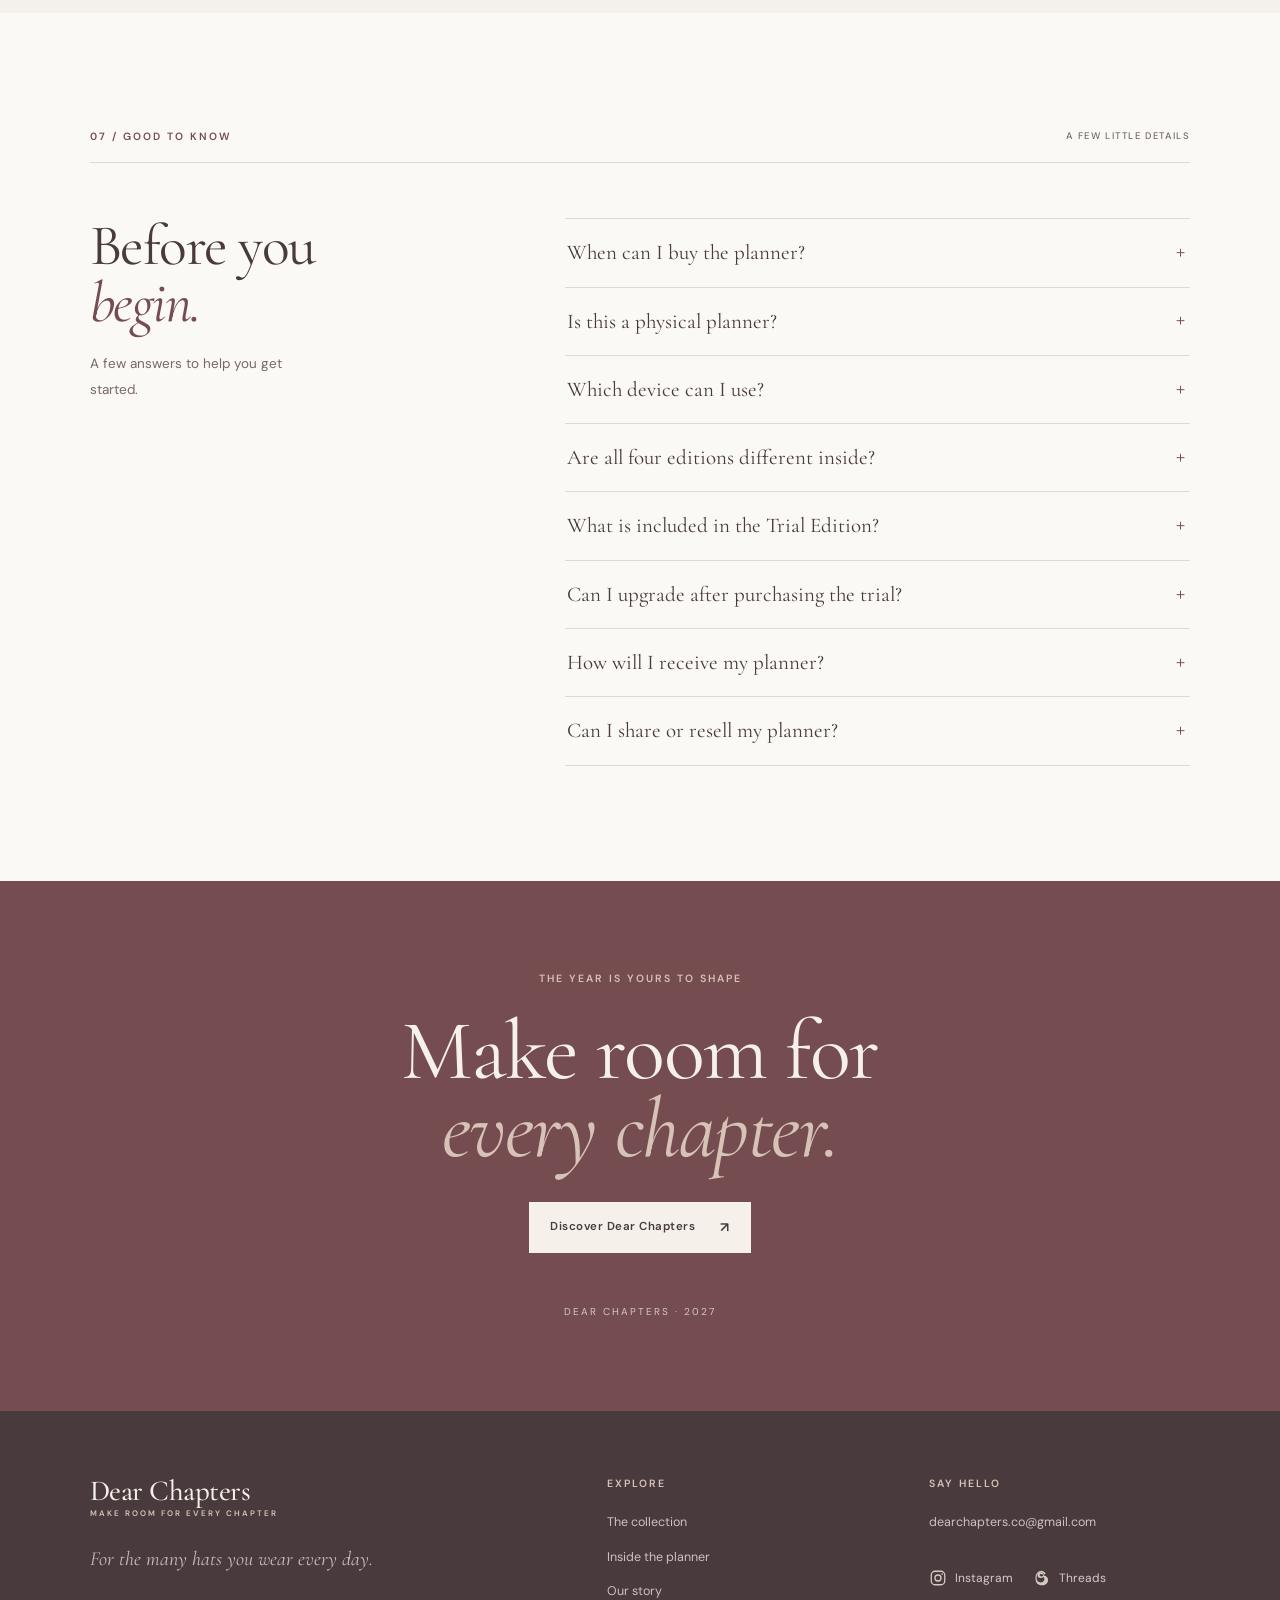
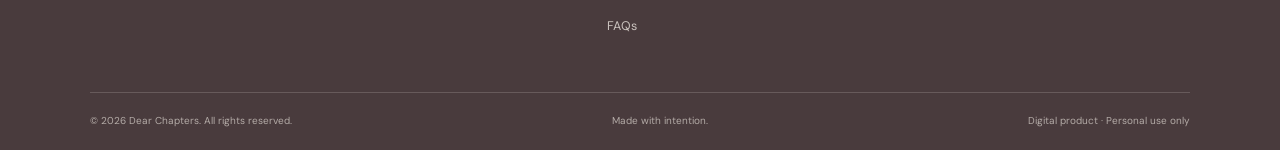
==== commit 599a5da0: "Switch site to coming-soon mode and add subscriber signup - Remove Payhip checkout links from home a" ====
--- a/index.html
+++ b/index.html
@@ -48,7 +48,7 @@
 
   <!-- ANNOUNCEMENT -->
   <div class="announcement">
-    THE 2027 COLLECTION <span>✳</span> MAKE ROOM FOR EVERY CHAPTER
+    THE 2027 COLLECTION <span>✳</span> COMING SOON · JOIN THE LIST
   </div>
 
   <!-- HEADER -->
@@ -67,8 +67,8 @@
         <a href="#faq">FAQs</a>
       </nav>
 
-      <a href="#pricing" class="nav-cta">
-        Find your planner <span>↗</span>
+      <a href="#subscribe" class="nav-cta">
+        Join the list <span>↗</span>
       </a>
 
       <button class="menu-toggle" aria-label="Toggle navigation" aria-expanded="false">
@@ -396,8 +396,8 @@
             together in one digital space.
           </p>
 
-          <a href="#pricing" class="underlined-link">
-            Explore the full edition ↗
+          <a href="#subscribe" class="underlined-link">
+            Get notified when it launches ↗
           </a>
         </div>
 
@@ -470,7 +470,7 @@
 
       <div class="pricing-heading">
         <h2>Choose your way<br><em>into 2027.</em></h2>
-        <p>Start with the full experience or try a smaller beginning.</p>
+        <p>Purchasing is opening very soon. Here is a preview of what is coming.</p>
       </div>
 
       <div class="pricing-grid">
@@ -501,10 +501,8 @@
             <li>Complete yearly planning experience</li>
           </ul>
 
-          <!-- PAYHIP: Full Edition. Replace the link below if you create a separate product per edition. -->
-          <a href="https://payhip.com/b/fzme7" class="button button-light" target="_blank" rel="noopener noreferrer">
-            Choose your edition <span>↗</span>
-          </a>
+          <!-- PAUSED: payment link removed while payment verification is pending.  Original links are listed in README.md -->
+          <span class="button button-light is-soon" aria-disabled="true">Coming soon</span>
         </article>
 
         <article class="price-card price-trial">
@@ -533,10 +531,8 @@
             <li>Upgrade to the Full Edition for RM44.90</li>
           </ul>
 
-          <!-- PAYHIP: Trial Edition -->
-          <a href="https://payhip.com/b/z352C" class="button button-outline" target="_blank" rel="noopener noreferrer">
-            Start with the trial <span>↗</span>
-          </a>
+          <!-- PAUSED: payment link removed while payment verification is pending.  Original links are listed in README.md -->
+          <span class="button button-outline is-soon" aria-disabled="true">Coming soon</span>
 
           <p class="trial-total">Trial + upgrade: RM64.80</p>
         </article>
@@ -544,9 +540,73 @@
       </div>
 
       <p class="pricing-note">
-        The Full Edition is RM59.90 during early bird pricing.
-        Purchasing it directly is RM4.90 less than buying the Trial Edition and upgrading later.
+        Purchasing is not open yet. Join the list below and we will email you the moment the planner is ready.
       </p>
+
+    </section>
+
+    <!-- SUBSCRIBE / COMING SOON -->
+    <section class="subscribe section-pad" id="subscribe">
+
+      <div class="section-topline">
+        <span class="eyebrow">COMING SOON</span>
+        <span class="section-side-note">BE THE FIRST TO KNOW</span>
+      </div>
+
+      <div class="subscribe-inner">
+
+        <div class="subscribe-copy">
+          <h2>The planner is<br><em>almost ready.</em></h2>
+          <p>
+            Purchasing opens very soon. Leave your email and we will write to you the moment
+            the 2027 planner is ready.
+          </p>
+          <p>
+            You can also receive a weekly love letter from Dear Chapters: a few gentle words
+            to begin your week.
+          </p>
+        </div>
+
+        <form class="subscribe-form" id="subscribe-form" novalidate>
+
+          <label class="field">
+            <span>Your name <em>(optional)</em></span>
+            <input type="text" name="name" autocomplete="given-name" maxlength="80">
+          </label>
+
+          <label class="field">
+            <span>Email address</span>
+            <input type="email" name="email" required autocomplete="email" maxlength="200" placeholder="you@example.com">
+          </label>
+
+          <fieldset class="choices">
+            <legend>What would you like to receive?</legend>
+            <label class="check">
+              <input type="checkbox" name="wants_launch" checked>
+              <span>Tell me when the planner is ready</span>
+            </label>
+            <label class="check">
+              <input type="checkbox" name="wants_love_letter" checked>
+              <span>Send me the weekly love letter</span>
+            </label>
+          </fieldset>
+
+          <!-- spam trap: real visitors never see or fill this in -->
+          <div class="hp" aria-hidden="true">
+            <label>Leave this empty <input type="text" name="company" tabindex="-1" autocomplete="off"></label>
+          </div>
+
+          <button type="submit" class="button button-dark">Join the list <span>↗</span></button>
+
+          <p class="subscribe-status" role="status" aria-live="polite"></p>
+
+          <p class="subscribe-fine">
+            No spam. You can unsubscribe at any time. By subscribing you agree to receive emails from Dear Chapters.
+          </p>
+
+        </form>
+
+      </div>
 
     </section>
 
@@ -639,6 +699,11 @@
         </div>
 
         <div class="faq-list">
+
+          <details>
+            <summary>When can I buy the planner?<span>＋</span></summary>
+            <p>Purchasing opens very soon. Join the list above and we will email you the moment the planner is ready. You can also choose to receive the weekly love letter.</p>
+          </details>
 
           <details>
             <summary>Is this a physical planner?<span>＋</span></summary>
@@ -752,12 +817,12 @@
   </footer>
 
   <!-- STICKY MOBILE BUY BAR -->
-  <div class="buy-bar" aria-label="Quick purchase">
+  <div class="buy-bar" aria-label="Join the launch list">
     <div class="buy-bar-text">
-      <small>EARLY BIRD</small>
-      <strong>Full Edition · RM59.90</strong>
+      <small>COMING SOON</small>
+      <strong>Dear Chapters 2027 Planner</strong>
     </div>
-    <a href="#pricing" class="button">Choose <span>↗</span></a>
+    <a href="#subscribe" class="button">Notify me <span>↗</span></a>
   </div>
 
   <script src="script.js"></script>
--- a/style.css
+++ b/style.css
@@ -2454,3 +2454,171 @@
   .js .reveal { opacity: 1 !important; transform: none !important; transition: none !important; }
   .inside-gallery { scroll-behavior: auto !important; }
 }
+
+
+/* ---------------------------------------------------------
+   COMING SOON + SUBSCRIBE
+   --------------------------------------------------------- */
+
+.button.is-soon {
+  cursor: default;
+  pointer-events: none;
+  opacity: 0.7;
+}
+
+.button.is-soon.button-outline {
+  border-style: dashed;
+}
+
+.subscribe {
+  background: var(--ivory);
+}
+
+.subscribe-inner {
+  display: grid;
+  grid-template-columns: 1fr 1fr;
+  gap: 70px;
+  align-items: start;
+  max-width: var(--page-width);
+  margin: 45px auto 0;
+}
+
+.subscribe-copy h2 {
+  margin: 0 0 22px;
+  font-family: var(--serif);
+  font-size: clamp(40px, 5vw, 62px);
+  font-weight: 400;
+  line-height: 1.05;
+}
+
+.subscribe-copy h2 em {
+  color: var(--burgundy);
+}
+
+.subscribe-copy p {
+  max-width: 440px;
+  margin: 0 0 14px;
+  color: var(--muted);
+  font-size: 13.5px;
+  line-height: 1.95;
+}
+
+.subscribe-form {
+  display: grid;
+  gap: 20px;
+  padding: 36px;
+  border: 1px solid rgba(73, 59, 61, 0.14);
+  background: var(--paper);
+}
+
+.subscribe-form .field {
+  display: grid;
+  gap: 8px;
+}
+
+.subscribe-form .field > span,
+.subscribe-form legend {
+  color: var(--burgundy);
+  font-size: 10.5px;
+  font-weight: 600;
+  letter-spacing: 1.5px;
+  text-transform: uppercase;
+}
+
+.subscribe-form .field em {
+  font-style: normal;
+  font-weight: 400;
+  letter-spacing: 0.5px;
+  text-transform: none;
+  color: var(--muted);
+}
+
+.subscribe-form input[type="text"],
+.subscribe-form input[type="email"] {
+  width: 100%;
+  min-height: 48px;
+  padding: 12px 14px;
+  border: 1px solid var(--line);
+  border-radius: 0;
+  background: var(--white);
+  color: var(--ink);
+  font: inherit;
+  font-size: 16px;
+}
+
+.subscribe-form input:focus-visible {
+  outline: 2px solid var(--burgundy);
+  outline-offset: 2px;
+}
+
+.subscribe-form .choices {
+  display: grid;
+  gap: 12px;
+  margin: 0;
+  padding: 0;
+  border: 0;
+}
+
+.subscribe-form legend {
+  margin-bottom: 10px;
+  padding: 0;
+}
+
+.subscribe-form .check {
+  display: flex;
+  align-items: flex-start;
+  gap: 11px;
+  cursor: pointer;
+  font-size: 13px;
+  line-height: 1.6;
+}
+
+.subscribe-form .check input {
+  flex: none;
+  width: 18px;
+  height: 18px;
+  margin: 2px 0 0;
+  accent-color: var(--burgundy);
+}
+
+.subscribe-form .button {
+  width: 100%;
+  border: 0;
+  cursor: pointer;
+}
+
+.subscribe-form .button:disabled {
+  opacity: 0.6;
+  cursor: wait;
+}
+
+.subscribe-status {
+  min-height: 1.6em;
+  margin: 0;
+  font-size: 13px;
+  text-align: center;
+}
+
+.subscribe-status.is-ok { color: var(--burgundy); }
+.subscribe-status.is-error { color: #A13A3A; }
+
+.subscribe-fine {
+  margin: 0;
+  color: var(--muted);
+  font-size: 11px;
+  line-height: 1.8;
+  text-align: center;
+}
+
+.hp {
+  position: absolute;
+  left: -9999px;
+  width: 1px;
+  height: 1px;
+  overflow: hidden;
+}
+
+@media (max-width: 800px) {
+  .subscribe-inner { grid-template-columns: 1fr; gap: 40px; }
+  .subscribe-form { padding: 26px 20px; }
+}
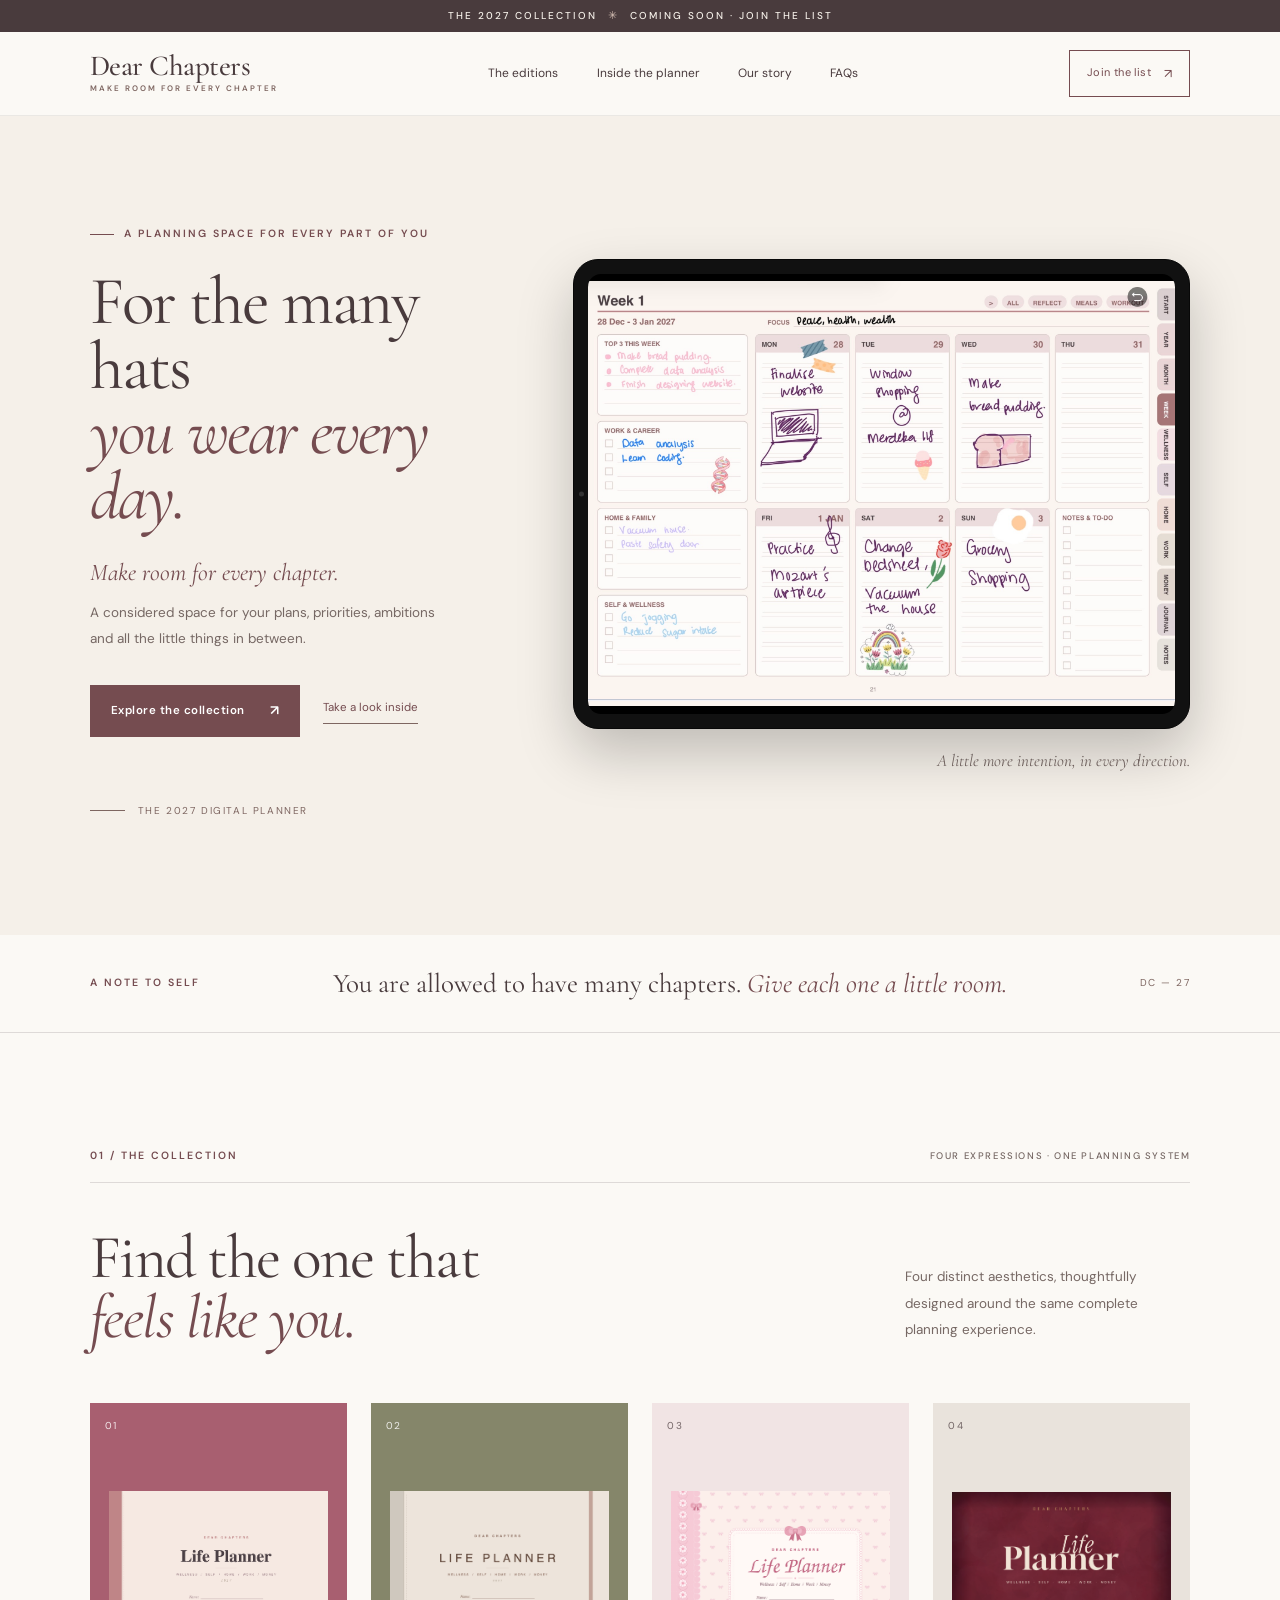
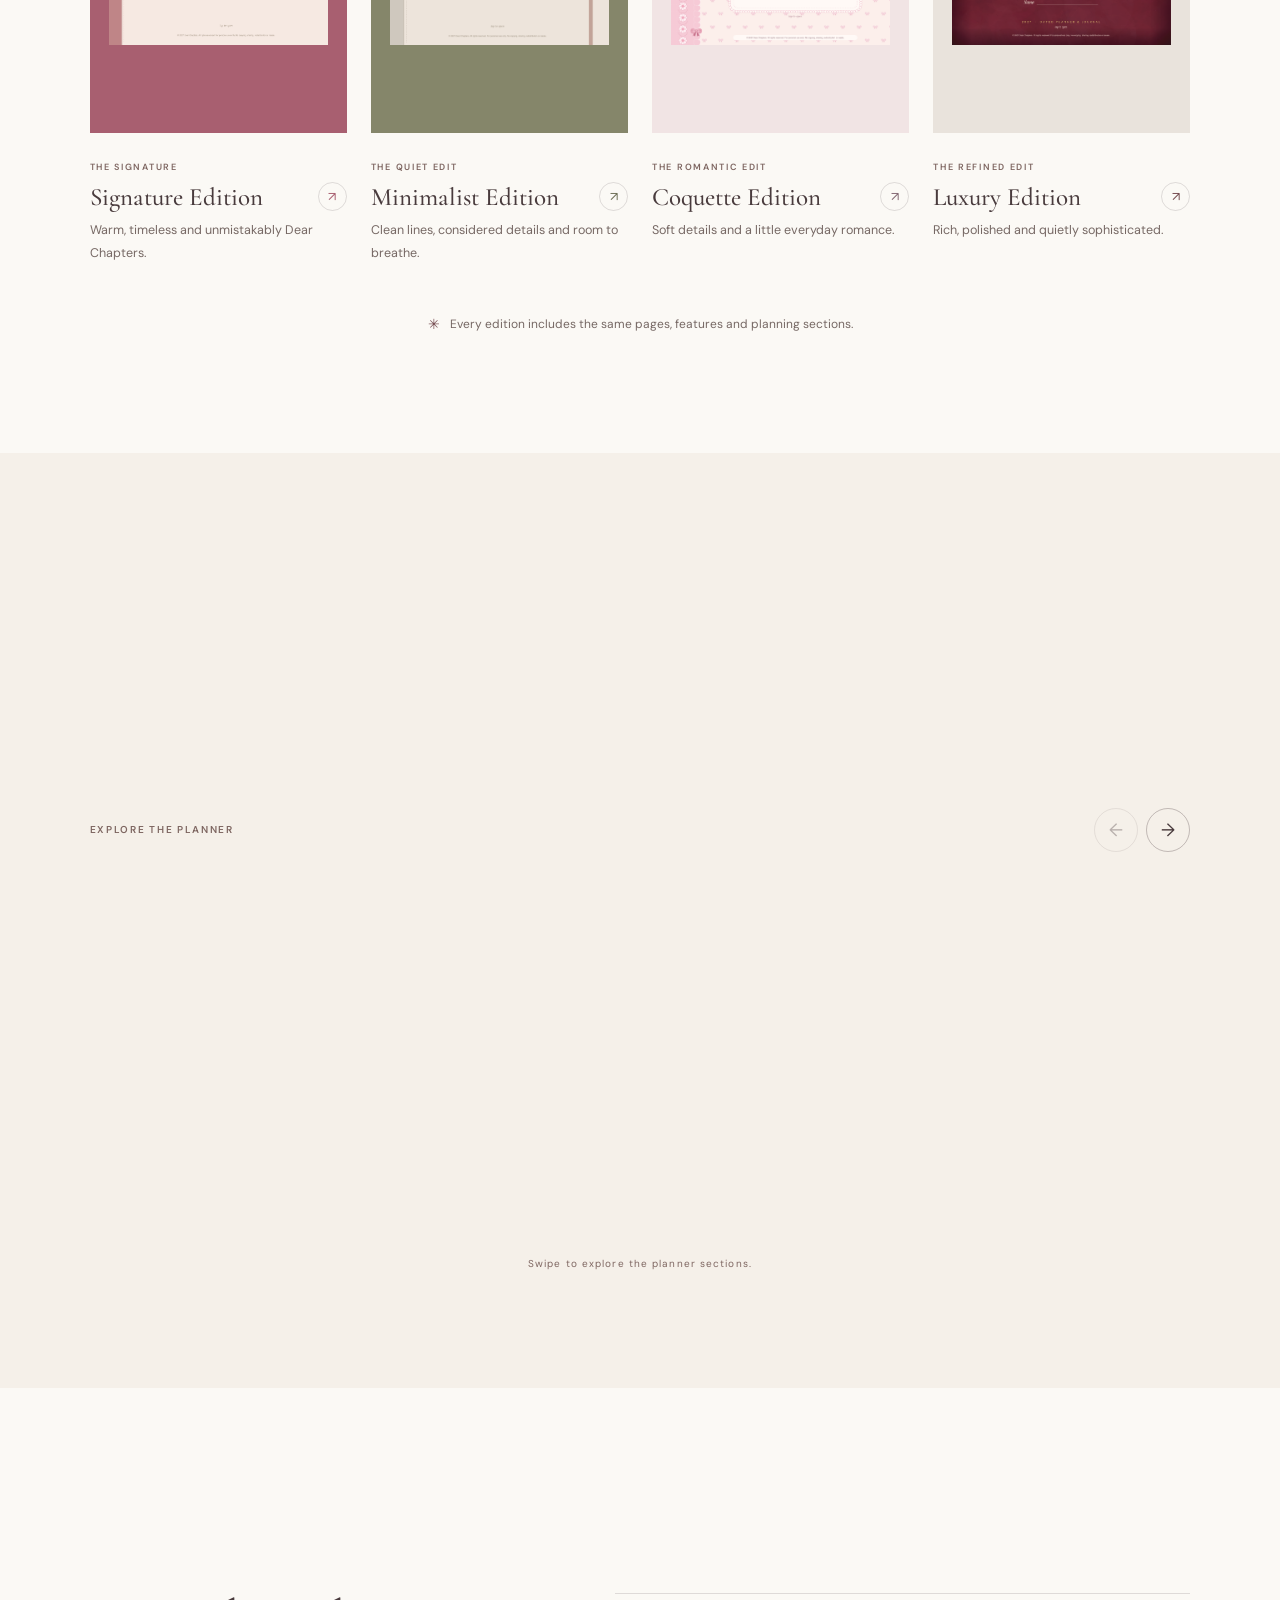
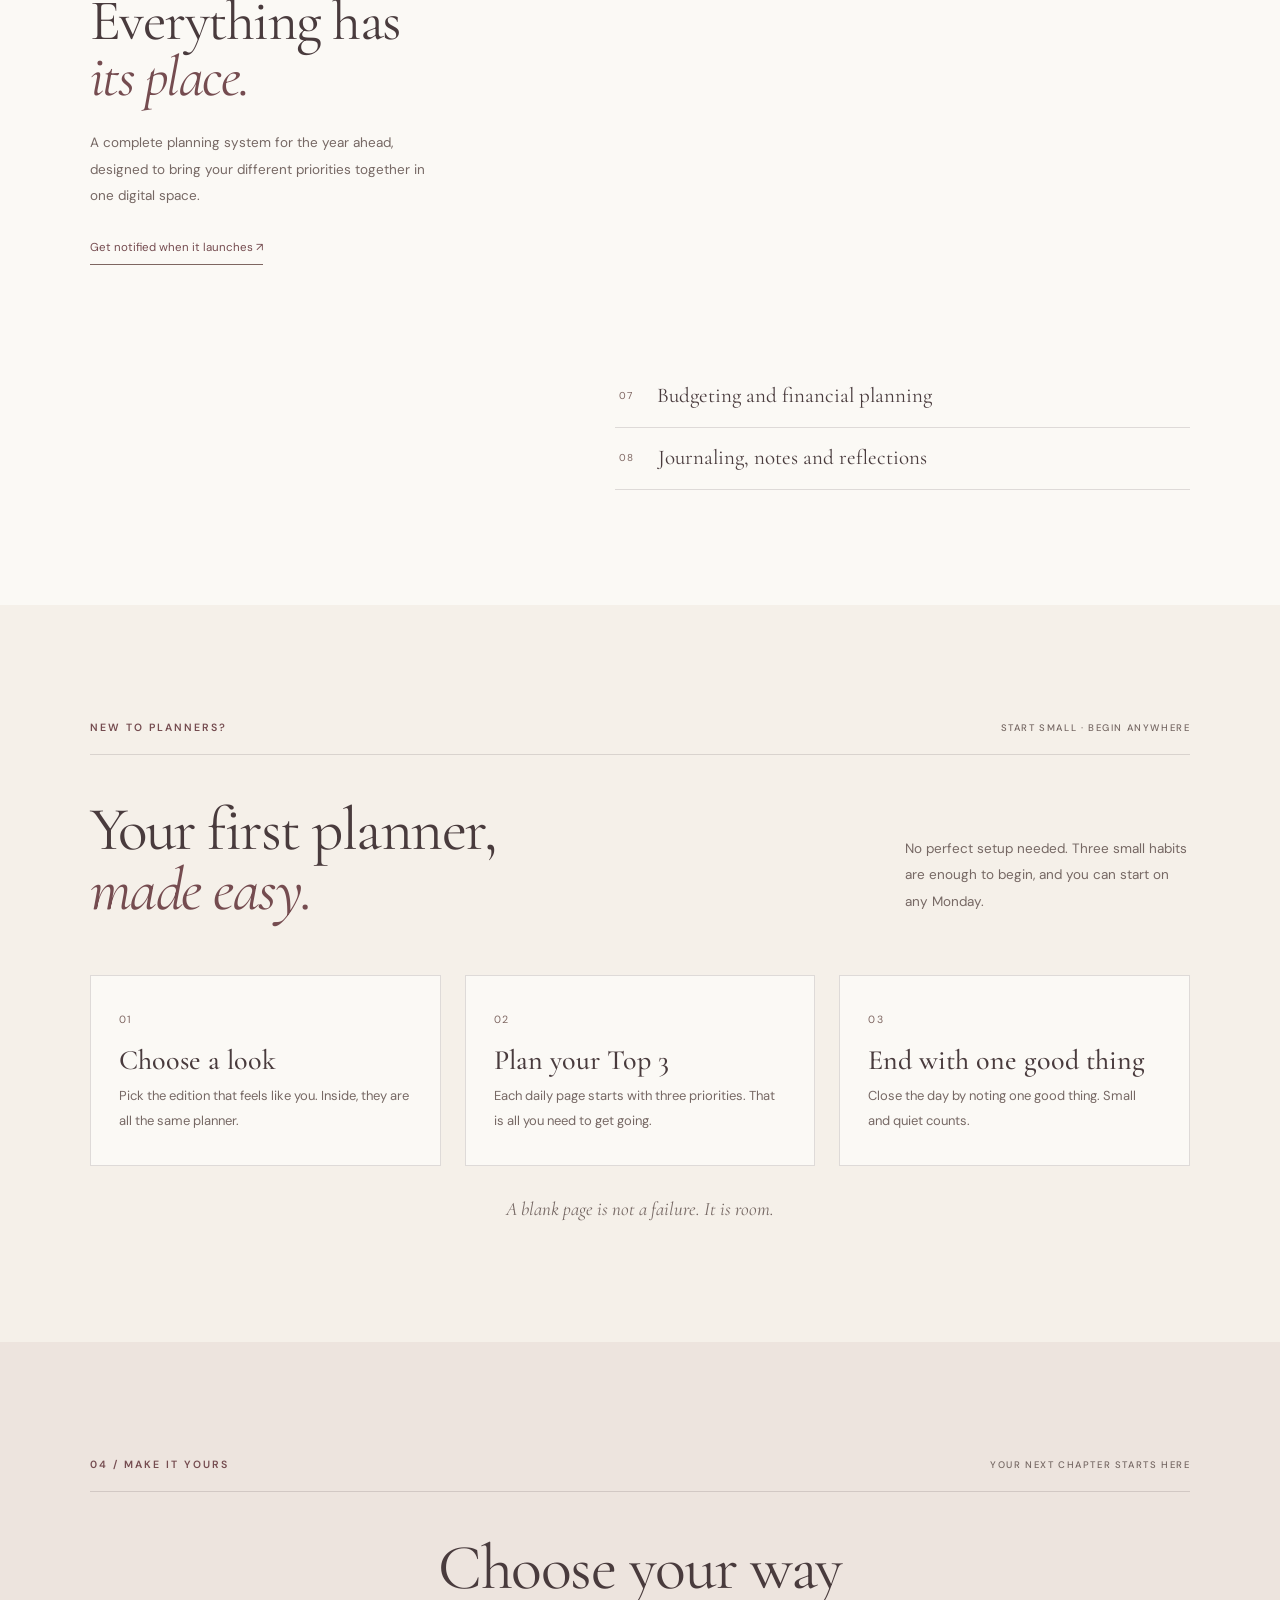
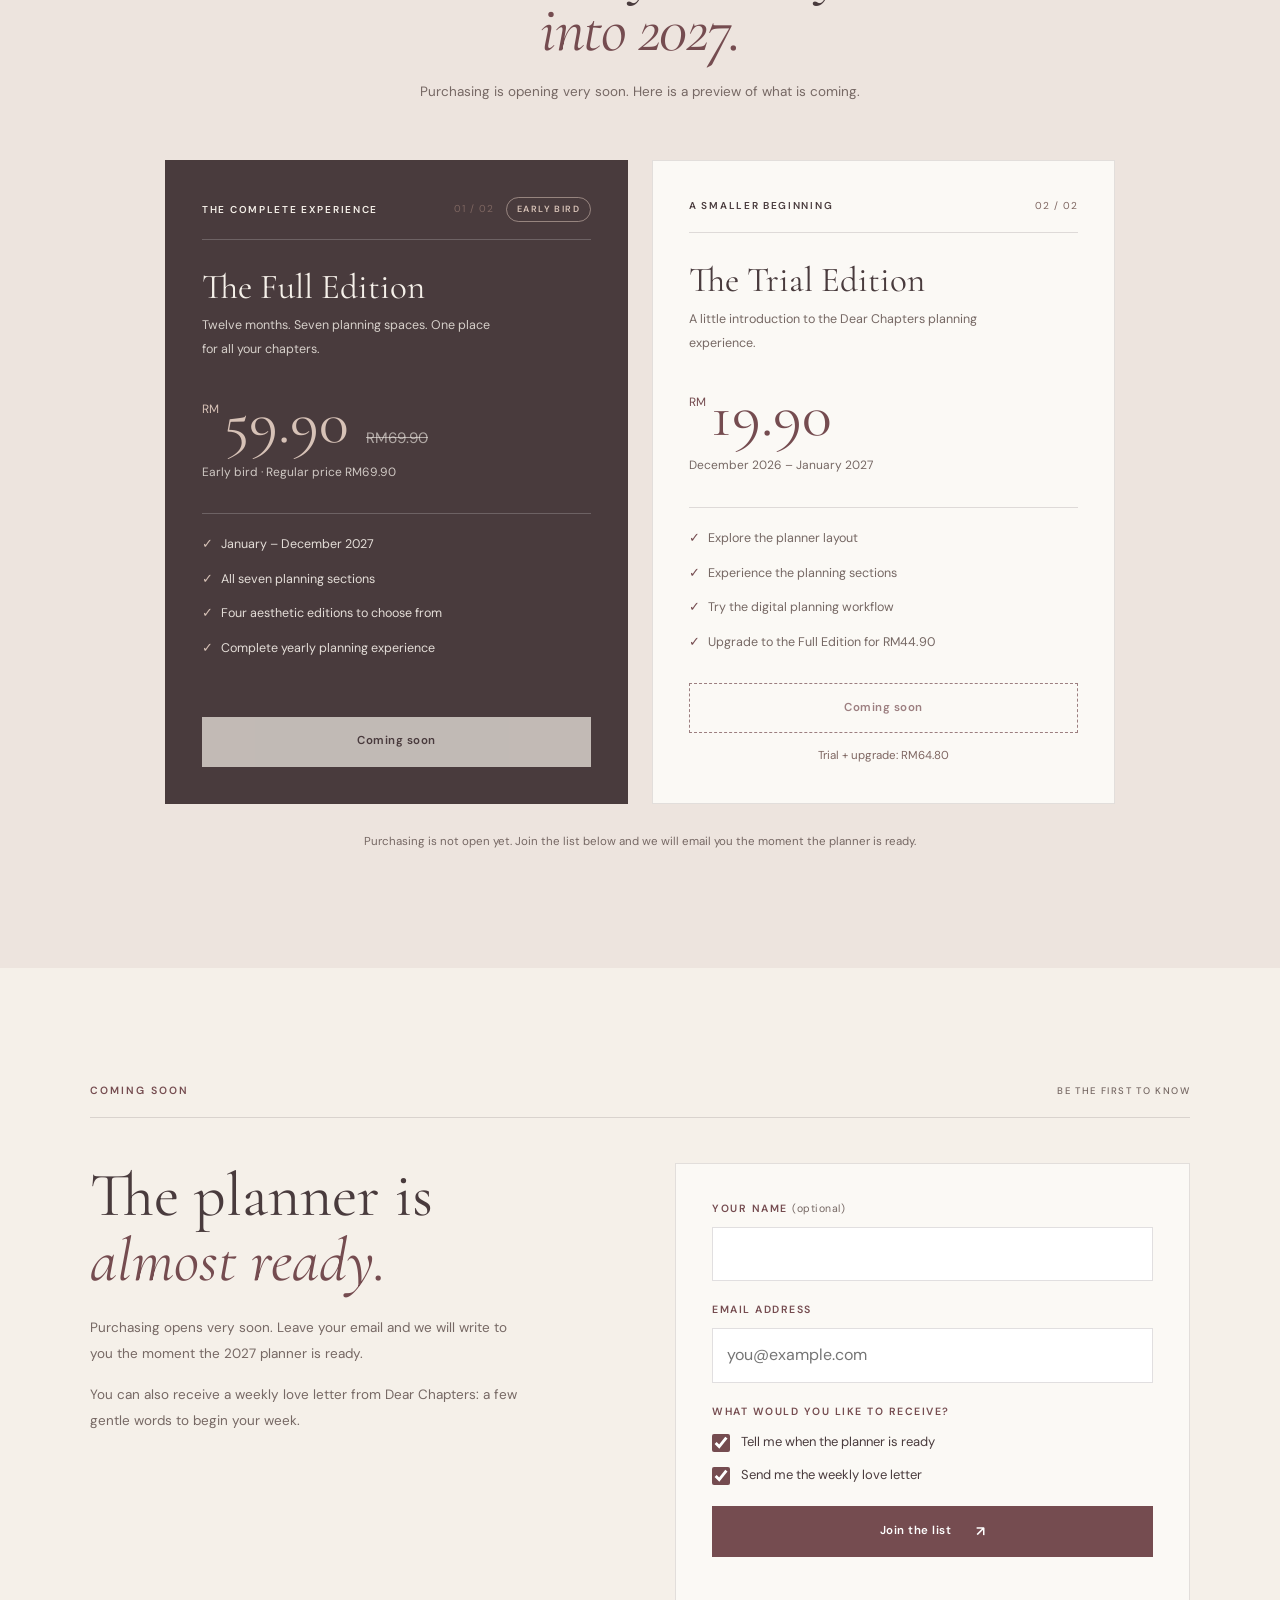
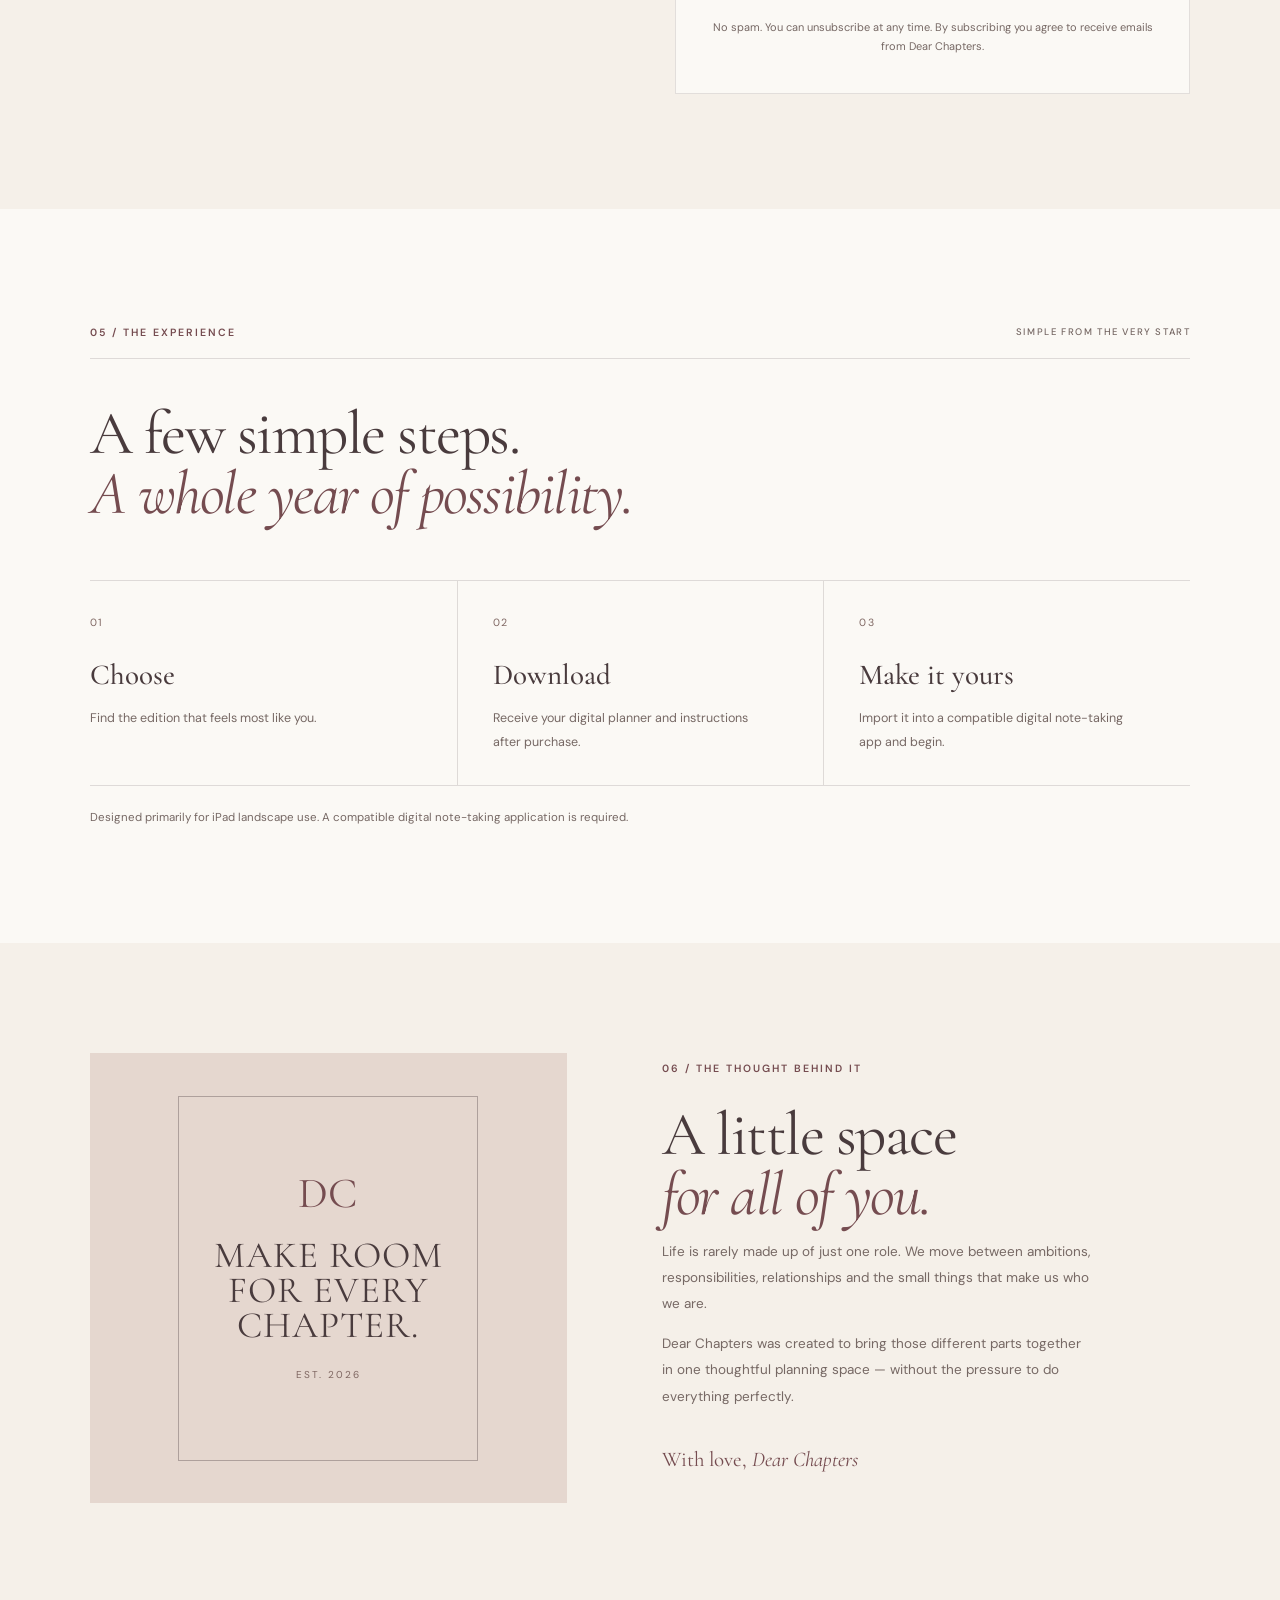
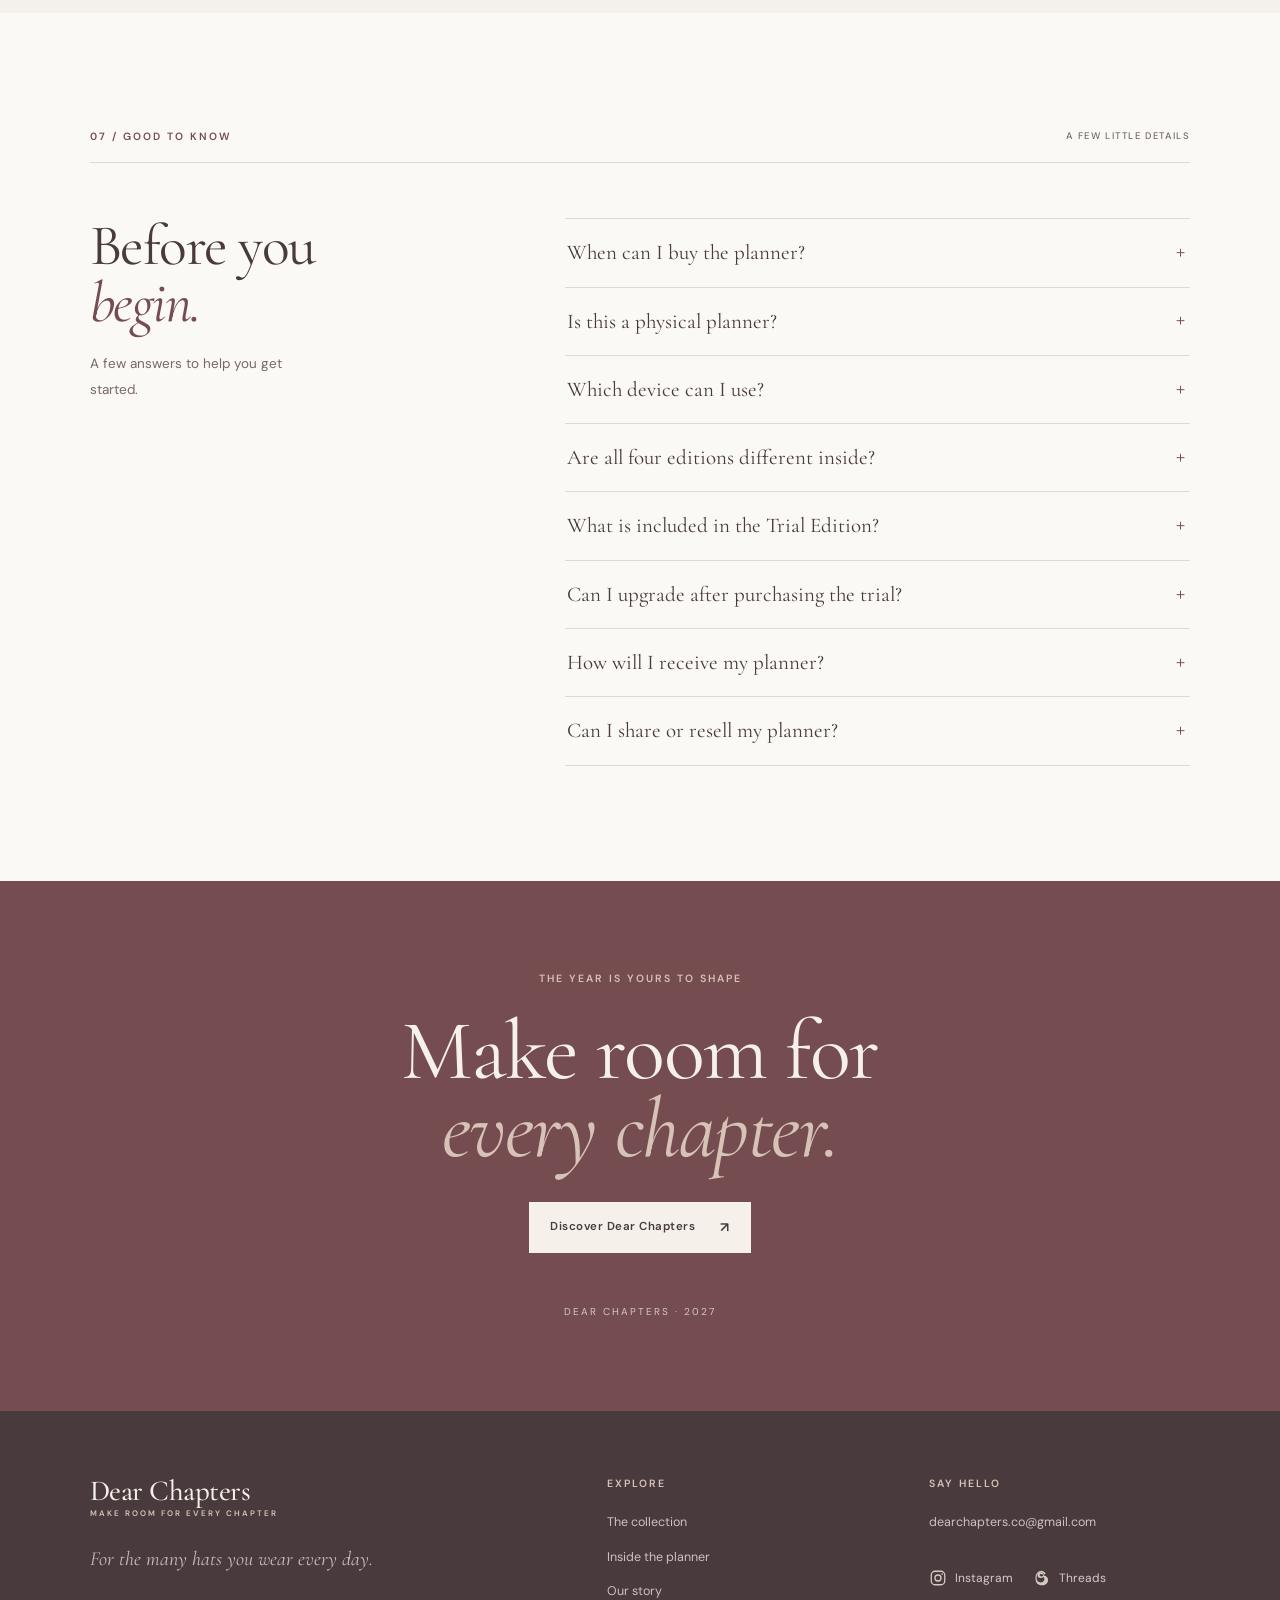
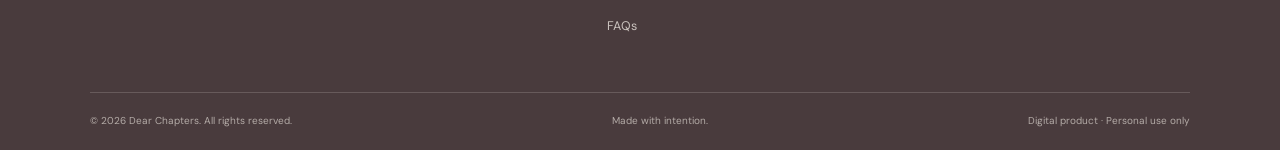
==== commit 8e28a0bd: "Cache-bust script.js so the Supabase connection loads Co-Authored-By: Claude Sonnet 5.5 <noreply@ant" ====
--- a/index.html
+++ b/index.html
@@ -825,7 +825,7 @@
     <a href="#subscribe" class="button">Notify me <span>↗</span></a>
   </div>
 
-  <script src="script.js"></script>
+  <script src="script.js?v=2"></script>
 
 </body>
 </html>
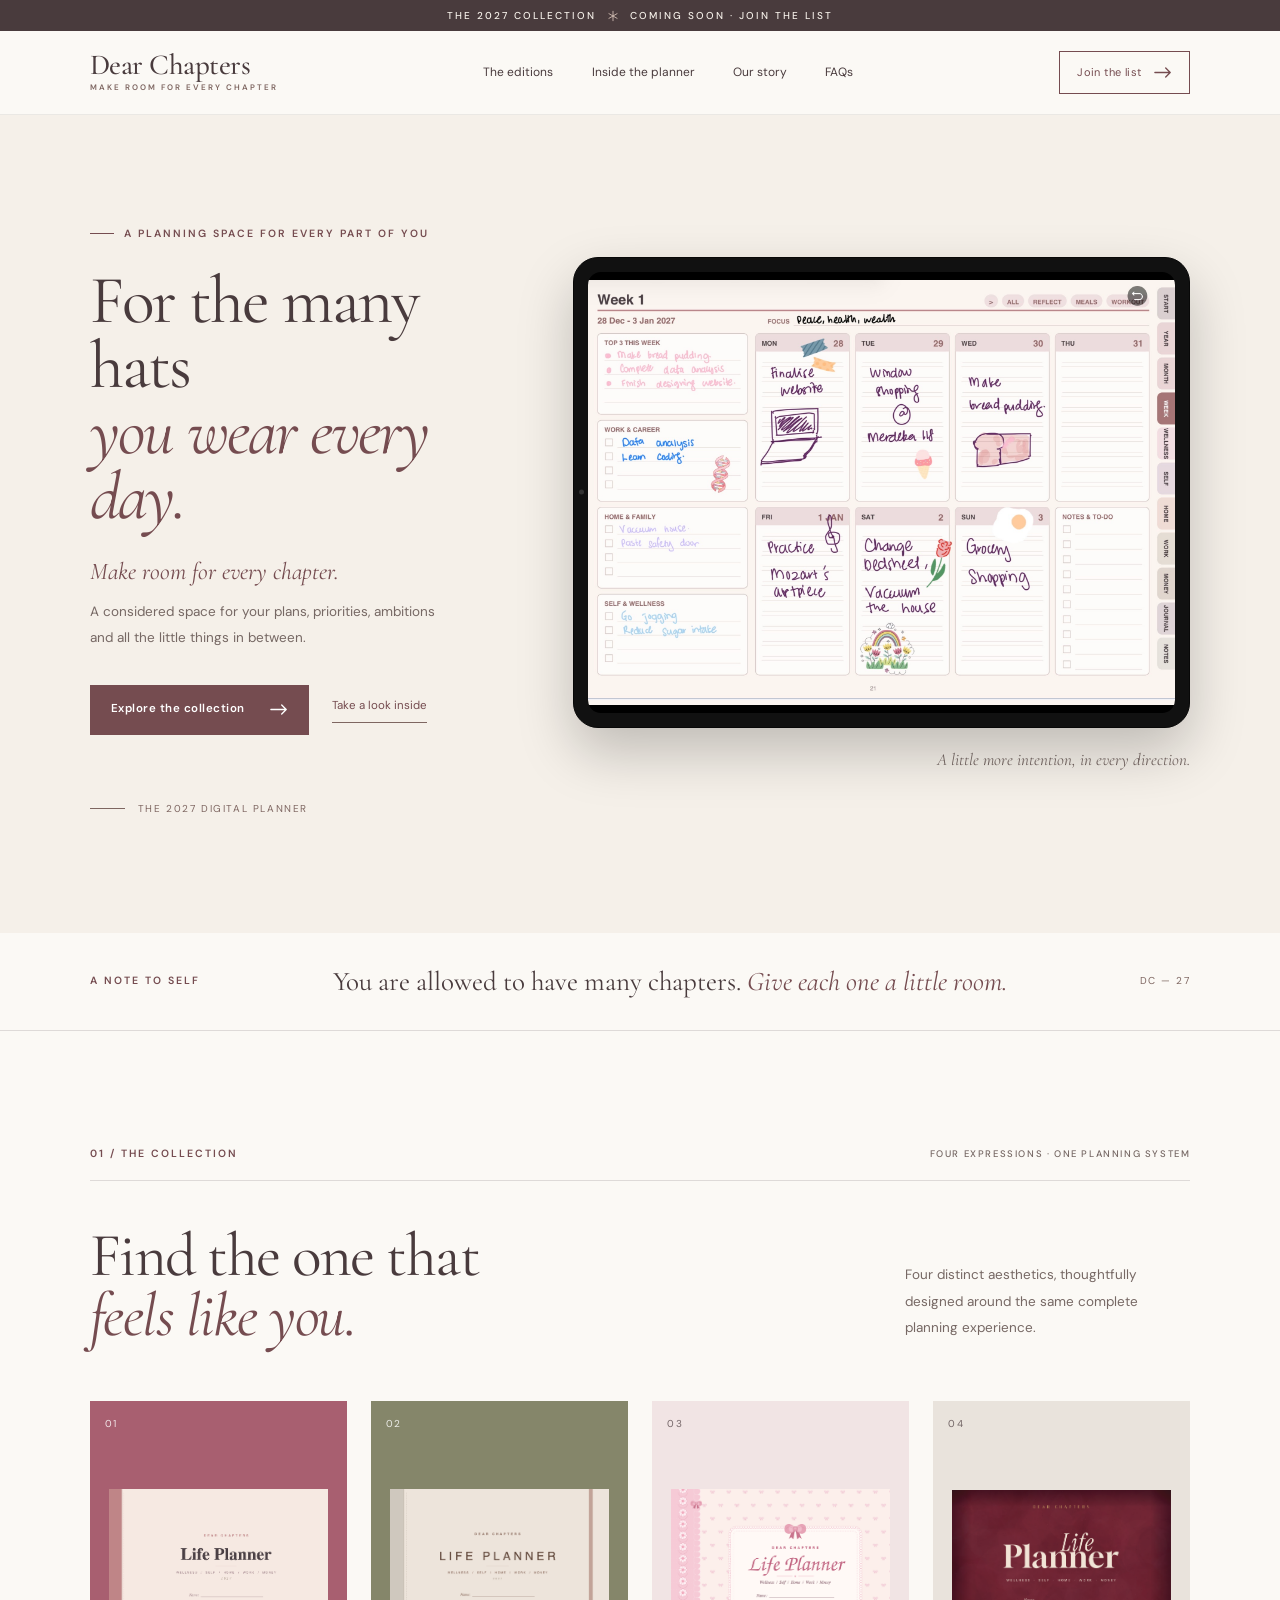
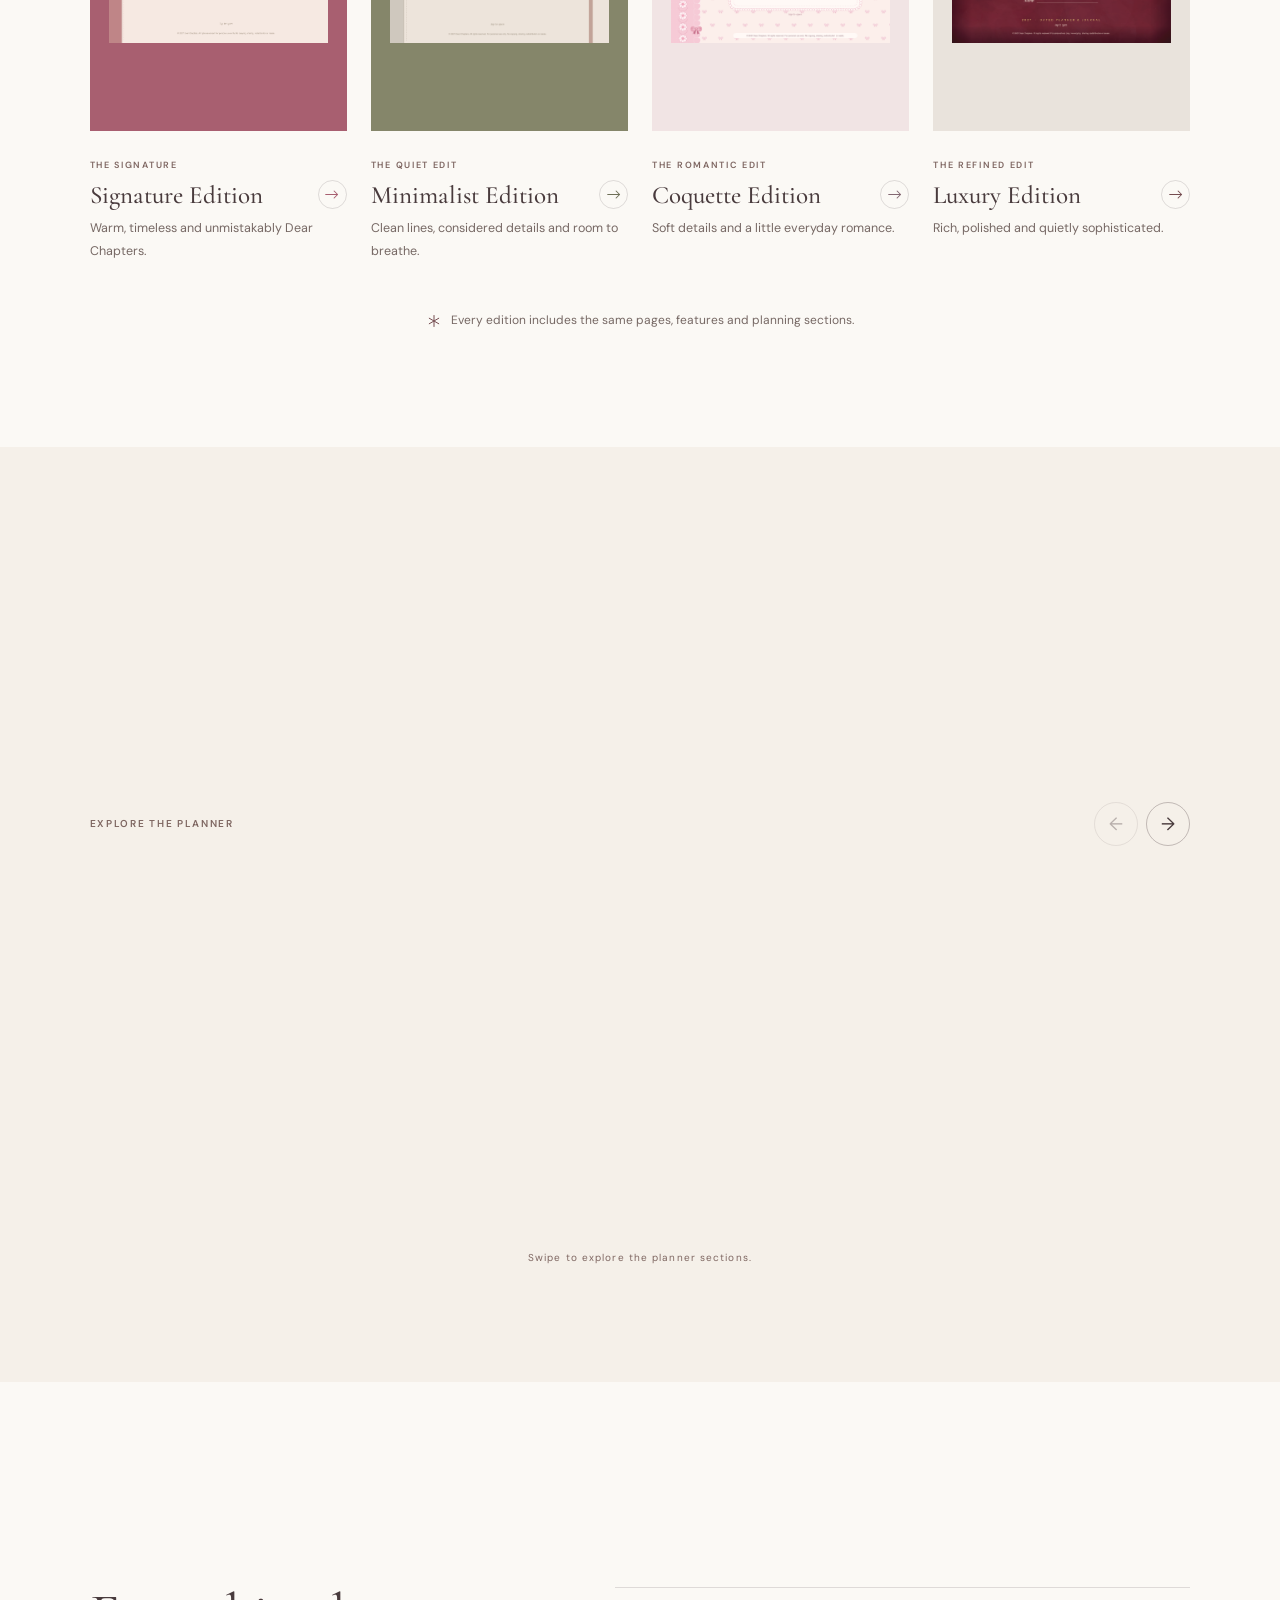
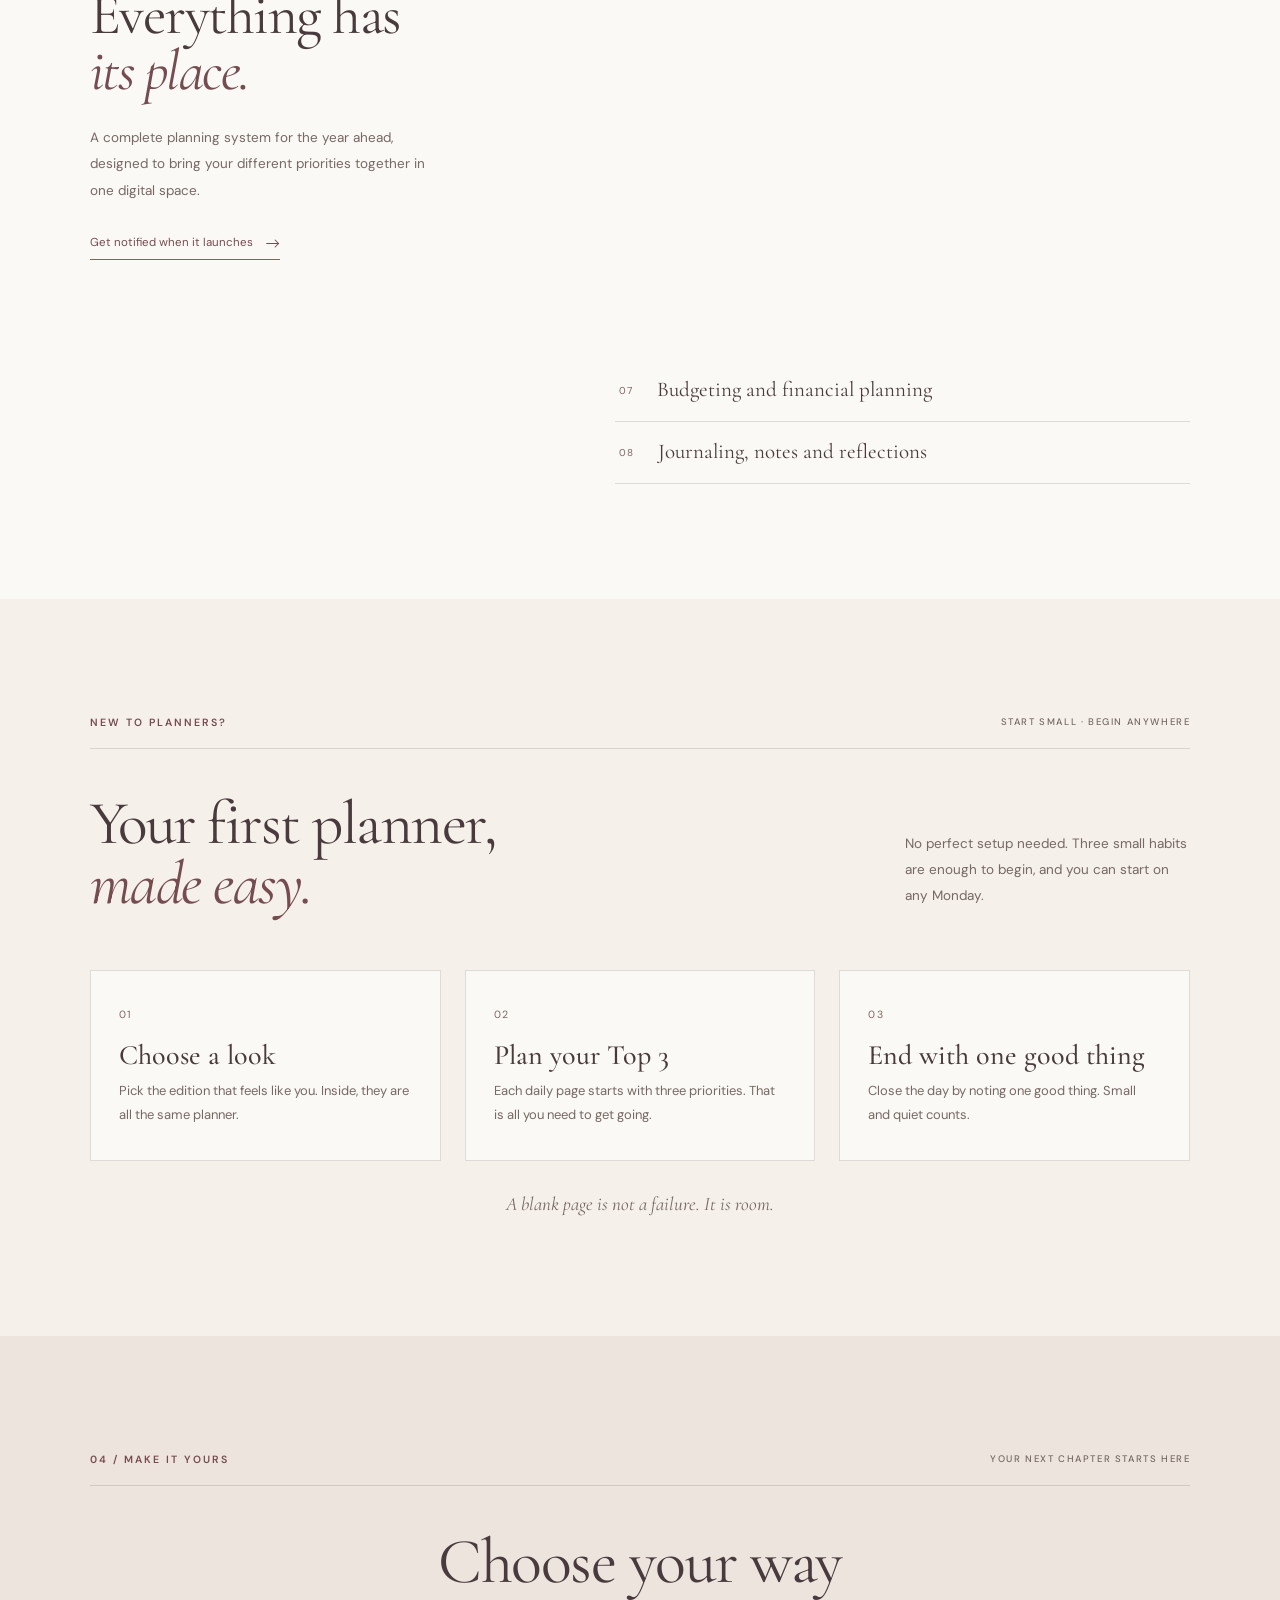
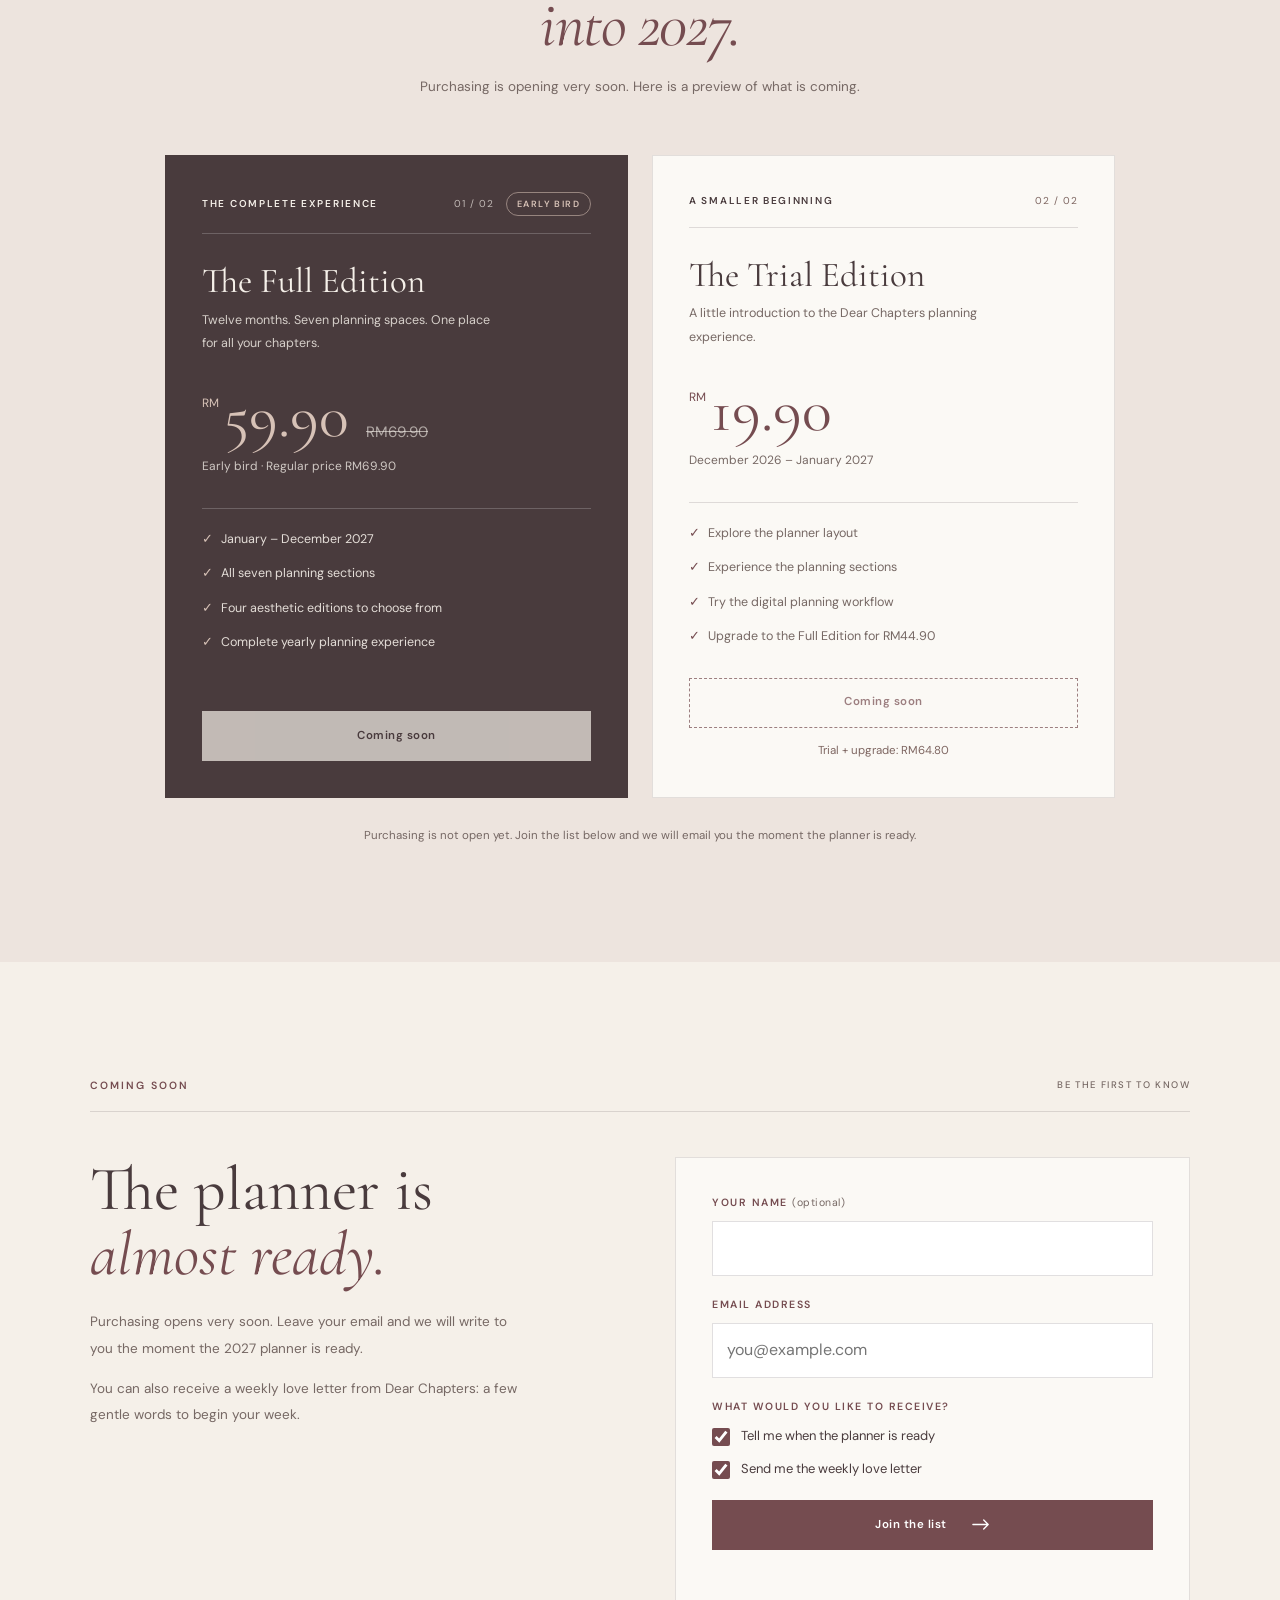
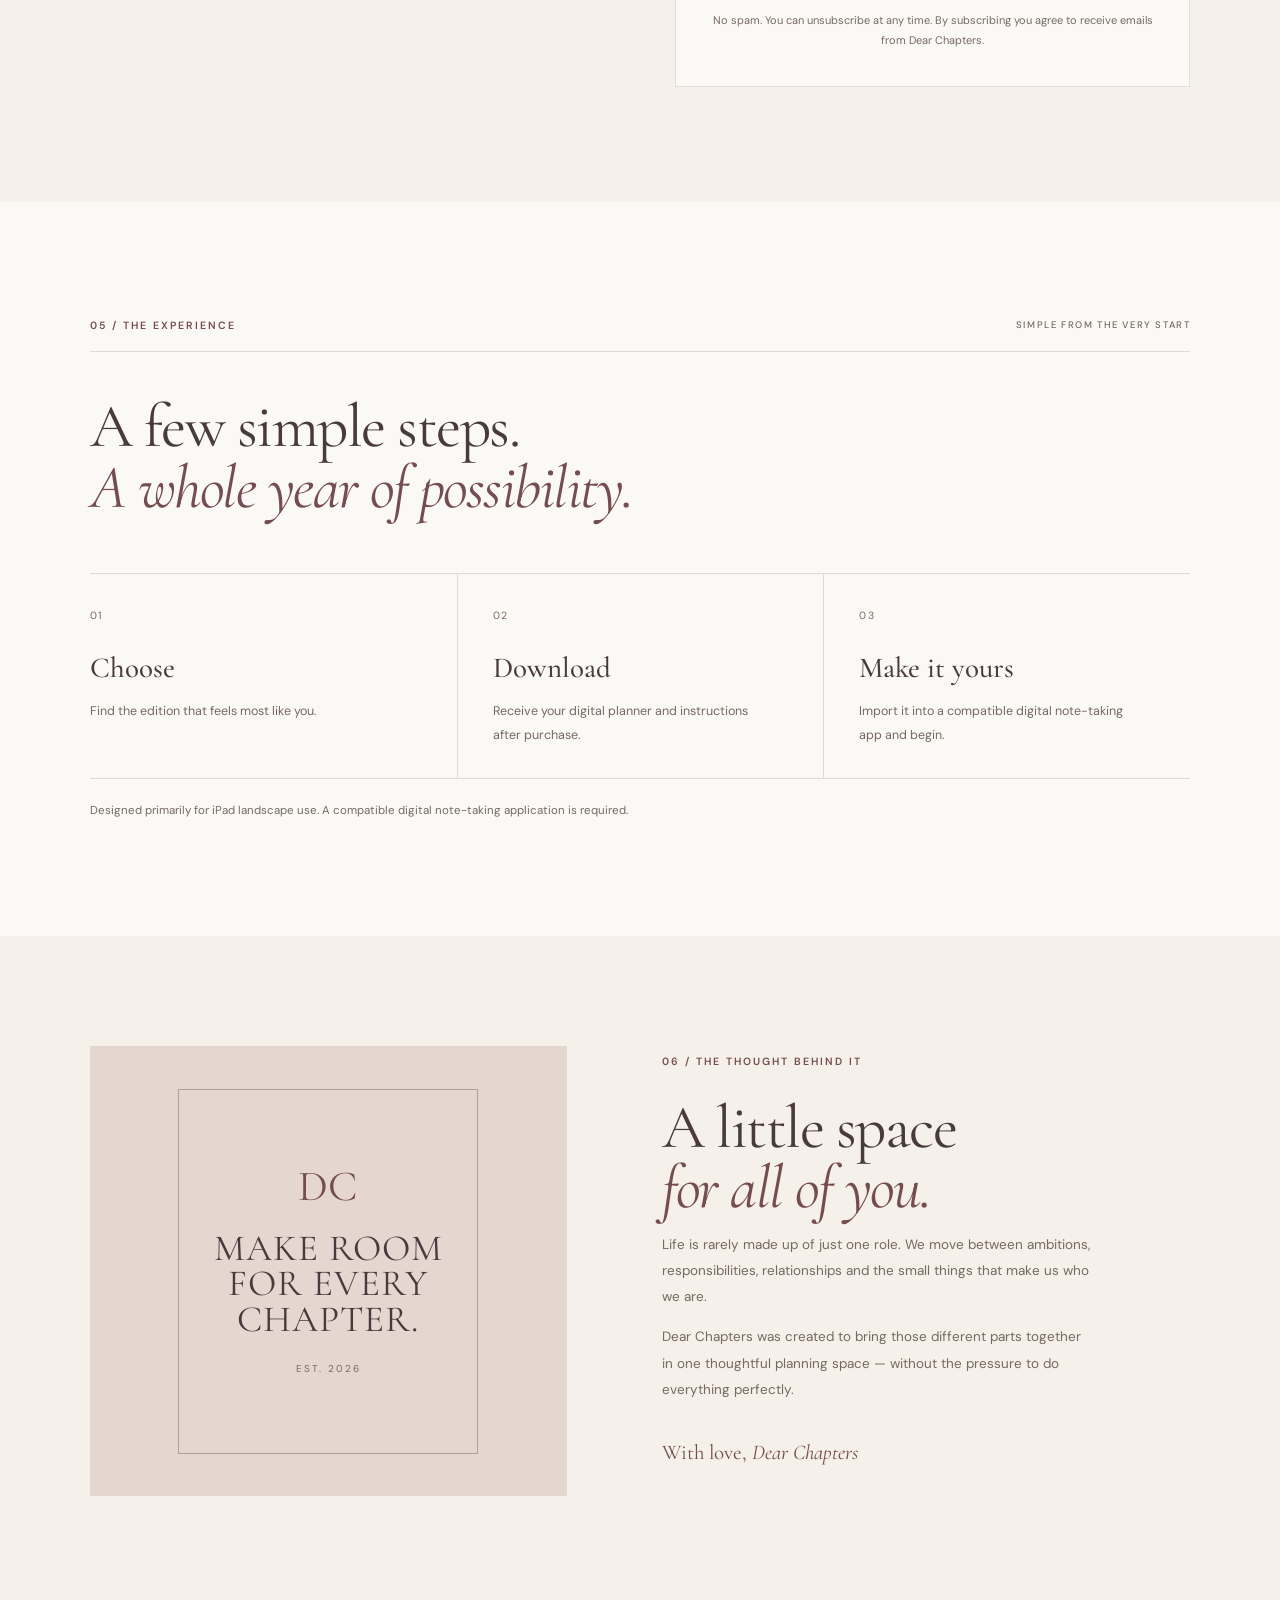
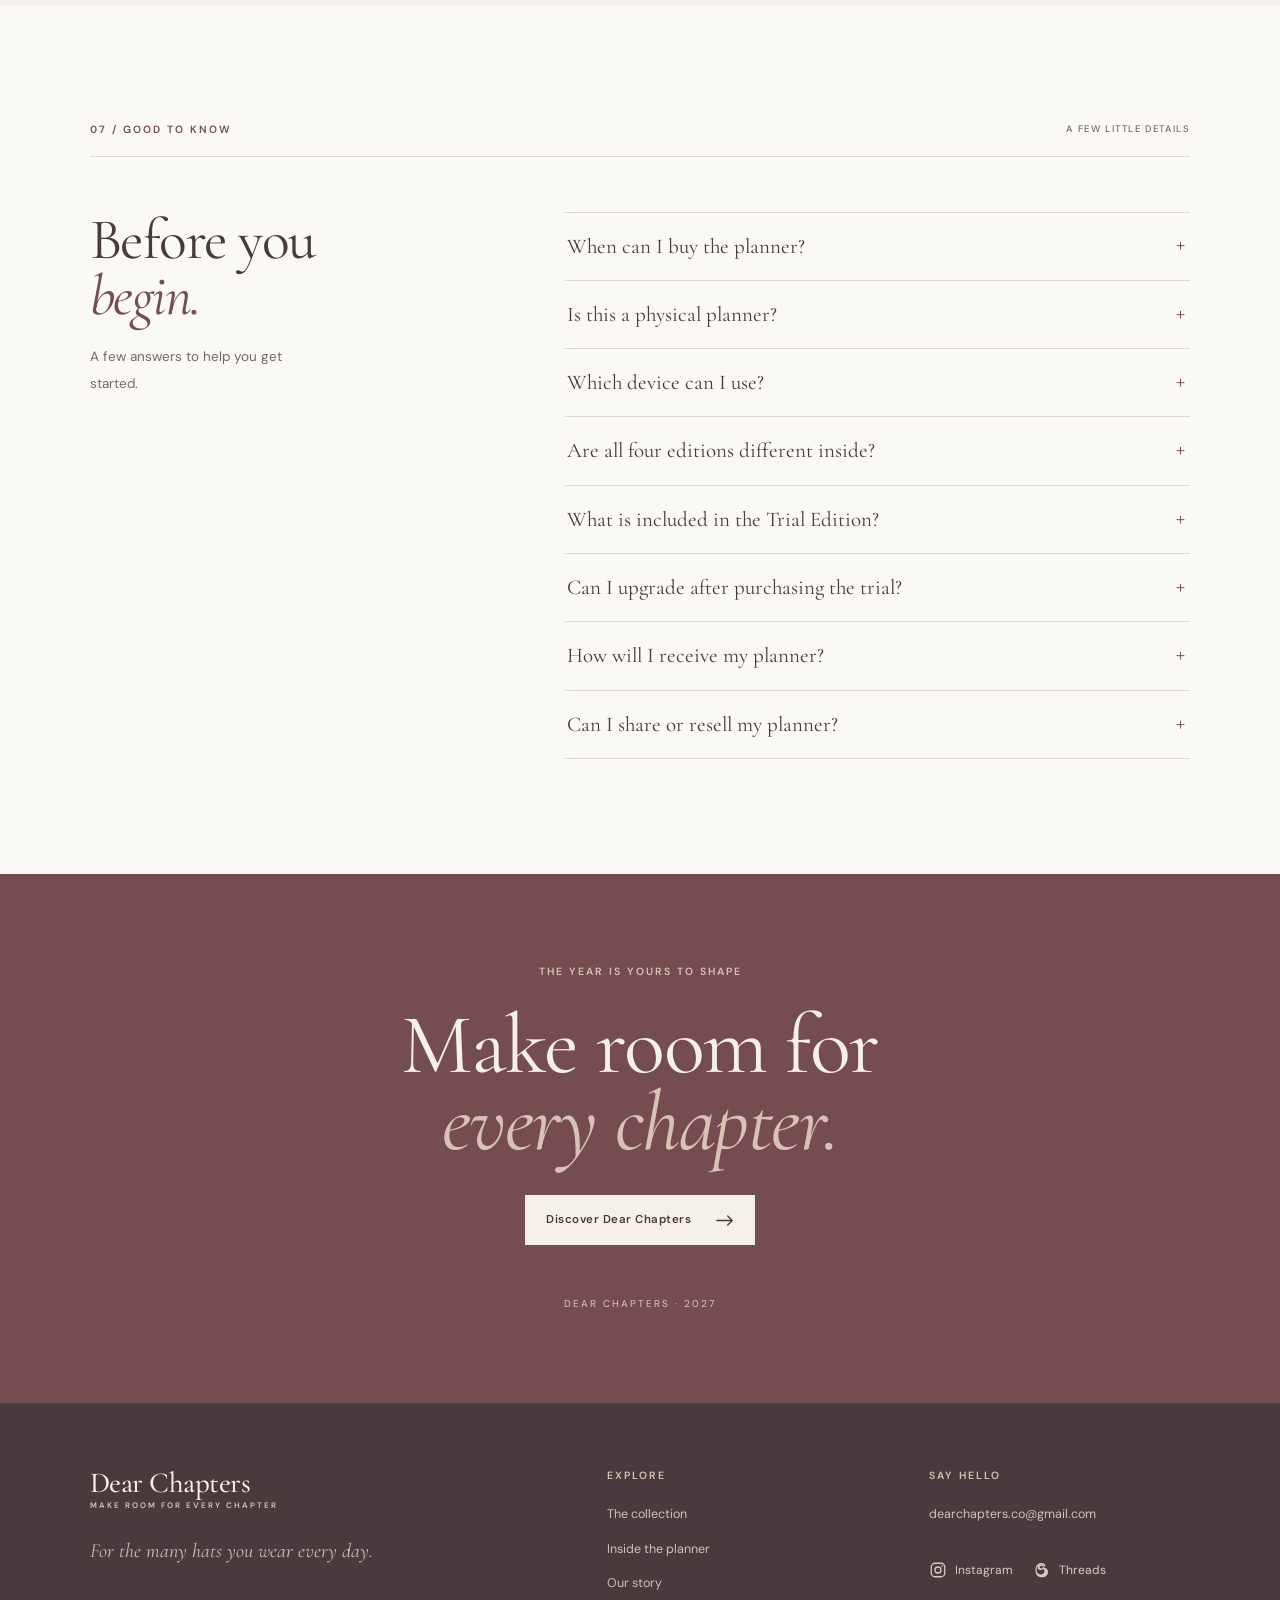
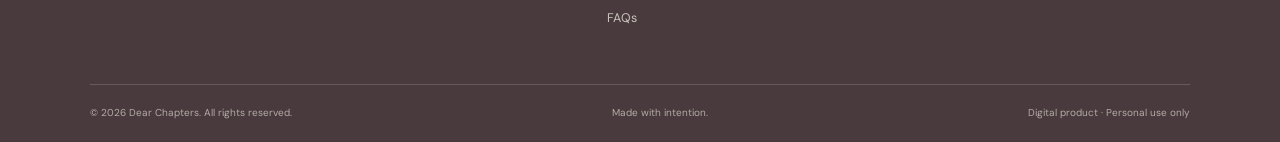
==== commit 30d60bf8: "Polish phone layout and replace text arrows with drawn icons - Replace the arrow and asterisk text c" ====
--- a/index.html
+++ b/index.html
@@ -26,7 +26,7 @@
   <link rel="preconnect" href="https://fonts.gstatic.com" crossorigin>
   <link href="https://fonts.googleapis.com/css2?family=Cormorant+Garamond:wght@400;500;600&family=DM+Sans:wght@400;500;600;700&display=swap" rel="stylesheet">
 
-  <link rel="stylesheet" href="style.css">
+  <link rel="stylesheet" href="style.css?v=3">
   <script type="application/ld+json">
   {
     "@context": "https://schema.org",
@@ -48,7 +48,7 @@
 
   <!-- ANNOUNCEMENT -->
   <div class="announcement">
-    THE 2027 COLLECTION <span>✳</span> COMING SOON · JOIN THE LIST
+    THE 2027 COLLECTION <svg class="star" viewBox="0 0 28 28" aria-hidden="true"><path d="M14 3v22M4.5 8.5l19 11M4.5 19.5l19-11"/></svg> COMING SOON · JOIN THE LIST
   </div>
 
   <!-- HEADER -->
@@ -68,7 +68,7 @@
       </nav>
 
       <a href="#subscribe" class="nav-cta">
-        Join the list <span>↗</span>
+        Join the list <svg class="arr" viewBox="0 0 20 12" aria-hidden="true"><path d="M1 6h17M13 1l5 5-5 5"/></svg>
       </a>
 
       <button class="menu-toggle" aria-label="Toggle navigation" aria-expanded="false">
@@ -103,7 +103,7 @@
 
           <div class="hero-buttons">
             <a href="#editions" class="button button-dark">
-              Explore the collection <span>↗</span>
+              Explore the collection <svg class="arr" viewBox="0 0 20 12" aria-hidden="true"><path d="M1 6h17M13 1l5 5-5 5"/></svg>
             </a>
             <a href="#inside" class="underlined-link">
               Take a look inside
@@ -187,7 +187,7 @@
               <span class="edition-kicker">THE SIGNATURE</span>
               <h3>Signature Edition</h3>
             </div>
-            <a href="og.html" class="edition-arrow" aria-label="View Signature Edition">↗</a>
+            <a href="og.html" class="edition-arrow" aria-label="View Signature Edition"><svg class="arr" viewBox="0 0 20 12" aria-hidden="true"><path d="M1 6h17M13 1l5 5-5 5"/></svg></a>
           </div>
 
           <p>Warm, timeless and unmistakably Dear Chapters.</p>
@@ -207,7 +207,7 @@
               <span class="edition-kicker">THE QUIET EDIT</span>
               <h3>Minimalist Edition</h3>
             </div>
-            <a href="minimalist.html" class="edition-arrow" aria-label="View Minimalist Edition">↗</a>
+            <a href="minimalist.html" class="edition-arrow" aria-label="View Minimalist Edition"><svg class="arr" viewBox="0 0 20 12" aria-hidden="true"><path d="M1 6h17M13 1l5 5-5 5"/></svg></a>
           </div>
 
           <p>Clean lines, considered details and room to breathe.</p>
@@ -227,7 +227,7 @@
               <span class="edition-kicker">THE ROMANTIC EDIT</span>
               <h3>Coquette Edition</h3>
             </div>
-            <a href="coquette.html" class="edition-arrow" aria-label="View Coquette Edition">↗</a>
+            <a href="coquette.html" class="edition-arrow" aria-label="View Coquette Edition"><svg class="arr" viewBox="0 0 20 12" aria-hidden="true"><path d="M1 6h17M13 1l5 5-5 5"/></svg></a>
           </div>
 
           <p>Soft details and a little everyday romance.</p>
@@ -247,7 +247,7 @@
               <span class="edition-kicker">THE REFINED EDIT</span>
               <h3>Luxury Edition</h3>
             </div>
-            <a href="luxury.html" class="edition-arrow" aria-label="View Luxury Edition">↗</a>
+            <a href="luxury.html" class="edition-arrow" aria-label="View Luxury Edition"><svg class="arr" viewBox="0 0 20 12" aria-hidden="true"><path d="M1 6h17M13 1l5 5-5 5"/></svg></a>
           </div>
 
           <p>Rich, polished and quietly sophisticated.</p>
@@ -256,7 +256,7 @@
       </div>
 
       <div class="collection-note">
-        <span>✳</span>
+        <svg class="star" viewBox="0 0 28 28" aria-hidden="true"><path d="M14 3v22M4.5 8.5l19 11M4.5 19.5l19-11"/></svg>
         Every edition includes the same pages, features and planning sections.
       </div>
 
@@ -397,7 +397,7 @@
           </p>
 
           <a href="#subscribe" class="underlined-link">
-            Get notified when it launches ↗
+            Get notified when it launches <svg class="arr" viewBox="0 0 20 12" aria-hidden="true"><path d="M1 6h17M13 1l5 5-5 5"/></svg>
           </a>
         </div>
 
@@ -596,7 +596,7 @@
             <label>Leave this empty <input type="text" name="company" tabindex="-1" autocomplete="off"></label>
           </div>
 
-          <button type="submit" class="button button-dark">Join the list <span>↗</span></button>
+          <button type="submit" class="button button-dark">Join the list <svg class="arr" viewBox="0 0 20 12" aria-hidden="true"><path d="M1 6h17M13 1l5 5-5 5"/></svg></button>
 
           <p class="subscribe-status" role="status" aria-live="polite"></p>
 
@@ -752,7 +752,7 @@
       <h2>Make room for<br><em>every chapter.</em></h2>
 
       <a href="#editions" class="button button-light">
-        Discover Dear Chapters <span>↗</span>
+        Discover Dear Chapters <svg class="arr" viewBox="0 0 20 12" aria-hidden="true"><path d="M1 6h17M13 1l5 5-5 5"/></svg>
       </a>
 
       <span class="closing-mark">DEAR CHAPTERS · 2027</span>
@@ -822,10 +822,10 @@
       <small>COMING SOON</small>
       <strong>Dear Chapters 2027 Planner</strong>
     </div>
-    <a href="#subscribe" class="button">Notify me <span>↗</span></a>
+    <a href="#subscribe" class="button">Notify me <svg class="arr" viewBox="0 0 20 12" aria-hidden="true"><path d="M1 6h17M13 1l5 5-5 5"/></svg></a>
   </div>
 
-  <script src="script.js?v=2"></script>
+  <script src="script.js?v=3"></script>
 
 </body>
 </html>
--- a/style.css
+++ b/style.css
@@ -2622,3 +2622,69 @@
   .subscribe-inner { grid-template-columns: 1fr; gap: 40px; }
   .subscribe-form { padding: 26px 20px; }
 }
+
+
+/* ---------------------------------------------------------
+   DRAWN ICONS (replace text glyphs that phones show as emoji)
+   --------------------------------------------------------- */
+
+.arr {
+  width: 18px;
+  height: 11px;
+  flex: none;
+  fill: none;
+  stroke: currentColor;
+  stroke-width: 1.5;
+  stroke-linecap: round;
+  stroke-linejoin: round;
+}
+
+.star {
+  width: 12px;
+  height: 12px;
+  flex: none;
+  fill: none;
+  stroke: currentColor;
+  stroke-width: 2;
+  stroke-linecap: round;
+}
+
+.announcement .star { color: var(--blush); }
+.collection-note .star { width: 14px; height: 14px; color: var(--burgundy); }
+.edition-arrow .arr,
+.underlined-link .arr { width: 14px; height: 9px; }
+.underlined-link .arr { margin-left: 6px; vertical-align: baseline; }
+.price-featured .price-index { color: rgba(245, 240, 233, 0.7); }
+
+
+/* ---------------------------------------------------------
+   PHONE POLISH
+   --------------------------------------------------------- */
+
+@media (max-width: 760px) {
+  /* header: just the name and the menu button */
+  .nav-cta { display: none; }
+  .buy-bar .button { white-space: nowrap; gap: 12px; }
+}
+
+@media (max-width: 650px) {
+  .section-pad { padding-top: 64px; padding-bottom: 64px; }
+  .section-side-note { display: none; }
+  .section-topline { padding-bottom: 14px; }
+
+  /* editions: one large cover per row instead of tiny covers in tall boxes */
+  .edition-grid { grid-template-columns: 1fr; gap: 36px; }
+  .edition-image { min-height: 0; padding: 0; aspect-ratio: 3 / 2; }
+  .edition-image img { height: 100%; max-height: none; aspect-ratio: auto; object-fit: cover; }
+  .edition-image-number { display: none; }
+  .edition-card:hover .edition-image img { transform: none; }
+  .edition-arrow { width: 36px; height: 36px; }
+
+  /* pricing card header */
+  .price-card-top { flex-wrap: wrap; row-gap: 10px; }
+  .price-index { display: flex; align-items: center; white-space: nowrap; }
+  .price-card { min-height: 0; padding: 28px 24px; }
+
+  /* subscribe form */
+  .subscribe-status { min-height: 0; }
+}
